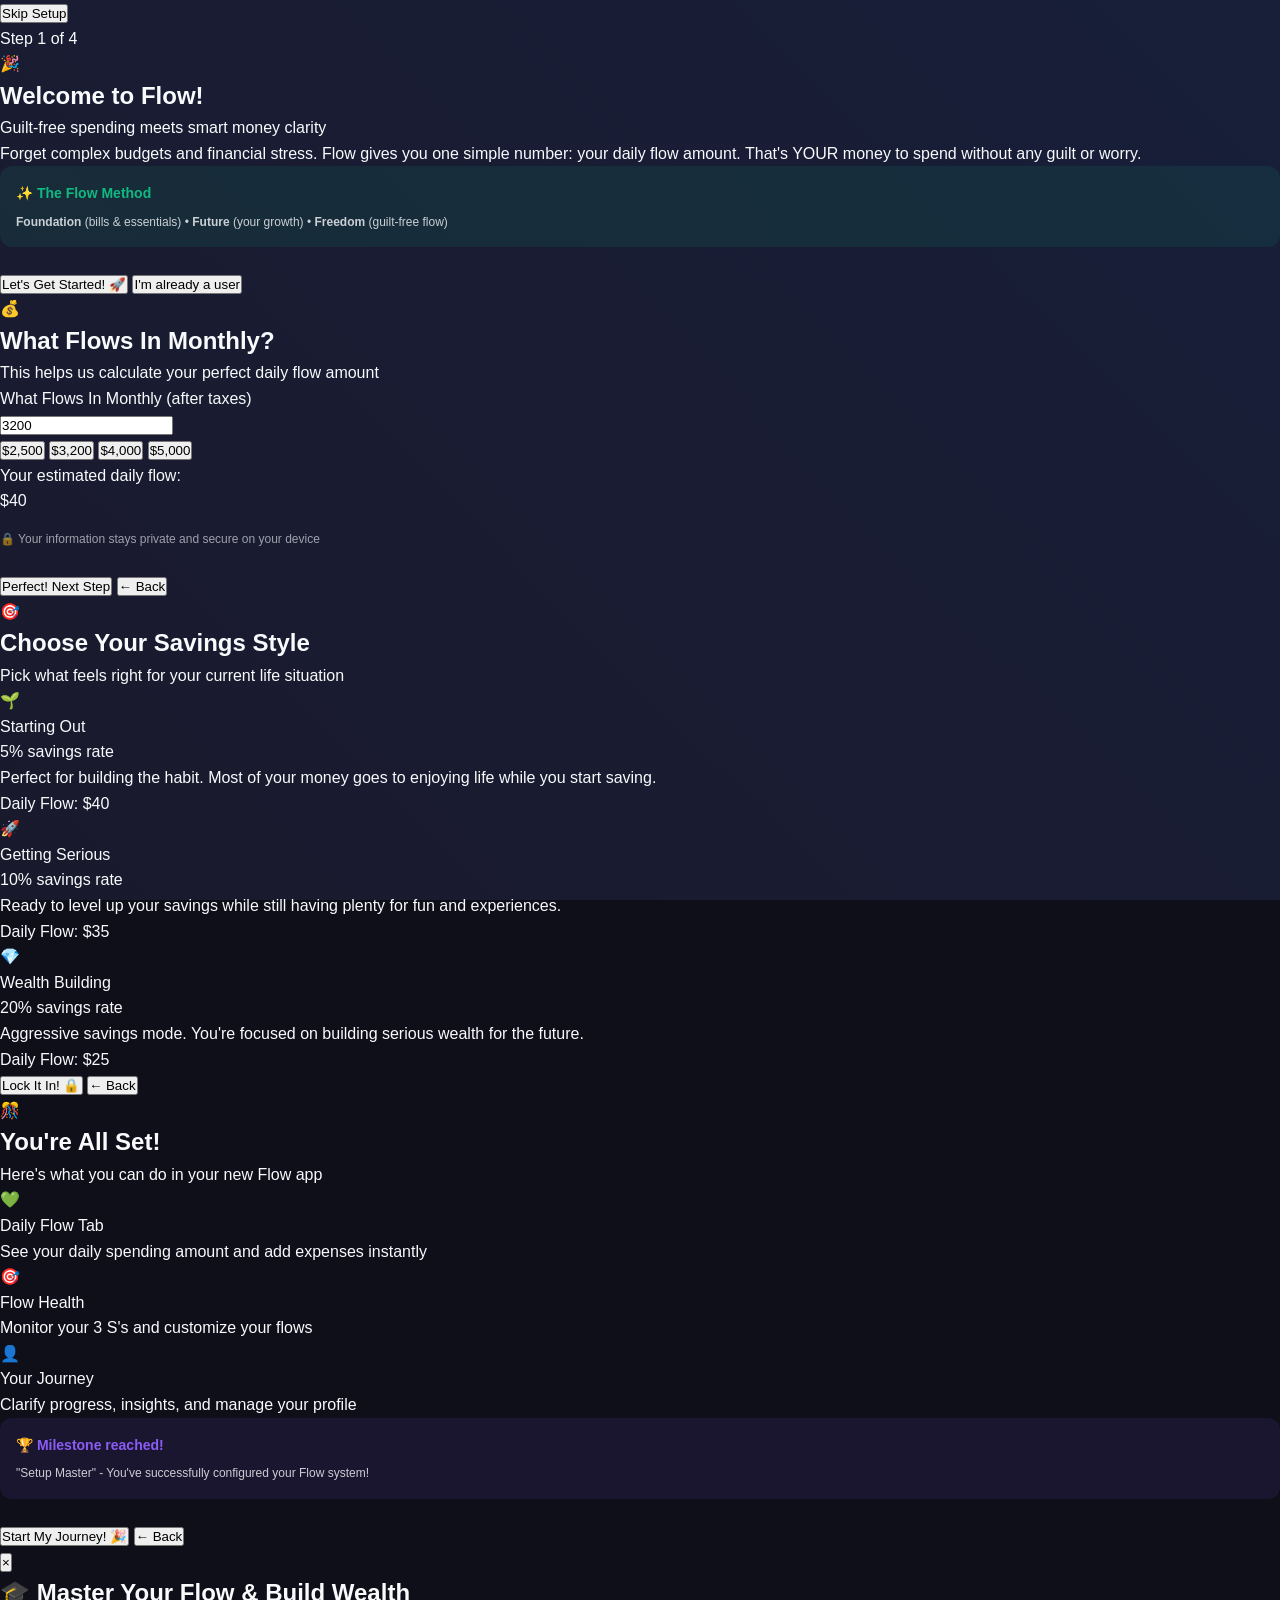
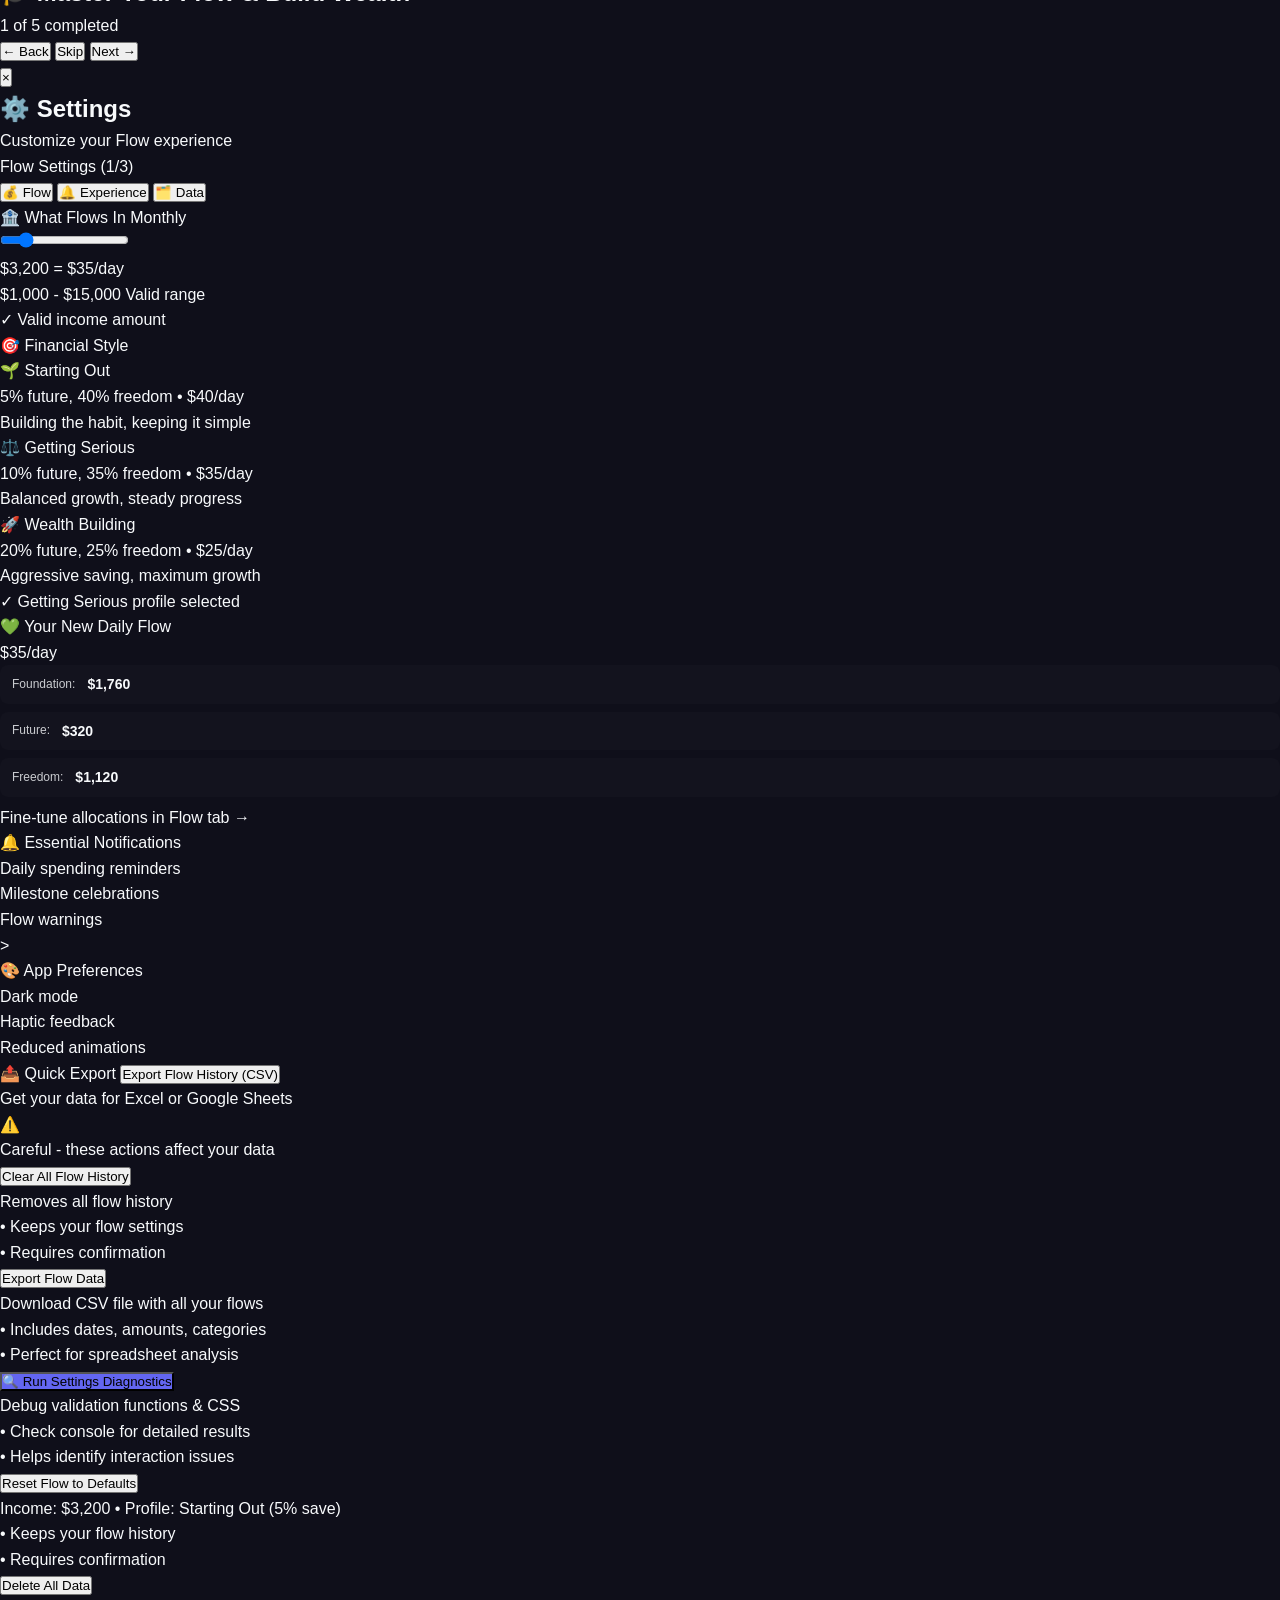
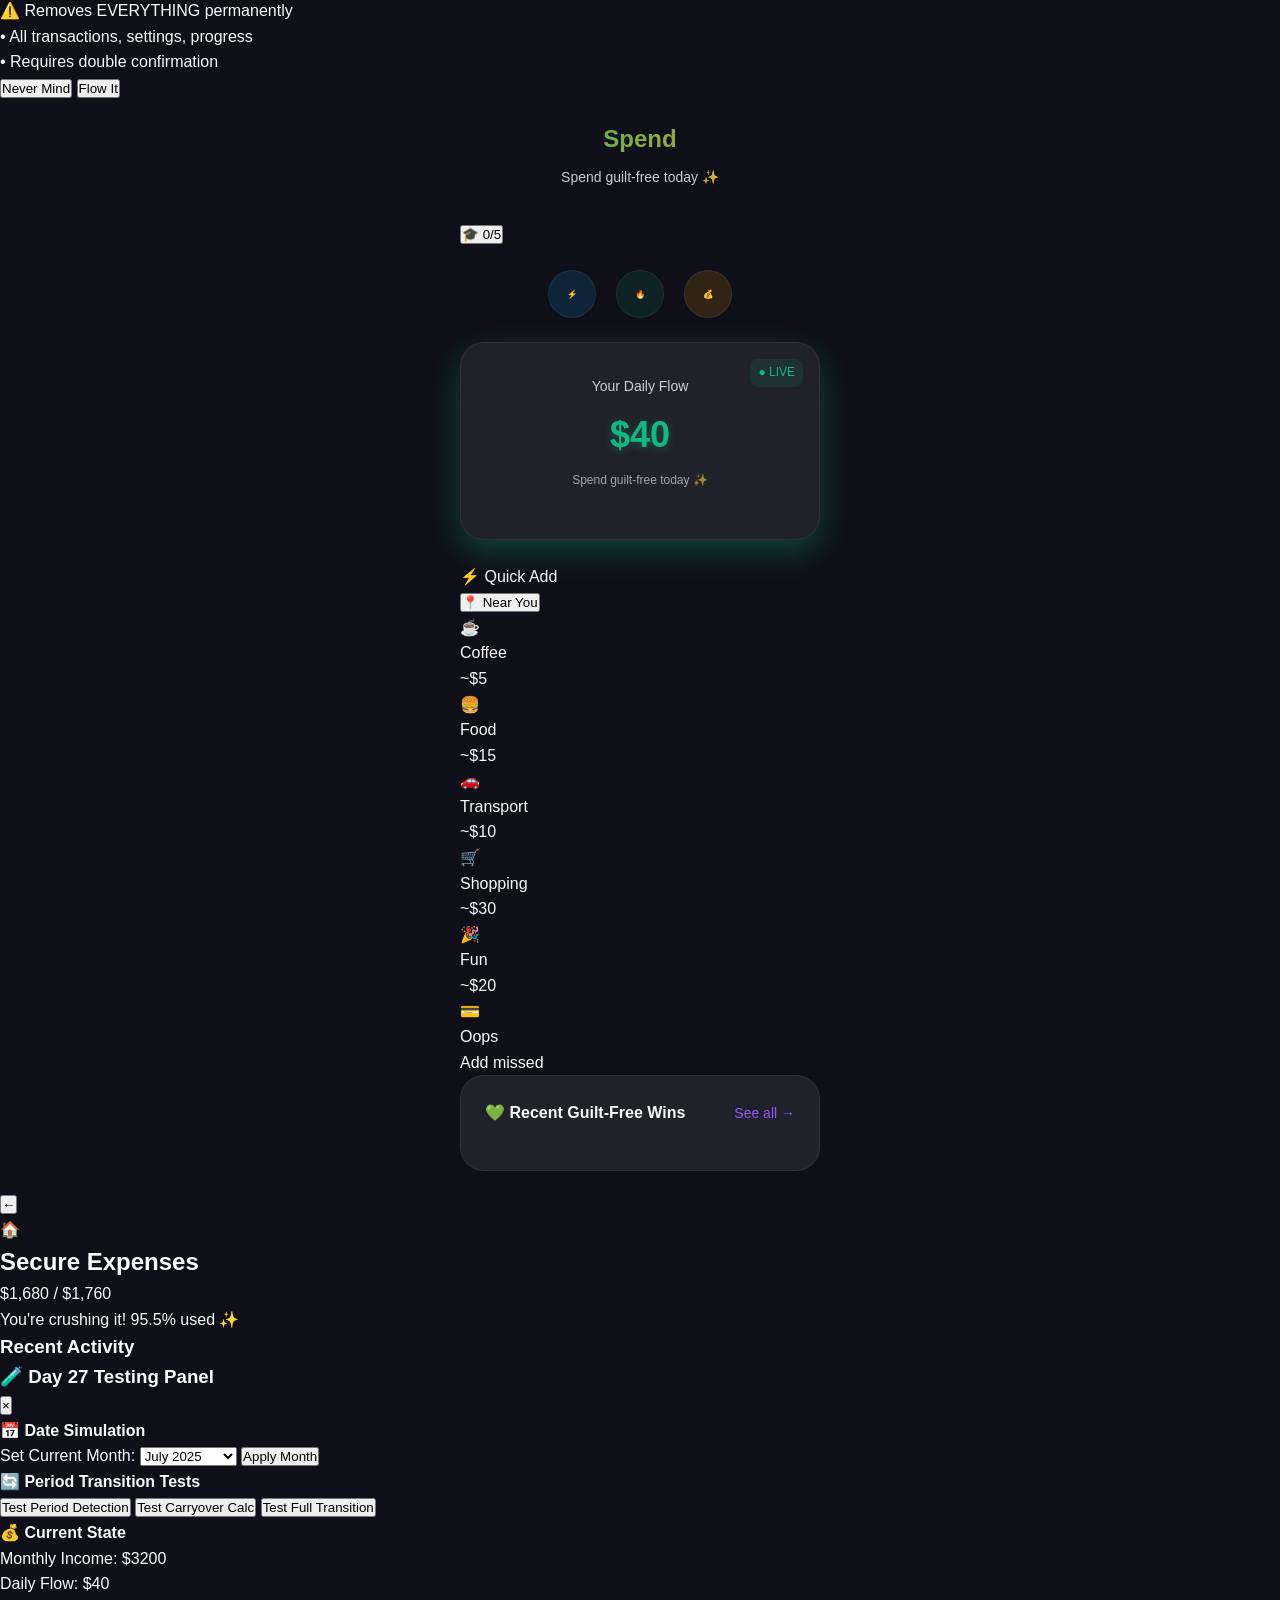
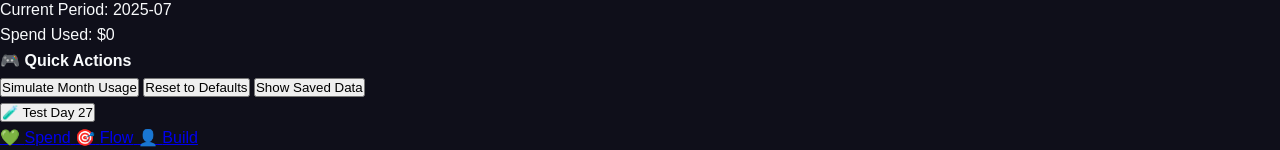
==== index.html @ 5f6ebe4e "v4.1.0: Fix allocation sliders & add version headers" ====
<!DOCTYPE html>
<html lang="en">

<head>
    <meta charset="UTF-8">
    <meta name="viewport" content="width=device-width, initial-scale=1.0, user-scalable=no">
    <title>💚 Flow v4.1 - Your Financial Freedom</title>

    <!--
    Flow Budgeting App - HTML
    VERSION: v4.1.0 - Production Ready
    DATE: July 21, 2025
    LAST UPDATED: Allocation Sliders Fixed & Manual Drag System
    STATUS: Production Ready - Touch-optimized Interface
    -->
    
    <!-- Your CSS file -->
    <link rel="stylesheet" href="flow_app_v4.1.css">

    <!-- Final Tooltip Styling -->
    <style>
        #tooltip {
            position: fixed !important;
            background: linear-gradient(135deg, #0ea5e9 0%, #06b6d4 100%) !important;
            color: white !important;
            padding: 20px 24px !important;
            border-radius: 16px !important;
            font-size: 14px !important;
            line-height: 1.5 !important;
            box-shadow: 0 20px 60px rgba(14, 165, 233, 0.3) !important;
            z-index: 999999 !important;
            opacity: 0 !important;
            transition: all 0.4s cubic-bezier(0.4, 0, 0.2, 1) !important;
            pointer-events: none !important;
            max-width: 300px !important;
            backdrop-filter: blur(20px) !important;
            border: 1px solid rgba(255, 255, 255, 0.2) !important;
        }

        #tooltip.show {
            opacity: 1 !important;
            pointer-events: auto !important;
        }

        #tooltip .tooltip-title {
            font-size: 14px !important;
            font-weight: 600 !important;
            color: #ffffff !important;
            margin-bottom: 8px !important;
        }

        #tooltip .tooltip-content {
            font-size: 13px !important;
            color: rgba(255, 255, 255, 0.9) !important;
            line-height: 1.4 !important;
        }

        #tooltip::after {
            content: '' !important;
            position: absolute !important;
            top: 100% !important;
            left: 50% !important;
            margin-left: -8px !important;
            border: 8px solid transparent !important;
            border-top-color: #0ea5e9 !important;
        }
        
        /* EMERGENCY SLIDER FIX - Ensure sliders are interactive */
        .custom-slider {
            pointer-events: auto !important;
            touch-action: none !important;
            user-select: none !important;
            -webkit-user-select: none !important;
            position: relative !important;
            z-index: 10 !important;
        }
    </style>
</head>

<body>
    <!-- Tooltip Container - Moved to very top for testing -->
    <div class="tooltip" id="tooltip">
        <div class="tooltip-title"></div>
        <div class="tooltip-content"></div>
    </div>

    <div class="bg-animation"></div>

    <!-- ===== DAY 11 ADDITION: ONBOARDING OVERLAY SYSTEM ===== -->
    <div class="onboarding-overlay" id="onboardingOverlay">
        <button class="skip-button" onclick="bypassOnboardingFlow()">Skip Setup</button>

        <div class="onboarding-container">
            <div class="progress-container-onboarding">
                <div class="progress-text-onboarding">Step <span id="currentStep">1</span> of 4</div>
                <div class="progress-bar-onboarding">
                    <div class="progress-fill-onboarding" id="progressFill" style="width: 25%"></div>
                </div>
            </div>

            <!-- STEP 1: WELCOME & PHILOSOPHY -->
            <div class="onboarding-step active" id="step1">
                <div class="step-icon">🎉</div>
                <h2 class="step-title">Welcome to Flow!</h2>
                <p class="step-subtitle">Guilt-free spending meets smart money clarity</p>
                <p class="step-description">
                    Forget complex budgets and financial stress. Flow gives you one simple number:
                    your daily flow amount. That's YOUR money to spend without any guilt or worry.
                </p>
                <div
                    style="background: rgba(16, 185, 129, 0.1); border-radius: 12px; padding: 16px; margin-bottom: 24px;">
                    <div style="font-size: 14px; font-weight: 600; color: var(--accent-green); margin-bottom: 8px;">
                        ✨ The Flow Method
                    </div>
                    <div style="font-size: 12px; color: var(--text-secondary); line-height: 1.5;">
                        <strong>Foundation</strong> (bills & essentials) • <strong>Future</strong> (your growth) •
                        <strong>Freedom</strong> (guilt-free flow)
                    </div>
                </div>
                <button class="btn-primary" onclick="nextStep()">Let's Get Started! 🚀</button>
                <button class="btn-secondary" onclick="bypassOnboardingFlow()">I'm already a user</button>
            </div>

            <!-- STEP 2: INCOME SETUP - DAY 12 ENHANCED WITH VALIDATION -->
            <div class="onboarding-step" id="step2">
                <div class="step-icon">💰</div>
                <h2 class="step-title">What Flows In Monthly?</h2>
                <p class="step-subtitle">This helps us calculate your perfect daily flow amount</p>

                <div class="income-input-container">
                    <div class="income-label">What Flows In Monthly (after taxes)</div>
                    <input type="number" class="income-input" id="incomeInput" placeholder="3200" value="3200"
                        oninput="validateAndUpdateIncome()" />

                    <div class="income-presets">
                        <button class="preset-btn" onclick="setIncomeWithValidation(2500)">$2,500</button>
                        <button class="preset-btn selected" onclick="setIncomeWithValidation(3200)">$3,200</button>
                        <button class="preset-btn" onclick="setIncomeWithValidation(4000)">$4,000</button>
                        <button class="preset-btn" onclick="setIncomeWithValidation(5000)">$5,000</button>
                    </div>

                    <!-- DAY 12 ADDITION: Validation Message Display -->
                    <div class="validation-message" id="validationMessage"></div>
                </div>

                <div class="daily-flow-preview" id="dailyFlowPreview">
                    <div class="preview-label">Your estimated daily flow:</div>
                    <div class="preview-amount" id="previewAmount">$40</div>
                </div>

                <div style="font-size: 12px; color: var(--text-muted); margin-top: 16px; margin-bottom: 24px;">
                    🔒 Your information stays private and secure on your device
                </div>

                <!-- DAY 12 ADDITION: Button with validation state -->
                <button class="btn-primary" id="incomeNextBtn" onclick="nextStep()">Perfect! Next Step</button>
                <button class="btn-secondary" onclick="prevStep()">← Back</button>
            </div>

            <!-- STEP 3: SAVINGS PROFILE SELECTION -->
            <div class="onboarding-step" id="step3">
                <div class="step-icon">🎯</div>
                <h2 class="step-title">Choose Your Savings Style</h2>
                <p class="step-subtitle">Pick what feels right for your current life situation</p>

                <div class="profile-options">
                    <div class="profile-option selected" data-profile="starting"
                        onclick="processProfileSelection('starting')">
                        <div class="profile-header">
                            <div class="profile-emoji">🌱</div>
                            <div>
                                <div class="profile-name">Starting Out</div>
                                <div class="profile-save-rate">5% savings rate</div>
                            </div>
                        </div>
                        <div class="profile-details">Perfect for building the habit. Most of your money goes to enjoying
                            life while you start saving.</div>
                        <div class="profile-preview">
                            <span>Daily Flow:</span>
                            <span class="profile-daily-flow" id="startingFlow">$40</span>
                        </div>
                    </div>

                    <div class="profile-option" data-profile="serious" onclick="processProfileSelection('serious')">
                        <div class="profile-header">
                            <div class="profile-emoji">🚀</div>
                            <div>
                                <div class="profile-name">Getting Serious</div>
                                <div class="profile-save-rate">10% savings rate</div>
                            </div>
                        </div>
                        <div class="profile-details">Ready to level up your savings while still having plenty for fun
                            and experiences.</div>
                        <div class="profile-preview">
                            <span>Daily Flow:</span>
                            <span class="profile-daily-flow" id="seriousFlow">$35</span>
                        </div>
                    </div>

                    <div class="profile-option" data-profile="wealth" onclick="processProfileSelection('wealth')">
                        <div class="profile-header">
                            <div class="profile-emoji">💎</div>
                            <div>
                                <div class="profile-name">Wealth Building</div>
                                <div class="profile-save-rate">20% savings rate</div>
                            </div>
                        </div>
                        <div class="profile-details">Aggressive savings mode. You're focused on building serious wealth
                            for the future.</div>
                        <div class="profile-preview">
                            <span>Daily Flow:</span>
                            <span class="profile-daily-flow" id="wealthFlow">$25</span>
                        </div>
                    </div>
                </div>

                <button class="btn-primary" onclick="nextStep()">Lock It In! 🔒</button>
                <button class="btn-secondary" onclick="prevStep()">← Back</button>
            </div>

            <!-- STEP 4: APP TOUR & FIRST ACTION -->
            <div class="onboarding-step" id="step4">
                <div class="step-icon">🎊</div>
                <h2 class="step-title">You're All Set!</h2>
                <p class="step-subtitle">Here's what you can do in your new Flow app</p>

                <div class="tour-features">
                    <div class="tour-feature">
                        <div class="tour-feature-icon">💚</div>
                        <div class="tour-feature-content">
                            <div class="tour-feature-title">Daily Flow Tab</div>
                            <div class="tour-feature-desc">See your daily spending amount and add expenses instantly
                            </div>
                        </div>
                    </div>

                    <div class="tour-feature">
                        <div class="tour-feature-icon">🎯</div>
                        <div class="tour-feature-content">
                            <div class="tour-feature-title">Flow Health</div>
                            <div class="tour-feature-desc">Monitor your 3 S's and customize your flows</div>
                        </div>
                    </div>

                    <div class="tour-feature">
                        <div class="tour-feature-icon">👤</div>
                        <div class="tour-feature-content">
                            <div class="tour-feature-title">Your Journey</div>
                            <div class="tour-feature-desc">Clarify progress, insights, and manage your profile</div>
                        </div>
                    </div>
                </div>

                <div
                    style="background: rgba(139, 92, 246, 0.1); border-radius: 12px; padding: 16px; margin-bottom: 24px;">
                    <div style="font-size: 14px; font-weight: 600; color: var(--accent-purple); margin-bottom: 8px;">
                        🏆 Milestone reached!
                    </div>
                    <div style="font-size: 12px; color: var(--text-secondary);">
                        "Setup Master" - You've successfully configured your Flow system!
                    </div>
                </div>

                <button class="btn-primary" onclick="finalizeOnboardingFlow()">Start My Journey! 🎉</button>
                <button class="btn-secondary" onclick="prevStep()">← Back</button>
            </div>
        </div>
    </div>

    <!-- ===== WEEK 3 EDUCATION MODAL SYSTEM ===== -->
    <!-- Education Modal Overlay -->
    <div class="education-modal-overlay" id="educationModalOverlay">
        <div class="education-modal-container">
            <!-- Progress Header -->
            <div class="education-progress-header">
                <button class="education-close-btn" onclick="closeEducationModal()"
                    aria-label="Close Education">×</button>

                <div class="education-title">
                    <h2>🎓 Master Your Flow & Build Wealth</h2>
                </div>

                <!-- Progress Indicator -->
                <div class="education-progress-container">
                    <div class="education-progress-dots">
                        <span class="progress-dot active" data-card="0"></span>
                        <span class="progress-dot" data-card="1"></span>
                        <span class="progress-dot" data-card="2"></span>
                        <span class="progress-dot" data-card="3"></span>
                        <span class="progress-dot" data-card="4"></span>
                    </div>
                    <div class="education-progress-text">
                        <span id="currentCardNumber">1</span> of 5 completed
                    </div>
                    <div class="education-progress-bar">
                        <div class="education-progress-fill" id="educationProgressFill"></div>
                    </div>
                </div>
            </div>

            <!-- Card Stack Container -->
            <div class="education-card-stack" id="educationCardStack">
                <!-- Cards will be dynamically inserted here -->
            </div>

            <!-- Navigation Controls -->
            <div class="education-navigation">
                <button class="nav-btn nav-back" id="educationNavBack" onclick="previousEducationCard()">
                    <span>← Back</span>
                </button>
                <button class="nav-btn nav-skip" id="educationNavSkip" onclick="skipEducationCard()">
                    <span>Skip</span>
                </button>
                <button class="nav-btn nav-next" id="educationNavNext" onclick="nextEducationCard()">
                    <span>Next →</span>
                </button>
            </div>
        </div>
    </div>
    <!-- ===== END WEEK 3 EDUCATION MODAL ===== -->

    <!-- ===== WEEK 5 SETTINGS MODAL SYSTEM (ADAPTED FROM WEEK 3) ===== -->
    <!-- Settings Modal Overlay -->
    <div class="settings-modal-overlay" id="settingsModalOverlay">
        <div class="settings-modal-container">
            <!-- Header with Section Navigation (Adapted from Week 3 progress header) -->
            <div class="settings-progress-header">
                <button class="settings-close-btn" onclick="closeSettingsModal()" aria-label="Close Settings">×</button>

                <div class="settings-title">
                    <h2>⚙️ Settings</h2>
                    <p class="settings-subtitle">Customize your Flow experience</p>
                </div>

                <!-- Progress Indicators (Adapted from Education Modal) -->
                <div class="settings-progress-container">
                    <div class="settings-progress-dots">
                        <div class="progress-dot settings-progress-dot active" data-section="0"
                            onclick="showSettingsSection(0)"></div>
                        <div class="progress-dot settings-progress-dot" data-section="1"
                            onclick="showSettingsSection(1)"></div>
                        <div class="progress-dot settings-progress-dot" data-section="2"
                            onclick="showSettingsSection(2)"></div>
                    </div>
                    <div class="settings-progress-text">
                        <span id="settingsProgressText">Flow Settings (1/3)</span>
                    </div>
                    <div class="settings-progress-bar">
                        <div class="settings-progress-fill" id="settingsProgressFill"></div>
                    </div>
                </div>

                <!-- Section Navigation (Adapted from progress dots) -->
                <div class="settings-section-nav">
                    <button class="section-nav-btn active" data-section="0" onclick="showSettingsSection(0)">
                        💰 Flow
                    </button>
                    <button class="section-nav-btn" data-section="1" onclick="showSettingsSection(1)">
                        🔔 Experience
                    </button>
                    <button class="section-nav-btn" data-section="2" onclick="showSettingsSection(2)">
                        🗂️ Data
                    </button>
                </div>
            </div>

            <!-- Content Container (Adapted from card stack) -->
            <div class="settings-content-container" id="settingsContentContainer">
                <!-- Section 1: My Flow -->
                <div class="settings-section-content active" id="settingsSection0">
                    <!-- Income Slider with Validation -->
                    <div class="settings-form-group">
                        <label class="settings-form-label">🏦 What Flows In Monthly</label>
                        <div class="income-slider-container">
                            <input type="range" id="incomeSlider" class="settings-slider" min="1000" max="15000"
                                step="100" value="3200">
                            <div class="slider-value">
                                <span id="incomeSliderValue">$3,200</span>
                                <span class="daily-flow-preview" id="dailyFlowPreview">= $35/day</span>
                            </div>
                            <div class="slider-validation-feedback">
                                <span class="slider-bounds">$1,000 - $15,000</span>
                                <span class="slider-status valid" id="incomeSliderStatus">Valid range</span>
                            </div>
                        </div>
                        <div class="validation-message" id="incomeValidationMessage">
                            <span class="validation-icon">✓</span>
                            <span class="validation-text">Valid income amount</span>
                        </div>
                    </div>

                    <!-- Profile Selection with Validation -->
                    <div class="settings-form-group">
                        <label class="settings-form-label">🎯 Financial Style</label>
                        <div class="profile-selection">
                            <div class="profile-option" id="profile_starting_out"
                                onclick="selectProfileWithValidation('starting_out')">
                                <div class="profile-header">
                                    <span class="profile-emoji">🌱</span>
                                    <span class="profile-name">Starting Out</span>
                                </div>
                                <div class="profile-details">5% future, 40% freedom • $40/day</div>
                                <div class="profile-description">Building the habit, keeping it simple</div>
                            </div>

                            <div class="profile-option selected valid" id="profile_getting_serious"
                                onclick="selectProfileWithValidation('getting_serious')">
                                <div class="profile-header">
                                    <span class="profile-emoji">⚖️</span>
                                    <span class="profile-name">Getting Serious</span>
                                </div>
                                <div class="profile-details">10% future, 35% freedom • $35/day</div>
                                <div class="profile-description">Balanced growth, steady progress</div>
                            </div>

                            <div class="profile-option" id="profile_wealth_building"
                                onclick="selectProfileWithValidation('wealth_building')">
                                <div class="profile-header">
                                    <span class="profile-emoji">🚀</span>
                                    <span class="profile-name">Wealth Building</span>
                                </div>
                                <div class="profile-details">20% future, 25% freedom • $25/day</div>
                                <div class="profile-description">Aggressive saving, maximum growth</div>
                            </div>
                        </div>
                        <div class="validation-message success show" id="profileValidationMessage">
                            <span class="validation-icon">✓</span>
                            <span class="validation-text">Getting Serious profile selected</span>
                        </div>
                    </div>

                    <!-- Enhanced Real-time Preview Card -->
                    <div class="settings-preview-card">
                        <div class="preview-title">💚 Your New Daily Flow</div>
                        <div class="preview-amount" id="previewDailyFlow">$35/day</div>
                        <div class="preview-breakdown">
                            <div class="breakdown-item">
                                <span class="breakdown-label">Foundation:</span>
                                <span class="breakdown-amount" id="previewFoundation">$1,760</span>
                            </div>
                            <div class="breakdown-item">
                                <span class="breakdown-label">Future:</span>
                                <span class="breakdown-amount" id="previewFuture">$320</span>
                            </div>
                            <div class="breakdown-item">
                                <span class="breakdown-label">Freedom:</span>
                                <span class="breakdown-amount" id="previewFreedom">$1,120</span>
                            </div>
                        </div>
                        <div class="preview-note">Fine-tune allocations in Flow tab →</div>
                    </div>
                </div>

                <!-- Section 2: App Experience -->
                <div class="settings-section-content" id="settingsSection1">
                    <!-- Essential Notifications -->
                    <div class="settings-form-group">
                        <label class="settings-form-label">🔔 Essential Notifications</label>
                        <div class="toggle-group">
                            <div class="toggle-item">
                                <span class="toggle-label">Daily spending reminders</span>
                                <div class="settings-toggle active" id="toggleDailyReminders"
                                    onclick="toggleSetting('dailyReminders')">
                                    <div class="settings-toggle-slider"></div>
                                </div>
                            </div>
                            <div class="toggle-item">
                                <span class="toggle-label">Milestone celebrations</span>
                                <div class="settings-toggle active" id="toggleAchievements"
                                    onclick="toggleSetting('achievements')">
                                    <div class="settings-toggle-slider"></div>
                                </div>
                            </div>
                            <div class="toggle-item">
                                <span class="toggle-label">Flow warnings</span>
                                <div class="settings-toggle active" id="toggleFlowWarnings"
                                    onclick="toggleSetting('flowWarnings')">>
                                    <div class="settings-toggle-slider"></div>
                                </div>
                            </div>
                        </div>
                    </div>

                    <!-- App Preferences -->
                    <div class="settings-form-group">
                        <label class="settings-form-label">🎨 App Preferences</label>
                        <div class="toggle-group">
                            <div class="toggle-item">
                                <span class="toggle-label">Dark mode</span>
                                <div class="settings-toggle active" id="toggleDarkMode"
                                    onclick="toggleSetting('darkMode')">
                                    <div class="settings-toggle-slider"></div>
                                </div>
                            </div>
                            <div class="toggle-item">
                                <span class="toggle-label">Haptic feedback</span>
                                <div class="settings-toggle active" id="toggleHapticFeedback"
                                    onclick="toggleSetting('hapticFeedback')">
                                    <div class="settings-toggle-slider"></div>
                                </div>
                            </div>
                            <div class="toggle-item">
                                <span class="toggle-label">Reduced animations</span>
                                <div class="settings-toggle" id="toggleReducedAnimations"
                                    onclick="toggleSetting('reducedAnimations')">
                                    <div class="settings-toggle-slider"></div>
                                </div>
                            </div>
                        </div>
                    </div>

                    <!-- Quick Export -->
                    <div class="settings-form-group">
                        <label class="settings-form-label">📤 Quick Export</label>
                        <button class="settings-action-btn primary" onclick="exportTransactionsCSV()">
                            Export Flow History (CSV)
                        </button>
                        <div class="export-description">Get your data for Excel or Google Sheets</div>
                    </div>
                </div>

                <!-- Section 3: Data Management -->
                <div class="settings-section-content" id="settingsSection2">
                    <div class="data-management-warning">
                        <div class="warning-icon">⚠️</div>
                        <div class="warning-text">Careful - these actions affect your data</div>
                    </div>

                    <!-- Clear Flow History with Enhanced Confirmation -->
                    <div class="data-action-item">
                        <button class="settings-action-btn secondary" onclick="clearAllTransactionsWithConfirmation()">
                            Clear All Flow History
                        </button>
                        <div class="action-description">
                            <div class="action-summary">Removes all flow history</div>
                            <div class="action-details">• Keeps your flow settings<br>• Requires confirmation</div>
                        </div>
                    </div>

                    <!-- Export Data with Progress -->
                    <div class="data-action-item">
                        <button class="settings-action-btn primary" onclick="exportTransactionsCSVWithProgress()">
                            Export Flow Data
                        </button>
                        <div class="action-description export-description">
                            <div class="action-summary">Download CSV file with all your flows</div>
                            <div class="action-details">• Includes dates, amounts, categories<br>• Perfect for
                                spreadsheet analysis</div>
                        </div>
                    </div>

                    <!-- DEBUG: Diagnostic Button -->
                    <div class="data-action-item">
                        <button class="settings-action-btn primary" onclick="settingsDiagnostics().runAllTests()"
                            style="background: #6366f1;">
                            🔍 Run Settings Diagnostics
                        </button>
                        <div class="action-description">
                            <div class="action-summary">Debug validation functions & CSS</div>
                            <div class="action-details">• Check console for detailed results<br>• Helps identify
                                interaction issues</div>
                        </div>
                    </div>

                    <!-- Reset Budget with Enhanced Confirmation -->
                    <div class="data-action-item">
                        <button class="settings-action-btn secondary" onclick="resetBudgetDefaultsWithConfirmation()">
                            Reset Flow to Defaults
                        </button>
                        <div class="action-description">
                            <div class="action-summary">Income: $3,200 • Profile: Starting Out (5% save)</div>
                            <div class="action-details">• Keeps your flow history<br>• Requires confirmation
                            </div>
                        </div>
                    </div>

                    <!-- Delete All Data with Double Confirmation -->
                    <div class="data-action-item danger">
                        <button class="settings-action-btn danger" onclick="deleteAllDataWithConfirmation()">
                            Delete All Data
                        </button>
                        <div class="action-description">
                            <div class="action-summary">⚠️ Removes EVERYTHING permanently</div>
                            <div class="action-details">• All transactions, settings, progress<br>• Requires double
                                confirmation</div>
                        </div>
                    </div>
                </div>
            </div>

            <!-- Apply/Cancel Actions -->
            <div class="settings-actions">
                <button class="btn-secondary" onclick="cancelSettingsChanges()">Never Mind</button>
                <button class="btn-primary" onclick="applySettingsChanges()">Flow It</button>
            </div>
        </div>
    </div>
    <!-- ===== END WEEK 5 SETTINGS MODAL ===== -->

    <!-- ===== MAIN APP CONTAINER (PRESERVED 100% FROM PHASE 2) ===== -->
    <div class="app-container">
        <!-- TAB 1: SPEND -->
        <div class="tab-content active" id="daily-flow">
            <div class="tab-header-container" style="position: relative;">
                <h1 class="tab-main-title">Spend</h1>
                <p class="tab-subtitle">Spend guilt-free today ✨</p>

                <!-- Education Icon (Week 3 Implementation) -->
                <button class="education-icon-btn" onclick="openFlowEducation()" aria-label="Open Financial Education">
                    <span class="education-icon">🎓</span>
                    <span class="education-badge" id="educationProgressBadge">0/5</span>
                </button>
            </div>
            <!-- Achievement Icons -->
            <div class="achievement-icons">
                <div class="achievement-icon mindful" data-tooltip="mindful-week">
                    <span>⚡</span>
                </div>
                <div class="achievement-icon flow-month" data-tooltip="flow-month">
                    <span>🔥</span>
                </div>
                <div class="achievement-icon efficiency" data-tooltip="efficiency">
                    <span>💰</span>
                </div>
            </div>

            <div class="hero-section">
                <div class="daily-flow-display" onclick="celebrateFlow()" data-tooltip="daily-flow-amount">
                    <div class="daily-flow-label">Your Daily Flow</div>
                    <div class="daily-flow-amount" id="dailyFlowAmount">$40</div>
                    <div class="daily-flow-description">Spend guilt-free today ✨</div>
                    <div
                        style="position: absolute; top: 16px; right: 16px; font-size: 12px; color: var(--accent-green); background: rgba(16, 185, 129, 0.1); padding: 4px 8px; border-radius: 8px; font-weight: 500;">
                        <span id="syncIndicator">● LIVE</span>
                    </div>
                </div>
            </div>

            <!-- Enhanced Quick Add System -->
            <div class="quick-add-section">
                <div class="quick-add-header">
                    <div class="quick-add-title" data-tooltip="quick-add-system">⚡ Quick Add</div>
                    <button class="location-toggle" onclick="toggleLocationSuggestions()"
                        data-tooltip="location-features">📍 Near You</button>
                </div>

                <!-- Location Suggestions (Initially Hidden) -->
                <div class="location-suggestions" id="locationSuggestions" style="display: none;">
                    <div class="location-header">
                        <span>📍</span>
                        <span class="location-title">Recent & Nearby</span>
                    </div>
                    <div class="location-buttons">
                        <button class="location-btn" onclick="quickLocationSpend(6, 'Starbucks')">
                            ☕ Starbucks ~$6
                        </button>
                        <button class="location-btn" onclick="quickLocationSpend(45, 'Target')">
                            🛒 Target ~$45
                        </button>
                        <button class="location-btn" onclick="quickLocationSpend(32, 'Safeway')">
                            🥕 Safeway ~$32
                        </button>
                        <button class="location-btn" onclick="quickLocationSpend(18, 'AMC Theaters')">
                            🎬 AMC ~$18
                        </button>
                    </div>
                </div>

                <!-- Enhanced 6-Button Grid -->
                <div class="quick-add-grid">
                    <div class="quick-add-btn coffee" onclick="quickCategorySpend(5, 'Coffee')">
                        <div class="quick-add-icon">☕</div>
                        <div class="quick-add-label">Coffee</div>
                        <div class="quick-add-price">~$5</div>
                    </div>

                    <div class="quick-add-btn food" onclick="quickCategorySpend(15, 'Food')">
                        <div class="quick-add-icon">🍔</div>
                        <div class="quick-add-label">Food</div>
                        <div class="quick-add-price">~$15</div>
                    </div>

                    <div class="quick-add-btn transport" onclick="quickCategorySpend(10, 'Transport')">
                        <div class="quick-add-icon">🚗</div>
                        <div class="quick-add-label">Transport</div>
                        <div class="quick-add-price">~$10</div>
                    </div>

                    <div class="quick-add-btn shopping" onclick="quickCategorySpend(30, 'Shopping')">
                        <div class="quick-add-icon">🛒</div>
                        <div class="quick-add-label">Shopping</div>
                        <div class="quick-add-price">~$30</div>
                    </div>

                    <div class="quick-add-btn fun" onclick="quickCategorySpend(20, 'Fun')">
                        <div class="quick-add-icon">🎉</div>
                        <div class="quick-add-label">Fun</div>
                        <div class="quick-add-price">~$20</div>
                    </div>

                    <div class="quick-add-btn oops" onclick="showOopsModal()" data-tooltip="oops-button">
                        <div class="quick-add-icon">💳</div>
                        <div class="quick-add-label">Oops</div>
                        <div class="quick-add-price">Add missed</div>
                    </div>
                </div>
            </div>

            <div class="recent-purchases">
                <div class="section-header">
                    <h2 class="section-title">💚 Recent Guilt-Free Wins</h2>
                    <span class="view-all" onclick="viewAllPurchases()">See all →</span>
                </div>
                <div id="recentPurchasesList">
                    <!-- Dynamic transaction items -->
                </div>
            </div>

        </div>

        <!-- TAB 2: FLOW -->
        <div class="tab-content" id="budget-health">
            <div class="tab-header-container" style="position: relative;">
                <h1 class="tab-main-title">Flow</h1>
                <p class="tab-subtitle">Your money, clarified 🎯</p>

                <!-- Settings Icon (Week 5 Implementation) -->
                <button class="settings-icon-btn" onclick="openSettingsModal()" aria-label="Open Settings">
                    <span class="settings-icon">⚙️</span>
                </button>
            </div>

            <!-- Mastery Badges -->
            <div class="mastery-badges">
                <div class="mastery-badge budget-keeper" data-tooltip="budget-keeper">
                    <span>🎯</span>
                </div>
                <div class="mastery-badge flow-master" data-tooltip="flow-master">
                    <span>🌊</span>
                </div>
                <div class="mastery-badge wealth-builder" data-tooltip="wealth-builder">
                    <span>💎</span>
                </div>
            </div>

            <!-- Enhanced Income Display -->
            <div class="income-overview">
                <div class="income-label">Your Money Coming In</div>
                <div class="income-display-container">
                    <div class="income-amount" id="incomeAmount" data-tooltip="income-amount">
                        $3,200
                    </div>
                </div>
                <div class="income-period">Everything flows from here ✨</div>

                <!-- Income Edit Modal (Hidden by default) -->
                <div class="income-edit-overlay" id="incomeEditOverlay" style="display: none;">
                    <div class="income-edit-modal">
                        <div class="edit-header">
                            <h3>Adjust Your Income</h3>
                            <button class="close-edit" onclick="cancelIncomeEdit()">×</button>
                        </div>
                        <div class="edit-content">
                            <div class="current-income">
                                <span class="edit-label">Current: </span>
                                <span class="current-amount" id="currentIncomeDisplay">$3,200</span>
                            </div>
                            <div class="input-group">
                                <span class="currency-symbol">$</span>
                                <input type="number" id="newIncomeInput" class="income-input" placeholder="3200"
                                    min="500" max="50000">
                            </div>
                            <div class="impact-preview" id="incomeImpactPreview">
                                <div class="preview-item">
                                    <span class="preview-label">Daily Freedom:</span>
                                    <span class="preview-change" id="dailyFlowPreview">$40 → $40</span>
                                </div>
                                <div class="preview-item">
                                    <span class="preview-label">Foundation:</span>
                                    <span class="preview-change" id="foundationPreview">$1,760 → $1,760</span>
                                </div>
                            </div>
                        </div>
                        <div class="edit-actions">
                            <button class="btn-cancel" onclick="cancelIncomeEdit()">Cancel</button>
                            <button class="btn-apply" onclick="applyIncomeChange()">Update Income</button>
                        </div>
                    </div>
                </div>

                <button class="income-adjust-btn" onclick="startIncomeEdit()" data-tooltip="income-adjust">
                    <span class="adjust-icon">✏️</span>
                    <span class="adjust-text">Tap to adjust</span>
                </button>
            </div>



            <div class="categories-grid" data-tooltip="flow-method">
                <div class="category-card foundation" onclick="showCategoryDetails('foundation')"
                    data-tooltip="foundation-flow">
                    <div class="category-header">
                        <div class="category-title-group">
                            <div class="category-emoji">🛡️</div>
                            <div class="category-title">
                                Foundation
                                <span class="allocation-change stable" id="foundationChange">
                                    <span class="change-icon">➡️</span>
                                    <span class="change-text">Stable</span>
                                </span>
                            </div>
                        </div>
                        <div class="category-percentage" id="foundationPercentage">55%</div>
                        <!-- Achievement Indicator -->
                        <span class="category-achievement-indicator" id="foundationAchievementIndicator"
                            style="margin-left: 8px; font-size: 16px; color: var(--accent-green);">🏆</span>
                    </div>
                    <div class="progress-container">
                        <div class="progress-fill" id="foundationProgressFill"></div>
                    </div>
                    <div class="progress-text">
                        <span id="foundationUsedAmount">$1,680 secured</span>
                        <span id="foundationAllocatedAmount">$1,760 foundation</span>
                    </div>
                </div>

                <div class="category-card future" onclick="showCategoryDetails('future')" data-tooltip="future-flow">
                    <div class="category-header">
                        <div class="category-title-group">
                            <div class="category-emoji">🌱</div>
                            <div class="category-title">
                                Future
                                <span class="allocation-change stable" id="futureChange">
                                    <span class="change-icon">➡️</span>
                                    <span class="change-text">Stable</span>
                                </span>
                            </div>
                        </div>
                        <div class="category-percentage" id="futurePercentage">5%</div>
                        <!-- Achievement Indicator -->
                        <span class="category-achievement-indicator" id="futureAchievementIndicator"
                            style="margin-left: 8px; font-size: 16px; color: var(--accent-green);">🏆</span>
                    </div>
                    <div class="progress-container">
                        <div class="progress-fill" id="futureProgressFill"></div>
                    </div>
                    <div class="progress-text">
                        <span id="futureUsedAmount">$160 growing automatically</span>
                        <span id="futureAllocatedAmount">$160 allocated</span>
                    </div>
                </div>

                <div class="category-card freedom" onclick="showCategoryDetails('freedom')" data-tooltip="freedom-flow">
                    <div class="category-header">
                        <div class="category-title-group">
                            <div class="category-emoji">💚</div>
                            <div class="category-title">
                                Freedom
                                <span class="allocation-change stable" id="freedomChange">
                                    <span class="change-icon">➡️</span>
                                    <span class="change-text">Stable</span>
                                </span>
                            </div>
                        </div>
                        <div class="category-percentage" id="freedomPercentage">40%</div>
                        <!-- Achievement Indicator -->
                        <span class="category-achievement-indicator" id="freedomAchievementIndicator"
                            style="margin-left: 8px; font-size: 16px; color: var(--accent-green);">🏆</span>
                    </div>
                    <div class="progress-container">
                        <div class="progress-fill" id="freedomProgressFill"></div>
                    </div>
                    <div class="progress-text">
                        <span id="freedomUsedAmount">$75 flows freely today</span>
                        <span id="freedomAllocatedAmount">$1,280 allocated</span>
                    </div>
                </div>
            </div>

            <!-- Flow Profile Selector - Horizontal Layout -->
            <div class="flow-profiles" data-tooltip="flow-profiles">
                <div class="profiles-header">
                    <h4>Quick Flow Profiles</h4>
                    <p>Choose a preset or customize below</p>
                </div>
                <div class="profile-options">
                    <button class="profile-option foundation-flow active" onclick="selectProfile('foundation')"
                        data-profile="foundation">
                        <span class="profile-icon">🛡️</span>
                        <span class="profile-name">Foundation Flow</span>
                        <span class="profile-split">55% • 5% • 40%</span>
                    </button>
                    <button class="profile-option growth-flow" onclick="selectProfile('growth')" data-profile="growth">
                        <span class="profile-icon">🌱</span>
                        <span class="profile-name">Growth Flow</span>
                        <span class="profile-split">50% • 15% • 35%</span>
                    </button>
                    <button class="profile-option freedom-flow" onclick="selectProfile('freedom')"
                        data-profile="freedom">
                        <span class="profile-icon">💚</span>
                        <span class="profile-name">Freedom Flow</span>
                        <span class="profile-split">45% • 5% • 50%</span>
                    </button>
                </div>
            </div>

            <!-- Enhanced Flow Customization Section -->
            <div class="allocation-customizer" id="allocationCustomizer" data-tooltip="adjust-flow">
                <div class="customization-header">
                    <h3 class="customization-title">Fine-Tune Your Flow</h3>
                    <p class="customization-subtitle">Adjust allocations to match your goals</p>
                </div>
                <div class="slider-group">
                    <div class="slider-label">
                        <span class="slider-name">�️ Foundation</span>
                        <span class="slider-value" id="foundationValue">55% • $1,760</span>
                    </div>
                    <div style="position: relative;">
                        <input type="range" class="custom-slider foundation" id="foundationSlider" min="30" max="80"
                            value="55" oninput="handleSliderInput('foundation', this)"
                            onmousedown="startSliderDrag('foundation', this)"
                            onmouseup="endSliderDrag('foundation', this)"
                            ontouchstart="startSliderDrag('foundation', this)"
                            ontouchend="endSliderDrag('foundation', this)">
                        <div class="slider-tooltip" id="foundationTooltip">55% • $1,760</div>
                    </div>
                    <div class="slider-description">Your safety net and non-negotiables</div>
                </div>

                <div class="slider-group">
                    <div class="slider-label">
                        <span class="slider-name">🌱 Future</span>
                        <span class="slider-value" id="futureValue">5% • $160</span>
                    </div>
                    <div style="position: relative;">
                        <input type="range" class="custom-slider future" id="futureSlider" min="0" max="30" value="5"
                            oninput="handleSliderInput('future', this)" onmousedown="startSliderDrag('future', this)"
                            onmouseup="endSliderDrag('future', this)" ontouchstart="startSliderDrag('future', this)"
                            ontouchend="endSliderDrag('future', this)">
                        <div class="slider-tooltip" id="futureTooltip">5% • $160</div>
                    </div>
                    <div class="slider-description">Growing automatically while you live</div>
                </div>

                <div class="slider-group">
                    <div class="slider-label">
                        <span class="slider-name">💚 Freedom</span>
                        <span class="slider-value" id="freedomValue">40% • $1,280</span>
                    </div>
                    <div style="position: relative;">
                        <input type="range" class="custom-slider freedom" id="freedomSlider" min="10" max="60"
                            value="40" oninput="handleSliderInput('freedom', this)"
                            onmousedown="startSliderDrag('freedom', this)" onmouseup="endSliderDrag('freedom', this)"
                            ontouchstart="startSliderDrag('freedom', this)" ontouchend="endSliderDrag('freedom', this)">
                        <div class="slider-tooltip" id="freedomTooltip">40% • $1,280</div>
                    </div>
                    <div class="slider-description">Today's guilt-free spending money</div>
                </div>

                <button class="reset-button" onclick="resetToProfileDefault()">
                    ↺ Reset to Profile Default
                </button>

                <!-- Real-time Preview -->
                <div class="allocation-preview" id="allocationPreview">
                    <div class="preview-header">
                        <span class="preview-label">Impact Preview</span>
                        <span class="preview-daily-flow">Daily Freedom: $<span id="previewDailyFlow">40</span></span>
                    </div>
                    <div class="preview-message" id="previewMessage">
                        Drag sliders to see how changes affect your daily flow
                    </div>
                </div>

                <div class="flow-buttons">
                    <button class="btn-flow-primary" onclick="applyAllocationChanges()">Update My Flow</button>
                    <button class="btn-flow-secondary" onclick="resetToDefaultFlow()">Back to Foundation Flow</button>
                </div>
            </div>

            <!-- STREAM 6: Goal Planning Section -->
            <div class="goal-planning" id="goalPlanningSection">
                <div class="goal-header">
                    <div class="goal-title">Goal Planning</div>
                    <button class="add-goal-btn" data-tooltip="goal-planning-feature">+ Add Goal</button>
                </div>

                <!-- Active Goal Example -->
                <div class="active-goal" data-tooltip="active-goal-example">
                    <div class="goal-info">
                        <div class="goal-details">
                            <h3>Europe Trip</h3>
                            <div class="goal-timeline">Target: 8 months (March 2026)</div>
                        </div>
                        <div class="goal-amount">
                            <div class="goal-target">$2,400</div>
                            <div class="goal-progress-text">$840 saved (35%)</div>
                        </div>
                    </div>

                    <div class="goal-progress-bar">
                        <div class="goal-progress-fill"></div>
                    </div>

                    <!-- Impact Preview -->
                    <div class="goal-impact" data-tooltip="impact-preview">
                        <div class="impact-title">💡 Smart Suggestion</div>
                        <div class="impact-suggestion">
                            Boost Future to 15% → daily freedom drops $45 → $35, but you'll reach your goal 2 months
                            earlier
                        </div>
                        <div class="impact-options">
                            <button class="impact-option sounds-good" onclick="handleGoalChoice('accept')">Sounds
                                good</button>
                            <button class="impact-option adjust" onclick="handleGoalChoice('adjust')">Let me
                                adjust</button>
                            <button class="impact-option keep" onclick="handleGoalChoice('keep')">Keep current</button>
                        </div>
                    </div>
                </div>

                <!-- Coming Soon Indicator -->
                <div class="coming-soon-indicator">
                    <span class="coming-soon-icon">🔮</span>
                    <span class="coming-soon-text">Full goal planning coming in v5.0 • This preview shows what's
                        possible</span>
                </div>
            </div>

            <!-- DAY 17 ADDITION: Category Detail View -->
            <div class="category-detail-view" id="categoryDetailView" style="display: none;">
                <div class="detail-header">
                    <button class="back-btn-glass" onclick="hideCategoryDetails()">← Back to Categories</button>
                    <div class="detail-category-header">
                        <span class="detail-emoji" id="detailEmoji">🏠</span>
                        <h2 class="detail-title" id="detailTitle">Secure Expenses</h2>
                    </div>
                </div>

                <div class="detail-summary-glass-card">
                    <div class="summary-amount-display" id="detailAmount">$1,680 / $1,760</div>
                    <div class="summary-percentage-text" id="detailPercentage">You're crushing it! 95.5% used</div>
                </div>

                <div class="transactions-section">
                    <h3 class="transactions-title">Recent Activity</h3>
                    <div class="transactions-list" id="transactionsList">
                        <!-- Transaction items will be populated by JavaScript -->
                    </div>
                </div>
            </div>
        </div>

        <!-- TAB 3: BUILD -->
        <div class="tab-content" id="your-journey">
            <!-- Tab Header -->
            <div class="growth-tab-header">
                <h1 class="growth-tab-title">Growth</h1>
                <p class="growth-tab-subtitle" data-tooltip="growth-philosophy">Building wealth vs tracking spending</p>
            </div>

            <!-- Growth Story Hero -->
            <div class="growth-story-hero">
                <div class="growth-hero-content">
                    <h2 class="growth-title" data-tooltip="milestone-progress">Building Wealth Warrior</h2>
                    <p class="growth-subtitle">Real progress across three areas of your money life</p>

                    <div class="milestone-progress-hero">
                        <div class="milestone-info" id="heroMilestoneInfo">
                            $<span id="totalBuiltAmount">347</span> built • $<span id="nextMilestoneAmount">153</span>
                            from
                            your next meaningful milestone
                        </div>
                        <div class="milestone-bar">
                            <div class="milestone-fill" id="milestoneProgressFill" style="width: 70%"></div>
                        </div>
                        <div class="milestone-encouragement" id="milestoneEncouragement">
                            You're <span id="milestoneProgressPercent">70</span>% to something that changes everything
                            🔥
                        </div>
                    </div>
                </div>
            </div>

            <!-- Money Timeline -->
            <div class="money-timeline" data-tooltip="money-timeline">
                <h3 class="timeline-title">Your Money Timeline</h3>
                <p class="timeline-subtitle">Each milestone represents real financial security</p>

                <div class="timeline-track">
                    <div class="milestone-marker completed" data-tooltip="milestone-100">
                        <div class="marker-circle">✓</div>
                        <div class="marker-label">$100<br>Foundation</div>
                    </div>
                    <div class="milestone-marker completed" data-tooltip="milestone-250">
                        <div class="marker-circle">✓</div>
                        <div class="marker-label">$250<br>Cushion</div>
                    </div>
                    <div class="milestone-marker current" data-tooltip="milestone-500">
                        <div class="marker-circle">$500</div>
                        <div class="marker-label">$500<br>Security</div>
                    </div>
                    <div class="milestone-marker future" data-tooltip="milestone-1000">
                        <div class="marker-circle">$1K</div>
                        <div class="marker-label">$1,000<br>Freedom</div>
                    </div>
                </div>
            </div>

            <!-- Growth Areas -->
            <div class="growth-areas">
                <!-- Smart Choices Area -->
                <div class="growth-area smart-choices" data-tooltip="smart-choices">
                    <div class="area-header">
                        <div class="area-info">
                            <div class="area-icon">🧠</div>
                            <div class="area-details">
                                <h3>Smart Choices</h3>
                                <div class="area-summary">Building mindful spending habits</div>
                            </div>
                        </div>
                        <div class="growth-progress-ring">
                            <svg class="progress-circle" viewBox="0 0 42 42">
                                <circle cx="21" cy="21" r="18" class="progress-bg"></circle>
                                <circle cx="21" cy="21" r="18" class="progress-fill smart-choices-progress"
                                    style="stroke-dasharray: 113; stroke-dashoffset: 34;"></circle>
                            </svg>
                            <div class="progress-text">75%</div>
                        </div>
                        <div class="growth-indicator" id="smartChoicesIndicator">Building habits</div>
                    </div>

                    <div class="building-moments">
                        <div class="building-moment">
                            <div class="moment-info">
                                <div class="moment-status">🌱</div>
                                <div class="moment-details">
                                    <div class="moment-name">Mindful Week</div>
                                    <div class="moment-context">5/7 days • 2 more mindful days</div>
                                </div>
                            </div>
                            <div class="moment-impact">Building discipline</div>
                        </div>

                        <div class="building-moment">
                            <div class="moment-info">
                                <div class="moment-status">✅</div>
                                <div class="moment-details">
                                    <div class="moment-name">Thoughtful Spending</div>
                                    <div class="moment-context">Built July 15th</div>
                                </div>
                            </div>
                            <div class="moment-impact">Habit formed</div>
                        </div>
                    </div>
                </div>

                <!-- Flow Mastery Area -->
                <div class="growth-area flow-mastery" data-tooltip="flow-mastery">
                    <div class="area-header">
                        <div class="area-info">
                            <div class="area-icon">🎯</div>
                            <div class="area-details">
                                <h3>Flow Mastery</h3>
                                <div class="area-summary">18 consecutive days in flow</div>
                            </div>
                        </div>
                        <div class="growth-progress-ring">
                            <svg class="progress-circle" viewBox="0 0 42 42">
                                <circle cx="21" cy="21" r="18" class="progress-bg"></circle>
                                <circle cx="21" cy="21" r="18" class="progress-fill flow-mastery-progress"
                                    style="stroke-dasharray: 113; stroke-dashoffset: 45;"></circle>
                            </svg>
                            <div class="progress-text">60%</div>
                        </div>
                        <div class="growth-indicator" id="flowMasteryIndicator">18-day streak</div>
                    </div>

                    <div class="building-moments">
                        <div class="building-moment">
                            <div class="moment-info">
                                <div class="moment-status">🔥</div>
                                <div class="moment-details">
                                    <div class="moment-name">Flow Month</div>
                                    <div class="moment-context">18 days of staying in flow</div>
                                </div>
                            </div>
                            <div class="moment-impact">Momentum building</div>
                        </div>

                        <div class="building-moment">
                            <div class="moment-info">
                                <div class="moment-status">✅</div>
                                <div class="moment-details">
                                    <div class="moment-name">Daily Rhythm</div>
                                    <div class="moment-context">Built July 8th</div>
                                </div>
                            </div>
                            <div class="moment-impact">Foundation set</div>
                        </div>
                    </div>
                </div>

                <!-- Real Money Built Area -->
                <div class="growth-area real-money" data-tooltip="real-money">
                    <div class="area-header">
                        <div class="area-info">
                            <div class="area-icon">💰</div>
                            <div class="area-details">
                                <h3>Real Money Built</h3>
                                <div class="area-summary" id="realMoneyBuiltSummary">$347 built while living your life
                                </div>
                            </div>
                        </div>
                        <div class="growth-progress-ring">
                            <svg class="progress-circle" viewBox="0 0 42 42">
                                <circle cx="21" cy="21" r="18" class="progress-bg"></circle>
                                <circle cx="21" cy="21" r="18" class="progress-fill real-money-progress"
                                    style="stroke-dasharray: 113; stroke-dashoffset: 22;"></circle>
                            </svg>
                            <div class="progress-text">80%</div>
                        </div>
                        <div class="growth-indicator" id="realMoneyIndicator">$347 built</div>
                    </div>

                    <div class="building-moments">
                        <div class="building-moment">
                            <div class="moment-info">
                                <div class="moment-status">🎯</div>
                                <div class="moment-details">
                                    <div class="moment-name">Security Milestone</div>
                                    <div class="moment-context">$153 from $500 security</div>
                                </div>
                            </div>
                            <div class="moment-impact">Changes everything</div>
                        </div>

                        <div class="building-moment">
                            <div class="moment-info">
                                <div class="moment-status">✅</div>
                                <div class="moment-details">
                                    <div class="moment-name">Foundation Built</div>
                                    <div class="moment-context">Built June 12th</div>
                                </div>
                            </div>
                            <div class="moment-impact">First step done</div>
                        </div>
                    </div>
                </div>
            </div>

            <!-- Next Milestone Focus -->
            <div class="next-milestone" data-tooltip="next-milestone">
                <div class="milestone-header">
                    <h3>Next Milestone: Security</h3>
                    <div class="milestone-amount">$500</div>
                </div>
                <div class="milestone-description">
                    This milestone changes how you feel about money. Real security starts here.
                </div>
                <div class="milestone-options">
                    <div class="milestone-option" data-tooltip="quick-wins">
                        <div class="option-icon">🏃‍♂️</div>
                        <div class="option-details">
                            <div class="option-name">Quick Wins</div>
                            <div class="option-description">Two mindful days + $153 more</div>
                        </div>
                    </div>
                    <div class="milestone-option" data-tooltip="consistency">
                        <div class="option-icon">🎯</div>
                        <div class="option-details">
                            <div class="option-name">Consistency</div>
                            <div class="option-description">Flow Month builds strongest foundation</div>
                        </div>
                    </div>
                    <div class="milestone-option" data-tooltip="steady-growth">
                        <div class="option-icon">⚖️</div>
                        <div class="option-details">
                            <div class="option-name">Steady Growth</div>
                            <div class="option-description">Balanced progress across all areas</div>
                        </div>
                    </div>
                </div>
            </div>



            <!-- Multiple Paths Forward -->
            <div class="paths-forward" data-tooltip="next-milestone-paths">
                <h3 class="paths-title">Multiple Paths to Your Next Milestone</h3>
                <p class="paths-subtitle">Choose the strategy that fits your style and timeline</p>

                <div class="strategy-cards">
                    <div class="strategy-card quick-wins" data-tooltip="quick-wins">
                        <div class="strategy-header">
                            <div class="strategy-icon">⚡</div>
                            <div class="strategy-info">
                                <h4>Quick Wins</h4>
                                <p class="strategy-timeline">2-3 weeks</p>
                            </div>
                        </div>
                        <div class="strategy-content">
                            <p class="strategy-description">Two mindful days + saving $153 more</p>
                            <div class="strategy-actions">
                                <span class="action-item">• Skip 3 coffee shop visits</span>
                                <span class="action-item">• One mindful weekend</span>
                            </div>
                        </div>
                        <button class="strategy-btn" onclick="selectStrategy('quick-wins')">Choose Quick Wins</button>
                    </div>

                    <div class="strategy-card consistency" data-tooltip="consistency">
                        <div class="strategy-header">
                            <div class="strategy-icon">🎯</div>
                            <div class="strategy-info">
                                <h4>Consistency</h4>
                                <p class="strategy-timeline">1-2 months</p>
                            </div>
                        </div>
                        <div class="strategy-content">
                            <p class="strategy-description">Flow Month completion builds strongest habits</p>
                            <div class="strategy-actions">
                                <span class="action-item">• 7 more mindful days</span>
                                <span class="action-item">• Steady flow progress</span>
                            </div>
                        </div>
                        <button class="strategy-btn" onclick="selectStrategy('consistency')">Choose Consistency</button>
                    </div>

                    <div class="strategy-card steady-growth" data-tooltip="steady-growth">
                        <div class="strategy-header">
                            <div class="strategy-icon">📈</div>
                            <div class="strategy-info">
                                <h4>Steady Growth</h4>
                                <p class="strategy-timeline">2-3 months</p>
                            </div>
                        </div>
                        <div class="strategy-content">
                            <p class="strategy-description">Balanced progress across all growth areas</p>
                            <div class="strategy-actions">
                                <span class="action-item">• Equal focus on all areas</span>
                                <span class="action-item">• Sustainable pace</span>
                            </div>
                        </div>
                        <button class="strategy-btn" onclick="selectStrategy('steady-growth')">Choose Steady
                            Growth</button>
                    </div>
                </div>
            </div>

            <!-- Enhanced Future Vision -->
            <div class="future-vision">
                <div class="vision-header">
                    <h3 class="vision-title">Your Financial Future</h3>
                    <p class="vision-subtitle">Based on your current building momentum</p>
                </div>

                <div class="vision-cards">
                    <div class="vision-card six-months" data-tooltip="six-month-vision">
                        <div class="vision-timeframe">6 Months</div>
                        <div class="vision-amount">$<span id="sixMonthProjection">1,247</span></div>
                        <div class="vision-description">Real emergency cushion</div>
                    </div>

                    <div class="vision-card one-year" data-tooltip="one-year-vision">
                        <div class="vision-timeframe">1 Year</div>
                        <div class="vision-amount">$<span id="oneYearProjection">2,890</span></div>
                        <div class="vision-description">Life options opening up</div>
                    </div>
                </div>
            </div>
        </div>
    </div>

    <!-- DAY 17 ADDITION: Category Detail Overlay -->
    <div class="category-detail-overlay hidden" id="categoryDetailOverlay">
        <div class="detail-container">
            <div class="detail-header">
                <button class="detail-back-btn" onclick="hideCategoryDetails()">←</button>
                <div class="detail-category-info">
                    <span class="detail-emoji" id="detailEmoji">🏠</span>
                    <h2 class="detail-title" id="detailTitle">Secure Expenses</h2>
                </div>
            </div>

            <div class="detail-summary-card">
                <div class="summary-amount" id="detailAmount">$1,680 / $1,760</div>
                <div class="summary-message" id="detailMessage">You're crushing it! 95.5% used ✨</div>
            </div>

            <div class="transactions-section">
                <h3 class="transactions-header">Recent Activity</h3>
                <div class="transactions-list" id="transactionsList"></div>
            </div>
        </div>
    </div>

    <!-- ===== DAY 27 TESTING PANEL ===== -->
    <div class="testing-panel hidden" id="testingPanel">
        <div class="testing-header">
            <h3>🧪 Day 27 Testing Panel</h3>
            <button class="close-testing" onclick="hideTestingPanel()">×</button>
        </div>

        <div class="testing-section">
            <h4>📅 Date Simulation</h4>
            <div class="date-controls">
                <label>Set Current Month:</label>
                <select id="monthSelect">
                    <option value="2025-06">June 2025</option>
                    <option value="2025-07" selected>July 2025</option>
                    <option value="2025-08">August 2025</option>
                </select>
                <button class="test-btn" onclick="simulateMonth()">Apply Month</button>
            </div>
        </div>

        <div class="testing-section">
            <h4>🔄 Period Transition Tests</h4>
            <button class="test-btn" onclick="testPeriodDetection()">Test Period Detection</button>
            <button class="test-btn" onclick="testCarryoverCalculation()">Test Carryover Calc</button>
            <button class="test-btn" onclick="testFullTransition()">Test Full Transition</button>
            <div class="test-results" id="testResults"></div>
        </div>

        <div class="testing-section">
            <h4>💰 Current State</h4>
            <div class="state-display" id="stateDisplay">
                <div>Monthly Income: $<span id="displayIncome">3200</span></div>
                <div>Daily Flow: $<span id="displayDailyFlow">40</span></div>
                <div>Current Period: <span id="displayPeriod">2025-07</span></div>
                <div>Spend Used: $<span id="displaySpendUsed">0</span></div>
            </div>
        </div>

        <div class="testing-section">
            <h4>🎮 Quick Actions</h4>
            <button class="test-btn" onclick="simulateUsage()">Simulate Month Usage</button>
            <button class="test-btn" onclick="resetToDefaults()">Reset to Defaults</button>
            <button class="test-btn" onclick="showSavedData()">Show Saved Data</button>
        </div>
    </div>

    <!-- Testing Panel Toggle Button -->
    <button class="testing-toggle" id="testingToggle" onclick="toggleTestingPanel()">
        🧪 Test Day 27
    </button>
    </div>

    <!-- 3-TAB BOTTOM NAVIGATION -->
    <nav class="bottom-nav">
        <a href="#" class="nav-item active" onclick="switchTab('daily-flow')">
            <span class="nav-icon">💚</span>
            <span class="nav-label">Spend</span>
        </a>
        <a href="#" class="nav-item" onclick="switchTab('budget-health')">
            <span class="nav-icon">🎯</span>
            <span class="nav-label">Flow</span>
        </a>
        <a href="#" class="nav-item" onclick="switchTab('your-journey')">
            <span class="nav-icon">👤</span>
            <span class="nav-label">Build</span>
        </a>
    </nav>

    <!-- ===== DAY 33 ADDITION: Calculation Transparency Modal ===== -->
    <div class="modal-overlay" id="calculationModalOverlay" onclick="closeCalculationModal()">
        <div class="modal calculation-modal" onclick="event.stopPropagation()">
            <div class="modal-header">
                <h3>📊 How We Calculate Your Daily Flow</h3>
                <button class="modal-close" onclick="closeCalculationModal()">×</button>
            </div>

            <div class="calculation-content">
                <div class="calculation-intro">
                    <div class="intro-text">Here's how we calculate your guilt-free daily spending amount:</div>
                    <div class="intro-tip">💡 Click on any step to learn more!</div>
                </div>

                <div class="calculation-flow">
                    <!-- Step 1: Income -->
                    <div class="calculation-step interactive-step" onclick="toggleStepEducation('step1')">
                        <div class="step-number">1</div>
                        <div class="step-content">
                            <div class="step-title">Start with Your Monthly Income
                                <span class="education-indicator">📚</span>
                            </div>
                            <div class="step-amount" id="calcIncomeAmount">$3,200</div>
                            <div class="step-description">The money you earn each month</div>
                        </div>
                        <div class="step-visual">
                            <div class="money-bag">💰</div>
                        </div>
                    </div>

                    <!-- Educational Content for Step 1 -->
                    <div class="step-education" id="step1-education">
                        <div class="education-content">
                            <h4>💰 Understanding Your Income Base</h4>
                            <p><strong>Why start here?</strong> Your income is the foundation of all financial planning.
                                It determines what's possible with your budget.</p>
                            <div class="education-tips">
                                <div class="tip-item">
                                    <span class="tip-icon">💡</span>
                                    <span>Include all sources: salary, freelance, side hustles</span>
                                </div>
                                <div class="tip-item">
                                    <span class="tip-icon">📊</span>
                                    <span>Use your net income (after taxes) for accuracy</span>
                                </div>
                                <div class="tip-item">
                                    <span class="tip-icon">🔄</span>
                                    <span>Update monthly if your income varies</span>
                                </div>
                            </div>
                            <div class="personalized-insight">
                                <button class="insight-btn" onclick="showPersonalizedTip('income')">
                                    Get personalized income tip 🎯
                                </button>
                            </div>
                        </div>
                    </div>

                    <div class="calculation-arrow">
                        <div class="arrow-line"></div>
                        <div class="arrow-text">subtract</div>
                        <div class="arrow-head">⬇️</div>
                    </div>

                    <!-- Step 2: Allocations -->
                    <div class="calculation-step interactive-step" onclick="toggleStepEducation('step2')">
                        <div class="step-number">2</div>
                        <div class="step-content">
                            <div class="step-title">Subtract Your Smart Allocations
                                <span class="education-indicator">📚</span>
                            </div>
                            <div class="step-breakdown">
                                <div class="breakdown-item secure-item">
                                    <div class="breakdown-icon">🏠</div>
                                    <div class="breakdown-details">
                                        <span class="breakdown-label">Secure (<span
                                                id="calcSecurePercent">55</span>%)</span>
                                        <span class="breakdown-amount" id="calcSecureAmount">$1,760</span>
                                    </div>
                                </div>
                                <div class="breakdown-item save-item">
                                    <div class="breakdown-icon">💰</div>
                                    <div class="breakdown-details">
                                        <span class="breakdown-label">Save (<span id="calcSavePercent">5</span>%)</span>
                                        <span class="breakdown-amount" id="calcSaveAmount">$160</span>
                                    </div>
                                </div>
                            </div>
                            <div class="remaining-amount">
                                <span class="remaining-label">Remaining for spending:</span>
                                <span class="remaining-value" id="calcSpendAmount">$1,280</span>
                            </div>
                        </div>
                    </div>

                    <!-- Educational Content for Step 2 -->
                    <div class="step-education" id="step2-education">
                        <div class="education-content">
                            <h4>🏠 The Power of Smart Allocations</h4>
                            <p><strong>Why allocate first?</strong> By setting aside money for essentials and savings
                                before spending, you ensure financial security and build wealth automatically.</p>

                            <div class="allocation-breakdown">
                                <div class="allocation-item">
                                    <div class="allocation-header">
                                        <span class="allocation-icon">🏠</span>
                                        <strong>Secure (55%)</strong>
                                    </div>
                                    <p>Rent, utilities, groceries, insurance, minimum debt payments</p>
                                    <div class="allocation-tip">💡 These keep you safe and stable</div>
                                </div>

                                <div class="allocation-item">
                                    <div class="allocation-header">
                                        <span class="allocation-icon">💰</span>
                                        <strong>Save (5%)</strong>
                                    </div>
                                    <p>Emergency fund, future goals, wealth building</p>
                                    <div class="allocation-tip">💡 Your future self will thank you</div>
                                </div>
                            </div>

                            <div class="personalized-insight">
                                <button class="insight-btn" onclick="showCustomAllocation()">
                                    Customize your allocations 🎛️
                                </button>
                            </div>
                        </div>
                    </div>

                    <div class="calculation-arrow">
                        <div class="arrow-line"></div>
                        <div class="arrow-text">divide by</div>
                        <div class="arrow-head">⬇️</div>
                    </div>

                    <!-- Step 3: Daily Division -->
                    <div class="calculation-step interactive-step" onclick="toggleStepEducation('step3')">
                        <div class="step-number">3</div>
                        <div class="step-content">
                            <div class="step-title">Divide by Days Remaining
                                <span class="education-indicator">📚</span>
                            </div>
                            <div class="step-formula">
                                <span class="formula-amount" id="calcSpendAmountFormula">$1,280</span>
                                <span class="formula-operator">÷</span>
                                <span class="formula-days" id="calcDaysRemaining">32</span>
                                <span class="formula-text">days left this month</span>
                            </div>
                            <div class="step-description">Spread evenly across remaining days</div>
                        </div>
                        <div class="step-visual">
                            <div class="calendar">📅</div>
                        </div>
                    </div>

                    <!-- Educational Content for Step 3 -->
                    <div class="step-education" id="step3-education">
                        <div class="education-content">
                            <h4>📅 Smart Daily Budgeting</h4>
                            <p><strong>Why daily amounts?</strong> Breaking your budget into daily chunks makes it
                                easier to track and stay on course, while giving you flexibility day-to-day.</p>

                            <div class="daily-benefits">

                                <!-- Wealth Milestone Hero Section -->
                                <div class="wealth-progression-hero glass-card">
                                    <div class="current-wealth-display">
                                        <div class="wealth-amount" id="currentWealthAmount">$0</div>
                                        <div class="wealth-label">Total Wealth Built</div>
                                    </div>
                                    <div class="next-milestone">
                                        <div class="milestone-progress" id="nextMilestoneProgressText">0% to Next
                                            Milestone</div>
                                        <div class="milestone-progress-bar">
                                            <div class="progress-fill" id="nextMilestoneProgressBar" style="width: 0%">
                                            </div>
                                        </div>
                                    </div>
                                    <div class="wealth-milestone-badges" id="wealthMilestoneBadges">
                                        <!-- 8-tier milestone badges will be rendered here -->
                                    </div>
                                </div>

                                <!-- Engagement Badges Gallery -->
                                <div class="engagement-badges glass-card">
                                    <div class="badge-category" data-category="spending-efficiency">
                                        <h3>Smart Choices</h3>
                                        <div class="badge-grid" id="spendingEfficiencyBadges">
                                            <!-- Frugal Week, Minimal Spender, Zero Spend Hero -->
                                        </div>
                                    </div>
                                    <div class="badge-category" data-category="budget-mastery">
                                        <h3>Flow Mastery</h3>
                                        <div class="badge-grid" id="budgetMasteryBadges">
                                            <!-- Budget Keeper, Flow Master, Perfect Month -->
                                        </div>
                                    </div>
                                    <div class="badge-category" data-category="wealth-acceleration">
                                        <h3>Real Money Built</h3>
                                        <div class="badge-grid" id="wealthAccelerationBadges">
                                            <!-- Wealth Builder, Savings Surge, Compound Champion -->
                                        </div>
                                    </div>
                                </div>
                                <div class="arrow-head">⬇️</div>
                            </div>

                            <!-- Final Result -->
                            <div class="calculation-result">
                                <div class="result-celebration">🎉</div>
                                <div class="result-title">Your Daily Flow</div>
                                <div class="result-amount" id="calcDailyFlow">$40</div>
                                <div class="result-description">Guilt-free spending money for today!</div>
                                <div class="result-note">This amount updates automatically as you spend 💚</div>

                                <!-- Result Actions -->
                                <div class="result-actions">
                                    <button class="action-btn primary" onclick="showPersonalizedTip('celebration')">
                                        🎯 Get spending tips
                                    </button>
                                    <button class="action-btn secondary" onclick="showCustomAllocation()">
                                        ⚙️ Adjust allocations
                                    </button>
                                </div>
                            </div>
                        </div>

                        <!-- Personalized Tip Modal -->
                        <div class="tip-modal" id="personalizedTipModal">
                            <div class="tip-modal-content">
                                <div class="tip-modal-header">
                                    <h4 id="tipModalTitle">Personalized Tip</h4>
                                    <button class="tip-close" onclick="hidePersonalizedTip()">×</button>
                                </div>
                                <div class="tip-modal-body" id="tipModalBody">
                                    <!-- Dynamic content -->
                                </div>
                                <div class="tip-modal-footer">
                                    <button class="tip-btn" onclick="hidePersonalizedTip()">Got it! 👍</button>
                                </div>
                            </div>
                        </div>
                    </div>
                </div>
            </div>

            <script src="file:///Users/anjanasudhakar/Desktop/Flow_App_v4.1/flow_app_v4.1.js"></script>
            
            <!-- SLIDER FIX: Re-bind event handlers with JavaScript -->
            <script>
                // Wait for DOM to load, then fix slider event handlers
                setTimeout(() => {
                    const foundationSlider = document.getElementById('foundationSlider');
                    const futureSlider = document.getElementById('futureSlider');
                    const freedomSlider = document.getElementById('freedomSlider');
                    
                    // Force sliders to be fully interactive
                    [foundationSlider, futureSlider, freedomSlider].forEach(slider => {
                        if (slider) {
                            slider.style.pointerEvents = 'auto';
                            slider.style.zIndex = '1000';
                            slider.style.position = 'relative';
                            slider.style.touchAction = 'none'; // Prevent scrolling during touch
                            
                            // Make Freedom slider appear read-only
                            if (slider.id === 'freedomSlider') {
                                slider.style.opacity = '0.7';
                                slider.style.cursor = 'not-allowed';
                                slider.title = 'Freedom percentage is automatically calculated from Foundation and Future';
                            }
                            
                            // Add manual drag handling
                            let isDragging = false;
                            let startX = 0;
                            let startValue = 0;
                            
                            slider.addEventListener('touchstart', function(e) {
                                // Prevent dragging Freedom slider directly
                                if (this.id === 'freedomSlider') {
                                    console.log('🚫 Freedom slider is read-only - use Foundation or Future sliders to adjust');
                                    e.preventDefault();
                                    return;
                                }
                                
                                isDragging = true;
                                startX = e.touches[0].clientX;
                                startValue = parseInt(this.value);
                                e.preventDefault();
                            });
                            
                            slider.addEventListener('touchmove', function(e) {
                                if (!isDragging) return;
                                
                                // Prevent dragging Freedom slider directly
                                if (this.id === 'freedomSlider') {
                                    console.log('🚫 Freedom slider cannot be dragged directly');
                                    e.preventDefault();
                                    return;
                                }
                                
                                const rect = this.getBoundingClientRect();
                                const currentX = e.touches[0].clientX;
                                const deltaX = currentX - startX;
                                const sliderWidth = rect.width;
                                const range = this.max - this.min;
                                
                                // Calculate new value based on drag distance
                                const deltaValue = (deltaX / sliderWidth) * range;
                                let newValue = startValue + deltaValue;
                                
                                // Clamp to min/max
                                newValue = Math.max(this.min, Math.min(this.max, Math.round(newValue)));
                                
                                // Apply slider business rules and auto-adjust others
                                const foundationSlider = document.getElementById('foundationSlider');
                                const futureSlider = document.getElementById('futureSlider');
                                const freedomSlider = document.getElementById('freedomSlider');
                                
                                let foundation = parseInt(foundationSlider.value);
                                let future = parseInt(futureSlider.value);
                                let freedom = parseInt(freedomSlider.value);
                                
                                // Update the slider being dragged
                                if (this.id === 'foundationSlider') {
                                    foundation = newValue;
                                    // Auto-adjust freedom, keep future unchanged
                                    freedom = 100 - foundation - future;
                                    // Ensure freedom stays within bounds (10-60)
                                    if (freedom < 10) {
                                        freedom = 10;
                                        foundation = 100 - future - freedom;
                                    } else if (freedom > 60) {
                                        freedom = 60;
                                        foundation = 100 - future - freedom;
                                    }
                                } else if (this.id === 'futureSlider') {
                                    future = newValue;
                                    // Auto-adjust freedom, keep foundation unchanged
                                    freedom = 100 - foundation - future;
                                    // Ensure freedom stays within bounds (10-60)
                                    if (freedom < 10) {
                                        freedom = 10;
                                        future = 100 - foundation - freedom;
                                    } else if (freedom > 60) {
                                        freedom = 60;
                                        future = 100 - foundation - freedom;
                                    }
                                }
                                
                                // Update all slider values
                                foundationSlider.value = foundation;
                                foundationSlider.setAttribute('value', foundation);
                                futureSlider.value = future;
                                futureSlider.setAttribute('value', future);
                                freedomSlider.value = freedom;
                                freedomSlider.setAttribute('value', freedom);
                                
                                // CRITICAL: Update allocationState to match slider values
                                if (typeof allocationState !== 'undefined') {
                                    allocationState.foundation = foundation;
                                    allocationState.future = future;
                                    allocationState.freedom = freedom;
                                }
                                
                                // UPDATE IMPACT PREVIEW ONLY (not category cards - they update on "Update My Flow")
                                if (typeof updatePreview === 'function') {
                                    updatePreview();
                                } else {
                                    // Fallback: Manual Impact Preview update
                                    const previewDailyFlow = document.getElementById('previewDailyFlow');
                                    if (previewDailyFlow) {
                                        const income = window.appState?.monthlyIncome || 3200;
                                        const freedomAmount = Math.round(income * freedom / 100);
                                        const dailyFreedom = Math.round(freedomAmount / 30); // Approximate daily flow
                                        previewDailyFlow.textContent = dailyFreedom;
                                    }
                                }
                                
                                // Trigger input event on the slider being dragged
                                const inputEvent = new Event('input', { bubbles: true });
                                this.dispatchEvent(inputEvent);
                                
                                e.preventDefault();
                            });
                            
                            slider.addEventListener('touchend', function(e) {
                                if (isDragging) {
                                    isDragging = false;
                                    
                                    // Trigger change event
                                    const changeEvent = new Event('change', { bubbles: true });
                                    this.dispatchEvent(changeEvent);
                                }
                                e.preventDefault();
                            });
                        }
                    });
                    
                    // Foundation slider
                    if (foundationSlider && typeof handleSliderInput !== 'undefined') {
                        foundationSlider.oninput = null;
                        foundationSlider.onchange = null;
                        
                        foundationSlider.addEventListener('input', function(e) {
                            // Force value sync before processing
                            this.setAttribute('value', this.value);
                            handleSliderInput('foundation', this);
                        });
                        foundationSlider.addEventListener('change', function(e) {
                            this.setAttribute('value', this.value);
                            handleSliderInput('foundation', this);
                        });
                        foundationSlider.addEventListener('mouseup', function(e) {
                            this.setAttribute('value', this.value);
                            handleSliderInput('foundation', this);
                        });
                        foundationSlider.addEventListener('touchend', function(e) {
                            this.setAttribute('value', this.value);
                            console.log('Foundation slider TOUCHEND event fired!', this.value);
                            handleSliderInput('foundation', this);
                        });
                    }
                    
                    // Future slider
                    if (futureSlider && typeof handleSliderInput !== 'undefined') {
                        futureSlider.oninput = null;
                        futureSlider.onchange = null;
                        
                        futureSlider.addEventListener('input', function(e) {
                            this.setAttribute('value', this.value);
                            console.log('Future INPUT event - value changed to:', this.value);
                            handleSliderInput('future', this);
                        });
                        futureSlider.addEventListener('change', function(e) {
                            this.setAttribute('value', this.value);
                            console.log('Future CHANGE event - value changed to:', this.value);
                            handleSliderInput('future', this);
                        });
                        futureSlider.addEventListener('mouseup', function(e) {
                            this.setAttribute('value', this.value);
                            console.log('Future MOUSEUP event - value changed to:', this.value);
                            handleSliderInput('future', this);
                        });
                        futureSlider.addEventListener('touchend', function(e) {
                            this.setAttribute('value', this.value);
                            console.log('Future slider TOUCHEND event fired!', this.value);
                            handleSliderInput('future', this);
                        });
                        
                        // Track slider movement events
                        futureSlider.addEventListener('touchmove', function(e) {
                            // Touch move tracking for UI responsiveness
                        });
                        futureSlider.addEventListener('mousemove', function(e) {
                            if (e.buttons === 1) { // Left mouse button pressed
                                // Mouse move tracking for UI responsiveness
                            }
                        });
                    }
                    
                    // Freedom slider
                    if (freedomSlider && typeof handleSliderInput !== 'undefined') {
                        freedomSlider.oninput = null;
                        freedomSlider.onchange = null;
                        
                        freedomSlider.addEventListener('input', function(e) {
                            this.setAttribute('value', this.value);
                            handleSliderInput('freedom', this);
                        });
                        freedomSlider.addEventListener('change', function(e) {
                            this.setAttribute('value', this.value);
                            handleSliderInput('freedom', this);
                        });
                        freedomSlider.addEventListener('mouseup', function(e) {
                            this.setAttribute('value', this.value);
                            handleSliderInput('freedom', this);
                        });
                        freedomSlider.addEventListener('touchend', function(e) {
                            this.setAttribute('value', this.value);
                            console.log('Freedom slider TOUCHEND event fired!', this.value);
                            handleSliderInput('freedom', this);
                        });
                    }
                }, 1000);
            </script>
</body>

</html>
---- flow_app_v4.1.css ----
/*
Flow Budgeting App - Styles
VERSION: v4.1.0 - Production Ready
DATE: July 21, 2025  
LAST UPDATED: Allocation Sliders Fixed & Touch-optimized UI
STATUS: Production Ready - Glassmorphism Design System
*/
/* ===== ACHIEVEMENT MODAL SYSTEM - ENHANCED UX GUIDELINES ===== */

/* Base Achievement Modal Styles - Gen Z Standards */
.achievement-modal {
    position: fixed;
    top: 0;
    left: 0;
    right: 0;
    bottom: 0;
    display: flex;
    align-items: center;
    justify-content: center;
    z-index: 10000;
    backdrop-filter: blur(20px);
    background: rgba(15, 15, 26, 0.8);
    animation: modalFadeIn var(--duration-standard) var(--easing-smooth);
}

.achievement-modal .modal-content {
    position: relative;
    max-height: 80vh;
    overflow-y: auto;
    padding: 0;
    width: 95%;
    max-width: 400px;
    margin: auto;
    background: var(--glass-bg);
    border: 1px solid var(--glass-border);
    border-radius: 20px;
    backdrop-filter: blur(16px);
    box-shadow:
        0 20px 40px rgba(0, 0, 0, 0.4),
        0 8px 32px rgba(99, 102, 241, 0.2),
        inset 0 1px 0 rgba(255, 255, 255, 0.1);
    animation: modalSlideUp var(--duration-slow) var(--easing-smooth);
}

.achievement-modal .modal-close {
    position: absolute;
    top: 12px;
    right: 12px;
    background: rgba(255, 255, 255, 0.1);
    border: none;
    color: var(--text-primary);
    font-size: 20px;
    width: 32px;
    height: 32px;
    border-radius: 8px;
    cursor: pointer;
    display: flex;
    align-items: center;
    justify-content: center;
    transition: all var(--duration-fast) var(--easing-smooth);
    z-index: 10;
}

.achievement-modal .modal-close:hover {
    background: rgba(255, 255, 255, 0.2);
    transform: scale(1.1);
}

/* ===== ACHIEVEMENT MODAL TYPOGRAPHY - UNIFIED STANDARDS ===== */
.achievement-modal h2,
.achievement-modal h3,
.achievement-modal h4 {
    color: var(--glassmorphism-text-primary);
    margin: 0 0 12px 0;
    font-weight: 600;
    line-height: 1.2;
}

.achievement-modal h2 {
    font-size: 24px;
}

.achievement-modal h3 {
    font-size: 20px;
}

.achievement-modal h4 {
    font-size: 18px;
}

.achievement-modal p {
    color: var(--glassmorphism-text-secondary);
    margin: 0 0 16px 0;
    line-height: 1.4;
    font-size: 14px;
}

.achievement-modal .milestone-number,
.achievement-modal .level-number,
.achievement-modal .streak-count {
    font-size: 48px;
    font-weight: bold;
    color: var(--glassmorphism-accent);
    text-align: center;
    margin: 16px 0;
    display: block;
}

.achievement-modal .progress-text {
    font-size: 14px;
    color: var(--glassmorphism-text-tertiary);
    text-align: center;
    margin-top: 8px;
}

/* ===== ACHIEVEMENT MODAL ANIMATIONS - UNIFIED STANDARDS ===== */
.achievement-modal .modal-content {
    animation: fadeInScale 0.6s var(--easing-smooth) both;
}

.achievement-modal .modal-content * {
    transition: all var(--duration-fast) var(--easing-smooth);
}

.achievement-modal .badge:hover,
.achievement-modal .milestone-icon:hover,
.achievement-modal .level-icon:hover {
    transform: scale(1.05);
}

@keyframes modalFadeInScale {
    0% {
        opacity: 0;
        transform: translateY(-20px) scale(0.9);
    }

    100% {
        opacity: 1;
        transform: translateY(0) scale(1);
    }
}

/* ===== MILESTONE ACHIEVEMENT MODAL ===== */
.achievement-modal.milestone .modal-content {
    text-align: center;
    padding: 20px;
}

.achievement-modal.milestone .achievement-header {
    margin-bottom: 20px;
}

.achievement-modal.milestone .achievement-icon {
    font-size: 48px;
    margin-bottom: 12px;
    animation: iconBounce 2s ease-in-out infinite;
    filter: drop-shadow(0 4px 12px rgba(16, 185, 129, 0.4));
}

.achievement-modal.milestone .achievement-title {
    font-size: var(--font-2xl);
    font-weight: 700;
    margin-bottom: 8px;
    background: linear-gradient(135deg, var(--accent-green), var(--accent-blue));
    -webkit-background-clip: text;
    -webkit-text-fill-color: transparent;
    background-clip: text;
}

.achievement-modal.milestone .achievement-subtitle {
    font-size: var(--font-sm);
    color: var(--text-secondary);
    margin-bottom: 20px;
}

.achievement-modal.milestone .progress-section {
    background: rgba(255, 255, 255, 0.05);
    border-radius: 12px;
    padding: 16px;
    margin-bottom: 20px;
}

.achievement-modal.milestone .progress-bar {
    width: 100%;
    height: 8px;
    background: rgba(255, 255, 255, 0.1);
    border-radius: 4px;
    overflow: hidden;
    margin: 12px 0;
}

.achievement-modal.milestone .progress-fill {
    height: 100%;
    background: linear-gradient(90deg, var(--accent-green), var(--accent-blue));
    border-radius: 4px;
    transition: width var(--duration-slow) var(--easing-smooth);
    animation: progressGlow 2s ease-in-out infinite;
}

.achievement-modal.milestone .progress-text {
    font-size: var(--font-sm);
    color: var(--text-primary);
    font-weight: 600;
}

.achievement-modal.milestone .xp-reward {
    background: rgba(255, 215, 0, 0.1);
    border: 1px solid rgba(255, 215, 0, 0.3);
    border-radius: 8px;
    padding: 12px;
    margin-top: 16px;
}

.achievement-modal.milestone .xp-amount {
    font-size: var(--font-lg);
    font-weight: 700;
    color: #ffd700;
    margin-bottom: 4px;
}

.achievement-modal.milestone .xp-label {
    font-size: var(--font-xs);
    color: var(--text-secondary);
    text-transform: uppercase;
    letter-spacing: 0.5px;
}

/* ===== LEVEL-UP ACHIEVEMENT MODAL ===== */
.achievement-modal.level-up .modal-content {
    text-align: center;
    padding: 20px;
    background: linear-gradient(135deg,
            rgba(139, 92, 246, 0.1) 0%,
            rgba(59, 130, 246, 0.1) 100%);
}

.achievement-modal.level-up .level-badge {
    width: 80px;
    height: 80px;
    border-radius: 50%;
    background: linear-gradient(135deg, var(--accent-purple), var(--accent-blue));
    display: flex;
    align-items: center;
    justify-content: center;
    margin: 0 auto 16px;
    font-size: var(--font-2xl);
    font-weight: 700;
    color: white;
    animation: levelBadgePulse 2s ease-in-out infinite;
    box-shadow: 0 8px 32px rgba(139, 92, 246, 0.4);
}

.achievement-modal.level-up .level-title {
    font-size: var(--font-2xl);
    font-weight: 700;
    margin-bottom: 8px;
    background: linear-gradient(135deg, var(--accent-purple), var(--accent-blue));
    -webkit-background-clip: text;
    -webkit-text-fill-color: transparent;
    background-clip: text;
}

.achievement-modal.level-up .level-description {
    font-size: var(--font-sm);
    color: var(--text-secondary);
    margin-bottom: 20px;
}

.achievement-modal.level-up .level-stats {
    display: grid;
    grid-template-columns: 1fr 1fr;
    gap: 12px;
    margin-bottom: 20px;
}

.achievement-modal.level-up .stat-card {
    background: rgba(255, 255, 255, 0.05);
    border-radius: 8px;
    padding: 12px;
    text-align: center;
}

.achievement-modal.level-up .stat-value {
    font-size: var(--font-lg);
    font-weight: 700;
    color: var(--text-primary);
    margin-bottom: 4px;
}

.achievement-modal.level-up .stat-label {
    font-size: var(--font-xs);
    color: var(--text-secondary);
    text-transform: uppercase;
    letter-spacing: 0.5px;
}

/* ===== STREAK ACHIEVEMENT MODAL ===== */
.achievement-modal.streak .modal-content {
    text-align: center;
    padding: 20px;
    background: linear-gradient(135deg,
            rgba(245, 158, 11, 0.1) 0%,
            rgba(249, 115, 22, 0.1) 100%);
}

.achievement-modal.streak .streak-icon {
    font-size: 56px;
    margin-bottom: 16px;
    animation: streakFlame 1.5s ease-in-out infinite;
    filter: drop-shadow(0 4px 16px rgba(245, 158, 11, 0.5));
}

.achievement-modal.streak .streak-counter {
    font-size: var(--font-3xl);
    font-weight: 700;
    margin-bottom: 8px;
    background: linear-gradient(135deg, var(--accent-amber), var(--accent-orange));
    -webkit-background-clip: text;
    -webkit-text-fill-color: transparent;
    background-clip: text;
}

.achievement-modal.streak .streak-title {
    font-size: var(--font-xl);
    font-weight: 600;
    color: var(--text-primary);
    margin-bottom: 8px;
}

.achievement-modal.streak .streak-description {
    font-size: var(--font-sm);
    color: var(--text-secondary);
    margin-bottom: 20px;
}

.achievement-modal.streak .streak-progress {
    background: rgba(255, 255, 255, 0.05);
    border-radius: 12px;
    padding: 16px;
}

.achievement-modal.streak .streak-bar {
    width: 100%;
    height: 6px;
    background: rgba(255, 255, 255, 0.1);
    border-radius: 3px;
    overflow: hidden;
    margin: 8px 0;
}

.achievement-modal.streak .streak-fill {
    height: 100%;
    background: linear-gradient(90deg, var(--accent-amber), var(--accent-orange));
    border-radius: 3px;
    transition: width var(--duration-slow) var(--easing-smooth);
}

/* ===== BADGE ACHIEVEMENT MODAL ===== */
.achievement-modal.badge .modal-content {
    text-align: center;
    padding: 20px;
}

.achievement-modal.badge .badge-showcase {
    width: 100px;
    height: 100px;
    border-radius: 20px;
    background: linear-gradient(135deg, var(--accent-pink), var(--accent-purple));
    display: flex;
    align-items: center;
    justify-content: center;
    margin: 0 auto 20px;
    font-size: 40px;
    animation: badgeShine 2s ease-in-out infinite;
    box-shadow: 0 12px 40px rgba(236, 72, 153, 0.3);
}

.achievement-modal.badge .badge-title {
    font-size: var(--font-2xl);
    font-weight: 700;
    margin-bottom: 8px;
    background: linear-gradient(135deg, var(--accent-pink), var(--accent-purple));
    -webkit-background-clip: text;
    -webkit-text-fill-color: transparent;
    background-clip: text;
}

.achievement-modal.badge .badge-description {
    font-size: var(--font-sm);
    color: var(--text-secondary);
    margin-bottom: 20px;
    line-height: 1.5;
}

.achievement-modal.badge .badge-category {
    background: rgba(255, 255, 255, 0.05);
    border-radius: 8px;
    padding: 12px;
    margin-bottom: 16px;
}

.achievement-modal.badge .category-name {
    font-size: var(--font-sm);
    font-weight: 600;
    color: var(--text-primary);
    margin-bottom: 4px;
}

.achievement-modal.badge .category-progress {
    font-size: var(--font-xs);
    color: var(--text-secondary);
}

/* ===== EDUCATIONAL ACHIEVEMENT MODAL ===== */
.achievement-modal.educational .modal-content {
    padding: 20px;
    text-align: center;
    background: linear-gradient(135deg,
            rgba(6, 182, 212, 0.1) 0%,
            rgba(16, 185, 129, 0.1) 100%);
}

.achievement-modal.educational .education-icon {
    font-size: 48px;
    margin-bottom: 16px;
    animation: educationGlow 2s ease-in-out infinite;
    filter: drop-shadow(0 4px 16px rgba(6, 182, 212, 0.4));
}

.achievement-modal.educational .education-title {
    font-size: var(--font-2xl);
    font-weight: 700;
    margin-bottom: 8px;
    background: linear-gradient(135deg, var(--accent-blue), var(--accent-green));
    -webkit-background-clip: text;
    -webkit-text-fill-color: transparent;
    background-clip: text;
}

.achievement-modal.educational .education-description {
    font-size: var(--font-sm);
    color: var(--text-secondary);
    margin-bottom: 20px;
}

.achievement-modal.educational .module-progress {
    background: rgba(255, 255, 255, 0.05);
    border-radius: 12px;
    padding: 16px;
    margin-bottom: 16px;
}

.achievement-modal.educational .module-stats {
    display: flex;
    justify-content: space-between;
    align-items: center;
    margin-bottom: 12px;
}

.achievement-modal.educational .completed-count {
    font-size: var(--font-lg);
    font-weight: 700;
    color: var(--accent-blue);
}

.achievement-modal.educational .total-count {
    font-size: var(--font-sm);
    color: var(--text-secondary);
}

.achievement-modal.educational .module-bar {
    width: 100%;
    height: 6px;
    background: rgba(255, 255, 255, 0.1);
    border-radius: 3px;
    overflow: hidden;
}

.achievement-modal.educational .module-fill {
    height: 100%;
    background: linear-gradient(90deg, var(--accent-blue), var(--accent-green));
    border-radius: 3px;
    transition: width var(--duration-slow) var(--easing-smooth);
}

/* ===== SOCIAL SHARING SECTION (ALL MODALS) ===== */
.social-sharing {
    margin-top: 20px;
    padding-top: 16px;
    border-top: 1px solid rgba(255, 255, 255, 0.1);
}

.sharing-title {
    font-size: var(--font-sm);
    color: var(--text-secondary);
    margin-bottom: 12px;
    text-align: center;
}

.sharing-buttons {
    display: flex;
    gap: 8px;
    justify-content: center;
}

.share-btn {
    background: rgba(255, 255, 255, 0.05);
    border: 1px solid rgba(255, 255, 255, 0.1);
    border-radius: 8px;
    padding: 8px 12px;
    color: var(--text-primary);
    text-decoration: none;
    font-size: var(--font-xs);
    transition: all var(--duration-fast) var(--easing-smooth);
    cursor: pointer;
}

.share-btn:hover {
    background: rgba(255, 255, 255, 0.1);
    border-color: rgba(255, 255, 255, 0.2);
    transform: translateY(-1px);
}

/* ===== MOBILE ENHANCEMENTS FOR ALL ACHIEVEMENT MODALS ===== */
.achievement-modal.mobile-optimized .swipe-indicator {
    position: absolute;
    top: 8px;
    left: 50%;
    transform: translateX(-50%);
    width: 40px;
    height: 4px;
    background: rgba(255, 255, 255, 0.3);
    border-radius: 2px;
    z-index: 20;
}

@media (max-width: 768px) {
    .achievement-modal .modal-content {
        max-height: 85vh;
        padding: 0;
        margin: 8px;
        border-radius: 16px;
    }

    .achievement-modal .modal-close {
        top: 8px;
        right: 8px;
        width: 28px;
        height: 28px;
        font-size: 16px;
    }

    /* All individual modal content padding on mobile */
    .achievement-modal.milestone .modal-content,
    .achievement-modal.level-up .modal-content,
    .achievement-modal.streak .modal-content,
    .achievement-modal.badge .modal-content,
    .achievement-modal.educational .modal-content {
        padding: 16px;
    }

    /* Dual-layer mobile adjustments */
    .wealth-hero-section {
        padding: 16px 16px;
        border-radius: 16px 16px 0 0;
    }

    .engagement-section {
        padding: 16px 16px;
        border-radius: 0 0 16px 16px;
    }

    /* Milestone Modal Mobile */
    .achievement-modal.milestone .achievement-icon {
        font-size: 40px;
        margin-bottom: 8px;
    }

    .achievement-modal.milestone .achievement-title {
        font-size: var(--font-xl);
    }

    .achievement-modal.milestone .progress-section {
        padding: 12px;
    }

    /* Level-up Modal Mobile */
    .achievement-modal.level-up .level-badge {
        width: 60px;
        height: 60px;
        font-size: var(--font-xl);
        margin-bottom: 12px;
    }

    .achievement-modal.level-up .level-title {
        font-size: var(--font-xl);
    }

    .achievement-modal.level-up .level-stats {
        grid-template-columns: 1fr;
        gap: 8px;
    }

    /* Streak Modal Mobile */
    .achievement-modal.streak .streak-icon {
        font-size: 44px;
        margin-bottom: 12px;
    }

    .achievement-modal.streak .streak-counter {
        font-size: var(--font-2xl);
    }

    .achievement-modal.streak .streak-title {
        font-size: var(--font-lg);
    }

    /* Badge Modal Mobile */
    .achievement-modal.badge .badge-showcase {
        width: 80px;
        height: 80px;
        font-size: 32px;
        margin-bottom: 16px;
    }

    .achievement-modal.badge .badge-title {
        font-size: var(--font-xl);
    }

    /* Educational Modal Mobile */
    .achievement-modal.educational .education-icon {
        font-size: 40px;
        margin-bottom: 12px;
    }

    .achievement-modal.educational .education-title {
        font-size: var(--font-xl);
    }

    .achievement-modal.educational .module-progress {
        padding: 12px;
    }

    /* Social Sharing Mobile */
    .sharing-buttons {
        gap: 6px;
    }

    .share-btn {
        padding: 6px 10px;
        font-size: 10px;
    }
}

/* ===== ACHIEVEMENT MODAL ANIMATIONS ===== */
@keyframes levelBadgePulse {

    0%,
    100% {
        transform: scale(1);
        box-shadow: 0 8px 32px rgba(139, 92, 246, 0.4);
    }

    50% {
        transform: scale(1.05);
        box-shadow: 0 12px 40px rgba(139, 92, 246, 0.6);
    }
}

@keyframes streakFlame {

    0%,
    100% {
        transform: scale(1) rotate(-2deg);
        filter: drop-shadow(0 4px 16px rgba(245, 158, 11, 0.5));
    }

    50% {
        transform: scale(1.1) rotate(2deg);
        filter: drop-shadow(0 6px 20px rgba(245, 158, 11, 0.7));
    }
}

@keyframes badgeShine {

    0%,
    100% {
        transform: scale(1);
        box-shadow: 0 12px 40px rgba(236, 72, 153, 0.3);
    }

    50% {
        transform: scale(1.02);
        box-shadow: 0 16px 48px rgba(236, 72, 153, 0.5);
    }
}

@keyframes educationGlow {

    0%,
    100% {
        transform: scale(1);
        filter: drop-shadow(0 4px 16px rgba(6, 182, 212, 0.4));
    }

    50% {
        transform: scale(1.05);
        filter: drop-shadow(0 6px 20px rgba(6, 182, 212, 0.6));
    }
}

/* Achievement Toast Styles */
.achievement-toast {
    position: fixed;
    top: 20px;
    right: 20px;
    background: linear-gradient(135deg, #6366f1, #8b5cf6);
    color: white;
    padding: 16px 24px;
    border-radius: 12px;
    box-shadow: 0 8px 32px rgba(99, 102, 241, 0.3);
    z-index: 10000;
    animation: slideInToast 0.5s ease-out, glowPulse 2s ease-in-out infinite;
    max-width: 400px;
    border: 2px solid rgba(255, 255, 255, 0.2);
}

.achievement-toast.celebration {
    background: linear-gradient(135deg, #f59e0b, #f97316);
    box-shadow: 0 8px 32px rgba(245, 158, 11, 0.4);
    border-color: rgba(255, 255, 255, 0.3);
}

.achievement-toast .toast-content {
    display: flex;
    align-items: center;
    gap: 12px;
}

.achievement-toast .toast-icon {
    font-size: 24px;
    animation: bounceIcon 1s ease-in-out infinite;
}

.achievement-toast .toast-text {
    flex: 1;
    font-weight: 600;
    font-size: 14px;
    line-height: 1.4;
}

.achievement-toast .toast-progress {
    font-size: 12px;
    opacity: 0.9;
    margin-top: 4px;
}

/* Progress Indicator Styles */
.achievement-progress-indicator {
    position: relative;
    background: rgba(99, 102, 241, 0.1);
    border-radius: 8px;
    padding: 12px;
    margin: 8px 0;
    border: 1px solid rgba(99, 102, 241, 0.2);
    transition: all 0.3s ease;
}

.achievement-progress-indicator.active {
    background: rgba(99, 102, 241, 0.2);
    border-color: rgba(99, 102, 241, 0.4);
    box-shadow: 0 4px 16px rgba(99, 102, 241, 0.2);
}

.achievement-progress-bar {
    width: 100%;
    height: 6px;
    background: rgba(255, 255, 255, 0.1);
    border-radius: 3px;
    overflow: hidden;
    margin-top: 8px;
}

.achievement-progress-fill {
    height: 100%;
    background: linear-gradient(90deg, #6366f1, #8b5cf6);
    border-radius: 3px;
    transition: width 0.5s ease;
    position: relative;
}

.achievement-progress-fill::after {
    content: '';
    position: absolute;
    top: 0;
    left: -100%;
    width: 100%;
    height: 100%;
    background: linear-gradient(90deg, transparent, rgba(255, 255, 255, 0.4), transparent);
    animation: shimmer 2s ease-in-out infinite;
}

/* Achievement Card Glow Effects */
.achievement-card.celebration {
    animation: celebrationGlow 2s ease-in-out infinite;
    transform: scale(1.02);
    box-shadow: 0 8px 32px rgba(99, 102, 241, 0.3);
}

.achievement-card.new-unlock {
    animation: newUnlockGlow 3s ease-in-out;
    border: 2px solid #6366f1;
}

/* Modal Enhancement */
.achievement-modal.celebrating {
    animation: modalCelebration 0.8s ease-out;
}

.achievement-modal.celebrating .modal-content {
    animation: contentFloat 2s ease-in-out infinite;
}

/* Confetti Effect */
.confetti-container {
    position: fixed;
    top: 0;
    left: 0;
    width: 100%;
    height: 100%;
    pointer-events: none;
    z-index: 9999;
}

.confetti-piece {
    position: absolute;
    width: 8px;
    height: 8px;
    background: #6366f1;
    animation: confettiFall 3s linear infinite;
}

/* Animations */
@keyframes slideInToast {
    from {
        transform: translateX(100%);
        opacity: 0;
    }

    to {
        transform: translateX(0);
        opacity: 1;
    }
}

@keyframes glowPulse {

    0%,
    100% {
        box-shadow: 0 8px 32px rgba(99, 102, 241, 0.3);
    }

    50% {
        box-shadow: 0 8px 40px rgba(99, 102, 241, 0.5);
    }
}

@keyframes bounceIcon {

    0%,
    100% {
        transform: scale(1);
    }

    50% {
        transform: scale(1.2);
    }
}

@keyframes shimmer {
    0% {
        left: -100%;
    }

    100% {
        left: 100%;
    }
}

@keyframes celebrationGlow {

    0%,
    100% {
        box-shadow: 0 8px 32px rgba(99, 102, 241, 0.3);
        transform: scale(1.02);
    }

    50% {
        box-shadow: 0 12px 48px rgba(99, 102, 241, 0.5);
        transform: scale(1.05);
    }
}

@keyframes newUnlockGlow {
    0% {
        border-color: #6366f1;
        box-shadow: 0 0 20px rgba(99, 102, 241, 0.5);
    }

    50% {
        border-color: #8b5cf6;
        box-shadow: 0 0 30px rgba(139, 92, 246, 0.7);
    }

    100% {
        border-color: #6366f1;
        box-shadow: 0 0 20px rgba(99, 102, 241, 0.5);
    }
}

@keyframes modalCelebration {
    0% {
        transform: scale(0.8);
        opacity: 0;
    }

    50% {
        transform: scale(1.05);
    }

    100% {
        transform: scale(1);
        opacity: 1;
    }
}

@keyframes contentFloat {

    0%,
    100% {
        transform: translateY(0);
    }

    50% {
        transform: translateY(-5px);
    }
}

@keyframes confettiFall {
    0% {
        transform: translateY(-100vh) rotate(0deg);
        opacity: 1;
    }

    100% {
        transform: translateY(100vh) rotate(360deg);
        opacity: 0;
    }
}

/* Progress Card Styles */
.progress-card {
    background: rgba(255, 255, 255, 0.05);
    border: 1px solid rgba(255, 255, 255, 0.1);
    border-radius: 12px;
    padding: 16px;
    margin: 8px 0;
    transition: all 0.3s ease;
}

.progress-card:hover {
    background: rgba(255, 255, 255, 0.08);
    border-color: rgba(255, 255, 255, 0.2);
}

.progress-card.milestone {
    border-color: #6366f1;
    background: rgba(99, 102, 241, 0.1);
}

.progress-header {
    display: flex;
    justify-content: space-between;
    align-items: center;
    margin-bottom: 8px;
}

.progress-title {
    font-weight: 600;
    font-size: 14px;
}

.progress-value {
    font-size: 12px;
    color: #6366f1;
    font-weight: 600;
}

/* Responsive Design */
@media (max-width: 480px) {
    .achievement-toast {
        left: 20px;
        right: 20px;
        max-width: none;
    }

    .confetti-piece {
        width: 6px;
        height: 6px;
    }
}

/* ===== DAY 44: DUAL-LAYER ACHIEVEMENT DISPLAY STYLES ===== */


/* ===== DAY 44 STEP 5: ENHANCED MODAL CONTENT STYLES ===== */
/* Enhanced achievement modal styles for real data integration */

/* ===== GLASSMORPHISM TEXT VARIABLES ===== */
:root {
    --glassmorphism-text-primary: var(--text-primary);
    --glassmorphism-text-secondary: var(--text-secondary);
    --glassmorphism-text-tertiary: var(--text-muted);
    --glassmorphism-accent: var(--accent-purple);
}

/* ===== REDESIGNED WEALTH SUMMARY - SOPHISTICATED GLASSMORPHISM ===== */
.wealth-summary {
    background: var(--glass-bg);
    border: 1px solid var(--glass-border);
    border-radius: 16px;
    padding: 16px;
    margin: 12px 0;
    backdrop-filter: blur(16px);
    box-shadow:
        0 8px 32px rgba(0, 0, 0, 0.12),
        inset 0 1px 0 rgba(255, 255, 255, 0.1);
    transition: all var(--transition-normal);
}

.wealth-summary:hover {
    background: var(--glass-hover);
    border-color: rgba(255, 255, 255, 0.1);
    transform: translateY(-2px);
    box-shadow:
        0 12px 40px rgba(0, 0, 0, 0.15),
        inset 0 1px 0 rgba(255, 255, 255, 0.15);
}

.wealth-breakdown {
    display: flex;
    flex-direction: column;
    gap: 8px;
}

.wealth-item {
    display: flex;
    justify-content: space-between;
    align-items: center;
    padding: 8px 12px;
    border-radius: 8px;
    background: rgba(255, 255, 255, 0.03);
    border: 1px solid rgba(255, 255, 255, 0.05);
    transition: all var(--transition-fast);
    font-size: var(--font-sm);
    color: var(--text-secondary);
}

.wealth-item:hover {
    background: rgba(255, 255, 255, 0.06);
    border-color: rgba(255, 255, 255, 0.1);
    transform: translateX(4px);
}

.wealth-item:last-child {
    border-bottom: none;
}

.wealth-item.total {
    font-weight: 700;
    font-size: var(--font-base);
    color: var(--accent-green);
    background: rgba(16, 185, 129, 0.1);
    border: 1px solid rgba(16, 185, 129, 0.2);
    margin-top: 8px;
}

.wealth-item.total:hover {
    background: rgba(16, 185, 129, 0.15);
    border-color: rgba(16, 185, 129, 0.3);
    box-shadow: 0 4px 16px rgba(16, 185, 129, 0.2);
}

/* ===== REDESIGNED WEALTH DASHBOARD - COMPACT GLASSMORPHISM ===== */
.wealth-dashboard {
    display: grid;
    grid-template-columns: repeat(3, 1fr);
    gap: 12px;
    margin: 16px 0;
    padding: 0;
    background: none;
    border-radius: 0;
}

.wealth-metric {
    background: var(--glass-bg);
    border: 1px solid var(--glass-border);
    border-radius: 12px;
    padding: 14px 10px;
    text-align: center;
    backdrop-filter: blur(16px);
    transition: all var(--transition-normal);
    cursor: pointer;
    position: relative;
    overflow: hidden;
}

.wealth-metric::before {
    content: '';
    position: absolute;
    top: 0;
    left: 0;
    right: 0;
    bottom: 0;
    background: linear-gradient(135deg,
            rgba(99, 102, 241, 0.05) 0%,
            rgba(139, 92, 246, 0.05) 100%);
    opacity: 0;
    transition: opacity var(--transition-normal);
    pointer-events: none;
}

.wealth-metric:hover {
    background: var(--glass-hover);
    border-color: rgba(99, 102, 241, 0.3);
    transform: translateY(-4px) scale(1.02);
    box-shadow:
        0 8px 32px rgba(99, 102, 241, 0.2),
        inset 0 1px 0 rgba(255, 255, 255, 0.15);
}

.wealth-metric:hover::before {
    opacity: 1;
}

.metric-value {
    font-size: var(--font-lg);
    font-weight: 700;
    margin-bottom: 4px;
    color: var(--text-primary);
    position: relative;
    z-index: 2;
}

.metric-label {
    font-size: var(--font-xs);
    color: var(--text-secondary);
    text-transform: uppercase;
    letter-spacing: 0.5px;
    font-weight: 500;
    position: relative;
    z-index: 2;
}

.metric-label {
    font-size: 0.9em;
    opacity: 0.9;
}

/* ===== REDESIGNED PROGRESS & LEVEL COMPONENTS ===== */
.level-progress {
    margin-top: 12px;
}

.momentum-bar {
    width: 100%;
    height: 6px;
    background: rgba(255, 255, 255, 0.1);
    border-radius: 3px;
    overflow: hidden;
    margin: 8px 0;
    border: 1px solid rgba(255, 255, 255, 0.05);
}

.momentum-fill {
    height: 100%;
    background: linear-gradient(90deg, var(--accent-purple), var(--accent-blue));
    border-radius: 3px;
    transition: width var(--transition-slow);
    box-shadow: 0 0 8px rgba(139, 92, 246, 0.4);
}

.momentum-text {
    font-size: var(--font-xs);
    color: var(--text-secondary);
    text-align: center;
    font-weight: 500;
}

.streak-encouragement {
    margin-top: 12px;
    padding: 12px;
    background: var(--glass-bg);
    border: 1px solid var(--glass-border);
    border-radius: 12px;
    backdrop-filter: blur(16px);
    text-align: center;
    font-weight: 600;
    font-size: var(--font-sm);
    color: var(--text-primary);
    position: relative;
    overflow: hidden;
}

.streak-encouragement::before {
    content: '';
    position: absolute;
    top: 0;
    left: 0;
    right: 0;
    bottom: 0;
    background: linear-gradient(135deg,
            rgba(245, 158, 11, 0.1) 0%,
            rgba(249, 115, 22, 0.1) 100%);
    pointer-events: none;
}

/* ===== REDESIGNED BADGE STATS - SOPHISTICATED LAYOUT ===== */
.badge-stats {
    margin-top: 12px;
    padding: 14px;
    background: var(--glass-bg);
    border: 1px solid var(--glass-border);
    border-radius: 12px;
    backdrop-filter: blur(16px);
}

.stat-item {
    display: flex;
    justify-content: space-between;
    align-items: center;
    margin-bottom: 8px;
    padding: 6px 0;
    font-size: var(--font-sm);
    color: var(--text-secondary);
}

.stat-item:last-child {
    margin-bottom: 0;
}

/* ===== REDESIGNED PROGRESS BARS - GLASSMORPHISM STYLE ===== */
.badge-progress-bar {
    width: 100%;
    height: 6px;
    background: rgba(255, 255, 255, 0.1);
    border: 1px solid rgba(255, 255, 255, 0.05);
    border-radius: 3px;
    overflow: hidden;
}

.badge-progress-fill {
    height: 100%;
    background: linear-gradient(90deg, var(--accent-purple), var(--accent-blue));
    border-radius: 3px;
    transition: width var(--transition-slow);
    box-shadow: 0 0 8px rgba(139, 92, 246, 0.4);
}

/* ===== REDESIGNED EDUCATION REWARDS ===== */
.education-rewards {
    margin-top: 12px;
    padding: 12px;
    background: var(--glass-bg);
    border: 1px solid var(--glass-border);
    border-radius: 12px;
    backdrop-filter: blur(16px);
    position: relative;
    overflow: hidden;
}

.education-rewards::before {
    content: '';
    position: absolute;
    top: 0;
    left: 0;
    right: 0;
    bottom: 0;
    background: linear-gradient(135deg,
            rgba(6, 182, 212, 0.1) 0%,
            rgba(16, 185, 129, 0.1) 100%);
    pointer-events: none;
}

.reward-item {
    display: flex;
    justify-content: space-between;
    align-items: center;
    font-weight: 600;
    font-size: var(--font-sm);
    color: var(--text-primary);
    position: relative;
    z-index: 2;
}

/* ===== REDESIGNED BADGE CATEGORY - SOPHISTICATED CARDS ===== */
.badge-category {
    margin-bottom: 16px;
    padding: 16px;
    background: var(--glass-bg);
    border: 1px solid var(--glass-border);
    border-radius: 12px;
    backdrop-filter: blur(16px);
    box-shadow: var(--shadow-subtle);
    transition: all var(--transition-normal);
}

.badge-category:hover {
    background: var(--glass-hover);
    border-color: rgba(255, 255, 255, 0.1);
    transform: translateY(-2px);
    box-shadow: var(--shadow-medium);
}

/* ===== REDESIGNED CATEGORY HEADER - COMPACT GLASSMORPHISM ===== */
.category-header {
    display: flex;
    align-items: center;
    gap: 12px;
    margin-bottom: 12px;
    padding-bottom: 12px;
    border-bottom: 1px solid rgba(255, 255, 255, 0.1);
}

.category-icon {
    font-size: var(--font-2xl);
    width: 36px;
    height: 36px;
    display: flex;
    align-items: center;
    justify-content: center;
    background: rgba(255, 255, 255, 0.1);
    border-radius: 10px;
    color: var(--text-primary);
}

.category-progress {
    margin-left: auto;
    text-align: right;
    min-width: 70px;
}

.category-progress span {
    font-size: var(--font-xs);
    color: var(--text-secondary);
    margin-bottom: 4px;
    display: block;
    font-weight: 500;
}

.category-progress-bar {
    width: 100%;
    height: 4px;
    background: rgba(255, 255, 255, 0.1);
    border: 1px solid rgba(255, 255, 255, 0.05);
    border-radius: 2px;
    overflow: hidden;
}

.category-progress-fill {
    height: 100%;
    background: linear-gradient(90deg, var(--accent-green), var(--accent-blue));
    border-radius: 2px;
    transition: width var(--transition-slow);
    box-shadow: 0 0 6px rgba(16, 185, 129, 0.4);
}

/* ===== REDESIGNED BADGE LIST & ENGAGEMENT BADGES ===== */
.badge-list {
    display: flex;
    flex-direction: column;
    gap: 8px;
}

.engagement-badge {
    display: flex;
    align-items: center;
    gap: 12px;
    padding: 12px;
    border-radius: 10px;
    background: rgba(255, 255, 255, 0.03);
    border: 1px solid rgba(255, 255, 255, 0.05);
    transition: all var(--transition-normal);
    cursor: pointer;
    position: relative;
    overflow: hidden;
}

.engagement-badge::before {
    content: '';
    position: absolute;
    top: 0;
    left: 0;
    right: 0;
    bottom: 0;
    background: linear-gradient(135deg,
            rgba(255, 255, 255, 0.02) 0%,
            rgba(255, 255, 255, 0.01) 100%);
    opacity: 0;
    transition: opacity var(--transition-normal);
    pointer-events: none;
}

.engagement-badge:hover {
    background: rgba(255, 255, 255, 0.06);
    border-color: rgba(255, 255, 255, 0.1);
    transform: translateX(4px);
}

.engagement-badge:hover::before {
    opacity: 1;
}

.engagement-badge.built {
    background: rgba(16, 185, 129, 0.1);
    border: 1px solid rgba(16, 185, 129, 0.2);
}

.engagement-badge.built::before {
    background: linear-gradient(135deg,
            rgba(16, 185, 129, 0.05) 0%,
            rgba(6, 182, 212, 0.05) 100%);
}

.engagement-badge.built:hover {
    background: rgba(16, 185, 129, 0.15);
    border-color: rgba(16, 185, 129, 0.3);
    box-shadow: 0 4px 16px rgba(16, 185, 129, 0.2);
}

.engagement-badge.locked {
    background: rgba(255, 255, 255, 0.02);
    border: 1px solid rgba(255, 255, 255, 0.03);
    opacity: 0.6;
}

.badge-status {
    font-size: var(--font-lg);
    min-width: 24px;
    height: 24px;
    display: flex;
    align-items: center;
    justify-content: center;
    border-radius: 6px;
    background: rgba(255, 255, 255, 0.1);
    color: var(--text-secondary);
    position: relative;
    z-index: 2;
}

.engagement-badge.built .badge-status {
    background: var(--accent-green);
    color: white;
    font-weight: 600;
}

.badge-info {
    flex: 1;
    position: relative;
    z-index: 2;
}

.badge-info h5 {
    margin: 0 0 3px 0;
    font-size: var(--font-sm);
    font-weight: 600;
    color: var(--text-primary);
}

.badge-info p {
    margin: 0 0 4px 0;
    font-size: var(--font-xs);
    color: var(--text-secondary);
    line-height: 1.3;
}

.badge-momentum {
    font-size: 9px;
    font-weight: 600;
    color: var(--accent-blue);
    background: rgba(99, 102, 241, 0.1);
    padding: 2px 6px;
    border-radius: 4px;
    display: inline-block;
    text-transform: uppercase;
    letter-spacing: 0.5px;
}

/* ===== MOBILE OPTIMIZATIONS FOR ENHANCED CONTENT ===== */
@media (max-width: 768px) {
    .wealth-dashboard {
        grid-template-columns: repeat(3, 1fr);
        gap: 8px;
        margin: 12px 0;
    }

    .wealth-metric {
        padding: 10px 6px;
    }

    .metric-value {
        font-size: var(--font-base);
        margin-bottom: 2px;
    }

    .metric-label {
        font-size: 9px;
    }

    .wealth-summary {
        padding: 12px;
        margin: 8px 0;
    }

    .wealth-item {
        padding: 6px 8px;
        font-size: var(--font-xs);
    }

    .category-header {
        gap: 8px;
        margin-bottom: 8px;
        padding-bottom: 8px;
    }

    .category-icon {
        width: 28px;
        height: 28px;
        font-size: var(--font-lg);
    }

    .category-progress {
        min-width: 60px;
    }

    .badge-category {
        padding: 12px;
        margin-bottom: 12px;
    }

    .engagement-badge {
        gap: 8px;
        padding: 8px;
    }

    .badge-status {
        min-width: 20px;
        height: 20px;
        font-size: var(--font-sm);
    }

    .badge-info h5 {
        font-size: var(--font-xs);
    }

    .badge-info p {
        font-size: 10px;
    }
}

/* ===== ANIMATION ENHANCEMENTS FOR REAL DATA ===== */
.wealth-metric:hover {
    transform: scale(1.05);
    transition: transform var(--transition-fast);
}

.engagement-badge.built:hover {
    transform: translateY(-2px);
    box-shadow: 0 4px 12px rgba(16, 185, 129, 0.3);
}

.progress-fill,
.momentum-fill,
.badge-progress-fill,
.category-progress-fill {
    animation: progressFill 1s ease-out;
}

@keyframes progressFill {
    from {
        width: 0;
    }

    to {
        width: var(--target-width, 100%);
    }
}



/* ===== DAY 44: ENHANCED DUAL-LAYER ACHIEVEMENT MODAL - GEN Z UX STANDARDS ===== */

/* Base modal with glassmorphism system */
.achievement-modal.dual-layer {
    position: fixed;
    top: 0;
    left: 0;
    right: 0;
    bottom: 0;
    display: flex;
    align-items: center;
    justify-content: center;
    max-width: 450px !important;
    width: 95% !important;
    margin: 0 auto;
    z-index: 10000;
    backdrop-filter: blur(20px);
    background: rgba(15, 15, 26, 0.8);
    animation: modalFadeIn var(--duration-standard) var(--easing-smooth);
}

.achievement-modal.dual-layer .modal-content {
    position: relative;
    max-height: 80vh;
    overflow-y: auto;
    padding: 0;
    width: 95%;
    max-width: 400px;
    margin: auto;
    background: var(--glass-bg);
    border: 1px solid var(--glass-border);
    border-radius: 20px;
    backdrop-filter: blur(16px);
    box-shadow:
        0 20px 40px rgba(0, 0, 0, 0.4),
        0 8px 32px rgba(99, 102, 241, 0.2),
        inset 0 1px 0 rgba(255, 255, 255, 0.1);
    animation: modalSlideUp var(--duration-slow) var(--easing-smooth);
}

/* Enhanced dual-layer container with proper spacing */
.dual-layer-container {
    display: flex;
    flex-direction: column;
    gap: 0;
    min-height: 400px;
}

/* ===== WEALTH HERO SECTION - SUBTLE PURPLE GLASSMORPHISM ===== */
.wealth-hero-section {
    background: linear-gradient(135deg,
            rgba(99, 102, 241, 0.7) 0%,
            rgba(139, 92, 246, 0.6) 50%,
            rgba(59, 130, 246, 0.7) 100%);
    border-radius: 20px 20px 0 0;
    padding: 20px 20px;
    text-align: center;
    color: white;
    position: relative;
    overflow: hidden;
}

.wealth-hero-section::before {
    content: '';
    position: absolute;
    top: 0;
    left: 0;
    right: 0;
    bottom: 0;
    background: linear-gradient(135deg,
            rgba(255, 255, 255, 0.05) 0%,
            transparent 50%);
    pointer-events: none;
}

.wealth-header {
    position: relative;
    z-index: 2;
}

.wealth-header .wealth-icon {
    font-size: 32px;
    margin-bottom: 8px;
    animation: iconBounce 2s ease-in-out infinite;
    filter: drop-shadow(0 4px 12px rgba(0, 0, 0, 0.3));
}

.wealth-header h2 {
    font-size: var(--font-2xl);
    font-weight: 700;
    margin-bottom: 6px;
    background: linear-gradient(135deg, #ffffff 0%, #f8fafc 100%);
    -webkit-background-clip: text;
    -webkit-text-fill-color: transparent;
    background-clip: text;
    text-shadow: 0 2px 4px rgba(0, 0, 0, 0.2);
}

.wealth-header p {
    font-size: var(--font-sm);
    opacity: 0.9;
    margin-bottom: 16px;
}

/* Enhanced wealth dashboard with micro-animations */
.wealth-dashboard {
    display: grid;
    grid-template-columns: repeat(3, 1fr);
    gap: 12px;
    margin-bottom: 16px;
}

.wealth-metric {
    background: rgba(255, 255, 255, 0.15);
    border: 1px solid rgba(255, 255, 255, 0.2);
    border-radius: 12px;
    padding: 12px 8px;
    backdrop-filter: blur(8px);
    transition: all var(--duration-standard) var(--easing-smooth);
    animation: metricSlideIn var(--duration-slow) var(--easing-smooth);
}

.wealth-metric:nth-child(1) {
    animation-delay: 0.1s;
}

.wealth-metric:nth-child(2) {
    animation-delay: 0.2s;
}

.wealth-metric:nth-child(3) {
    animation-delay: 0.3s;
}

.wealth-metric:hover {
    background: rgba(255, 255, 255, 0.25);
    transform: translateY(-2px);
    box-shadow: 0 8px 24px rgba(0, 0, 0, 0.2);
}

.metric-value {
    font-size: var(--font-lg);
    font-weight: 700;
    margin-bottom: 2px;
    color: #ffffff;
}

.metric-label {
    font-size: 10px;
    opacity: 0.8;
    text-transform: uppercase;
    letter-spacing: 0.5px;
}

/* ===== ENGAGEMENT SECTION - COMPACT BADGE GALLERY ===== */
.engagement-section {
    background: var(--glass-bg);
    padding: 20px 20px;
    border-radius: 0 0 20px 20px;
    position: relative;
}

.engagement-header {
    text-align: center;
    margin-bottom: 16px;
}

.engagement-icon {
    font-size: 28px;
    margin-bottom: 8px;
    animation: iconPulse 3s ease-in-out infinite;
}

.engagement-header h3 {
    font-size: var(--font-xl);
    font-weight: 700;
    margin-bottom: 4px;
    background: linear-gradient(135deg, var(--accent-purple), var(--accent-pink));
    -webkit-background-clip: text;
    -webkit-text-fill-color: transparent;
    background-clip: text;
}

.engagement-header p {
    color: var(--text-secondary);
    font-size: var(--font-xs);
}

/* Enhanced badge gallery with stagger animations */
.badge-gallery {
    display: flex;
    flex-direction: column;
    gap: 12px;
}

.badge-category {
    background: rgba(255, 255, 255, 0.05);
    border: 1px solid var(--glass-border);
    border-radius: 12px;
    padding: 14px;
    backdrop-filter: blur(8px);
    transition: all var(--duration-standard) var(--easing-smooth);
    animation: categorySlideIn var(--duration-slow) var(--easing-smooth);
}

.badge-category:nth-child(1) {
    animation-delay: 0.1s;
}

.badge-category:nth-child(2) {
    animation-delay: 0.2s;
}

.badge-category:nth-child(3) {
    animation-delay: 0.3s;
}

.badge-category:hover {
    background: rgba(255, 255, 255, 0.08);
    border-color: rgba(255, 255, 255, 0.1);
    transform: translateY(-2px);
    box-shadow: var(--shadow-medium);
}

.category-header {
    display: flex;
    align-items: center;
    gap: 10px;
    margin-bottom: 10px;
}

.category-icon {
    font-size: 20px;
    width: 32px;
    height: 32px;
    display: flex;
    align-items: center;
    justify-content: center;
    background: rgba(255, 255, 255, 0.1);
    border-radius: 8px;
    backdrop-filter: blur(8px);
}

.category-header h4 {
    font-size: var(--font-base);
    font-weight: 600;
    color: var(--text-primary);
    flex: 1;
}

.category-progress {
    display: flex;
    flex-direction: column;
    gap: 4px;
    min-width: 60px;
    text-align: right;
}

.category-progress span {
    font-size: var(--font-xs);
    color: var(--text-secondary);
    font-weight: 500;
}

.category-progress-bar {
    width: 100%;
    height: 6px;
    background: rgba(255, 255, 255, 0.1);
    border-radius: 3px;
    overflow: hidden;
}

.category-progress-fill {
    height: 100%;
    background: linear-gradient(90deg, var(--accent-green), var(--accent-blue));
    border-radius: 3px;
    transition: width var(--duration-slow) var(--easing-smooth);
    animation: progressGlow 2s ease-in-out infinite;
}

/* Enhanced badge list with micro-interactions */
.badge-list {
    display: grid;
    grid-template-columns: 1fr;
    gap: 8px;
}

.engagement-badge {
    display: flex;
    align-items: center;
    gap: 10px;
    padding: 10px;
    background: rgba(255, 255, 255, 0.03);
    border: 1px solid rgba(255, 255, 255, 0.05);
    border-radius: 8px;
    transition: all var(--duration-fast) var(--easing-smooth);
    cursor: pointer;
}

.engagement-badge:hover {
    background: rgba(255, 255, 255, 0.06);
    border-color: rgba(255, 255, 255, 0.1);
    transform: translateX(4px);
}

.engagement-badge.built {
    background: rgba(16, 185, 129, 0.1);
    border-color: rgba(16, 185, 129, 0.3);
}

.engagement-badge.built:hover {
    background: rgba(16, 185, 129, 0.15);
    box-shadow: 0 4px 16px rgba(16, 185, 129, 0.2);
}

.badge-status {
    width: 20px;
    height: 20px;
    display: flex;
    align-items: center;
    justify-content: center;
    font-size: 12px;
    border-radius: 4px;
    background: rgba(255, 255, 255, 0.1);
}

.engagement-badge.built .badge-status {
    background: var(--accent-green);
    color: white;
}

.badge-info {
    flex: 1;
}

.badge-info h5 {
    font-size: var(--font-sm);
    font-weight: 600;
    color: var(--text-primary);
    margin-bottom: 2px;
}

.badge-info p {
    font-size: var(--font-xs);
    color: var(--text-secondary);
    margin-bottom: 2px;
}

.badge-momentum {
    font-size: 9px;
    color: var(--accent-blue);
    font-weight: 600;
    text-transform: uppercase;
    letter-spacing: 0.5px;
}

/* ===== ANIMATIONS & MICRO-INTERACTIONS ===== */
@keyframes modalFadeIn {
    from {
        opacity: 0;
        backdrop-filter: blur(0px);
    }

    to {
        opacity: 1;
        backdrop-filter: blur(20px);
    }
}

@keyframes modalSlideUp {
    from {
        opacity: 0;
        transform: translateY(40px) scale(0.95);
    }

    to {
        opacity: 1;
        transform: translateY(0) scale(1);
    }
}

@keyframes iconBounce {

    0%,
    20%,
    50%,
    80%,
    100% {
        transform: translateY(0);
    }

    40% {
        transform: translateY(-8px);
    }

    60% {
        transform: translateY(-4px);
    }
}

@keyframes iconPulse {

    0%,
    100% {
        transform: scale(1);
        filter: drop-shadow(0 4px 12px rgba(139, 92, 246, 0.3));
    }

    50% {
        transform: scale(1.05);
        filter: drop-shadow(0 6px 16px rgba(139, 92, 246, 0.5));
    }
}

@keyframes metricSlideIn {
    from {
        opacity: 0;
        transform: translateY(20px);
    }

    to {
        opacity: 1;
        transform: translateY(0);
    }
}

@keyframes categorySlideIn {
    from {
        opacity: 0;
        transform: translateX(-20px);
    }

    to {
        opacity: 1;
        transform: translateX(0);
    }
}

@keyframes progressGlow {

    0%,
    100% {
        filter: brightness(1);
    }

    50% {
        filter: brightness(1.2) drop-shadow(0 0 8px rgba(16, 185, 129, 0.4));
    }
}

/* ===== MOBILE-FIRST ENHANCEMENTS ===== */
@media (max-width: 768px) {
    .achievement-modal.dual-layer {
        width: 98% !important;
        padding: 8px;
    }

    .achievement-modal.dual-layer .modal-content {
        max-height: 85vh;
        border-radius: 20px;
    }

    .wealth-hero-section {
        padding: 16px 16px;
        border-radius: 20px 20px 0 0;
    }

    .wealth-dashboard {
        grid-template-columns: 1fr;
        gap: 8px;
    }

    .wealth-metric {
        padding: 10px;
        display: flex;
        justify-content: space-between;
        align-items: center;
        text-align: left;
    }

    .metric-value {
        font-size: var(--font-lg);
    }

    .engagement-section {
        padding: 24px 20px;
        border-radius: 0 0 20px 20px;
    }

    .badge-category {
        padding: 16px;
    }

    .engagement-badge {
        padding: 16px 12px;
    }

    /* Enhanced mobile touch targets */
    .engagement-badge {
        min-height: 60px;
    }

    .badge-status {
        width: 32px;
        height: 32px;
        font-size: 18px;
    }
}

/* ===== WEALTH MILESTONE BADGES ENHANCEMENT ===== */
.wealth-milestone-badges {
    display: grid;
    grid-template-columns: repeat(auto-fit, minmax(140px, 1fr));
    gap: 12px;
    margin-top: 24px;
}

.wealth-milestone {
    background: rgba(255, 255, 255, 0.1);
    border: 1px solid rgba(255, 255, 255, 0.2);
    border-radius: 16px;
    padding: 16px;
    text-align: center;
    transition: all var(--duration-standard) var(--easing-smooth);
    position: relative;
    overflow: hidden;
}

.wealth-milestone.built {
    background: rgba(255, 255, 255, 0.2);
    border-color: rgba(255, 255, 255, 0.4);
    box-shadow: 0 4px 16px rgba(255, 255, 255, 0.1);
}

.wealth-milestone.built::before {
    content: '';
    position: absolute;
    top: 0;
    left: 0;
    right: 0;
    bottom: 0;
    background: linear-gradient(135deg,
            rgba(16, 185, 129, 0.1) 0%,
            rgba(99, 102, 241, 0.1) 100%);
    pointer-events: none;
}

.milestone-icon {
    font-size: 24px;
    margin-bottom: 8px;
    display: block;
}

.milestone-info {
    position: relative;
    z-index: 2;
}

.milestone-info h4 {
    font-size: var(--font-sm);
    font-weight: 600;
    margin-bottom: 4px;
    color: white;
}

.milestone-info p {
    font-size: var(--font-xs);
    opacity: 0.8;
    margin-bottom: 8px;
}

.milestone-amount {
    font-size: var(--font-sm);
    font-weight: 700;
    color: white;
    margin-bottom: 8px;
}

.milestone-progress {
    margin-top: 8px;
}

.progress-bar {
    width: 100%;
    height: 4px;
    background: rgba(255, 255, 255, 0.2);
    border-radius: 2px;
    overflow: hidden;
    margin-bottom: 4px;
}

.progress-fill {
    height: 100%;
    background: linear-gradient(90deg, #ffffff, rgba(255, 255, 255, 0.8));
    border-radius: 2px;
    transition: width var(--duration-slow) var(--easing-smooth);
}

.progress-text {
    font-size: var(--font-xs);
    color: white;
    font-weight: 500;
}

.built-badge {
    position: absolute;
    top: 8px;
    right: 8px;
    width: 20px;
    height: 20px;
    background: var(--accent-green);
    border-radius: 50%;
    display: flex;
    align-items: center;
    justify-content: center;
    color: white;
    font-size: 12px;
    font-weight: 700;
    z-index: 3;
}

/* ===== DAY 38 PHASE 1: ENHANCED CELEBRATION MICRO-INTERACTIONS ===== */

/* Enhanced haptic feedback visual indicators */
.haptic-light {
    animation: hapticLightPulse 0.2s ease-out;
}

.haptic-medium {
    animation: hapticMediumPulse 0.3s ease-out;
}

.haptic-heavy {
    animation: hapticHeavyPulse 0.4s ease-out;
}

@keyframes hapticLightPulse {
    0% {
        filter: brightness(1);
    }

    50% {
        filter: brightness(1.05);
    }

    100% {
        filter: brightness(1);
    }
}

@keyframes hapticMediumPulse {
    0% {
        filter: brightness(1) saturate(1);
    }

    50% {
        filter: brightness(1.1) saturate(1.2);
    }

    100% {
        filter: brightness(1) saturate(1);
    }
}

@keyframes hapticHeavyPulse {
    0% {
        filter: brightness(1) saturate(1);
    }

    25% {
        filter: brightness(1.15) saturate(1.3);
    }

    50% {
        filter: brightness(1.2) saturate(1.4);
    }

    75% {
        filter: brightness(1.15) saturate(1.3);
    }

    100% {
        filter: brightness(1) saturate(1);
    }
}

/* Enhanced wealth action button animations */
.wealth-action-pulse {
    animation: wealthActionPulse 0.6s ease-out;
}

@keyframes wealthActionPulse {
    0% {
        box-shadow: 0 0 0 rgba(16, 185, 129, 0.4);
        border-color: inherit;
    }

    25% {
        box-shadow: 0 0 10px rgba(16, 185, 129, 0.6);
        border-color: #10b981;
    }

    50% {
        box-shadow: 0 0 15px rgba(16, 185, 129, 0.8);
        border-color: #059669;
    }

    75% {
        box-shadow: 0 0 10px rgba(16, 185, 129, 0.6);
        border-color: #10b981;
    }

    100% {
        box-shadow: 0 0 0 rgba(16, 185, 129, 0.4);
        border-color: inherit;
    }
}

/* Enhanced wealth burst particle animations */
.wealth-burst-particle {
    animation-timing-function: ease-out;
}

@keyframes wealthBurst0 {
    0% {
        transform: translate(-50%, -50%) scale(1) rotate(0deg);
        opacity: 1;
    }

    100% {
        transform: translate(-50%, -50%) translate(60px, -80px) scale(0) rotate(90deg);
        opacity: 0;
    }
}

@keyframes wealthBurst1 {
    0% {
        transform: translate(-50%, -50%) scale(1) rotate(0deg);
        opacity: 1;
    }

    100% {
        transform: translate(-50%, -50%) translate(80px, -40px) scale(0) rotate(120deg);
        opacity: 0;
    }
}

@keyframes wealthBurst2 {
    0% {
        transform: translate(-50%, -50%) scale(1) rotate(0deg);
        opacity: 1;
    }

    100% {
        transform: translate(-50%, -50%) translate(40px, 70px) scale(0) rotate(180deg);
        opacity: 0;
    }
}

@keyframes wealthBurst3 {
    0% {
        transform: translate(-50%, -50%) scale(1) rotate(0deg);
        opacity: 1;
    }

    100% {
        transform: translate(-50%, -50%) translate(-70px, 50px) scale(0) rotate(240deg);
        opacity: 0;
    }
}

@keyframes wealthBurst4 {
    0% {
        transform: translate(-50%, -50%) scale(1) rotate(0deg);
        opacity: 1;
    }

    100% {
        transform: translate(-50%, -50%) translate(-80px, -30px) scale(0) rotate(300deg);
        opacity: 0;
    }
}

@keyframes wealthBurst5 {
    0% {
        transform: translate(-50%, -50%) scale(1) rotate(0deg);
        opacity: 1;
    }

    100% {
        transform: translate(-50%, -50%) translate(-40px, -90px) scale(0) rotate(45deg);
        opacity: 0;
    }
}

@keyframes wealthBurst6 {
    0% {
        transform: translate(-50%, -50%) scale(1) rotate(0deg);
        opacity: 1;
    }

    100% {
        transform: translate(-50%, -50%) translate(90px, 20px) scale(0) rotate(135deg);
        opacity: 0;
    }
}

@keyframes wealthBurst7 {
    0% {
        transform: translate(-50%, -50%) scale(1) rotate(0deg);
        opacity: 1;
    }

    100% {
        transform: translate(-50%, -50%) translate(30px, 90px) scale(0) rotate(210deg);
        opacity: 0;
    }
}

@keyframes wealthBurst8 {
    0% {
        transform: translate(-50%, -50%) scale(1) rotate(0deg);
        opacity: 1;
    }

    100% {
        transform: translate(-50%, -50%) translate(-90px, 10px) scale(0) rotate(270deg);
        opacity: 0;
    }
}

@keyframes wealthBurst9 {
    0% {
        transform: translate(-50%, -50%) scale(1) rotate(0deg);
        opacity: 1;
    }

    100% {
        transform: translate(-50%, -50%) translate(-50px, -70px) scale(0) rotate(330deg);
        opacity: 0;
    }
}

@keyframes wealthBurst10 {
    0% {
        transform: translate(-50%, -50%) scale(1) rotate(0deg);
        opacity: 1;
    }

    100% {
        transform: translate(-50%, -50%) translate(70px, -60px) scale(0) rotate(60deg);
        opacity: 0;
    }
}

@keyframes wealthBurst11 {
    0% {
        transform: translate(-50%, -50%) scale(1) rotate(0deg);
        opacity: 1;
    }

    100% {
        transform: translate(-50%, -50%) translate(50px, 80px) scale(0) rotate(150deg);
        opacity: 0;
    }
}

/* Enhanced milestone celebration glow effects */
.milestone-glow {
    animation: milestoneGlow 2s ease-in-out;
}

@keyframes milestoneGlow {
    0% {
        box-shadow: 0 0 0 rgba(16, 185, 129, 0);
    }

    25% {
        box-shadow: 0 0 20px rgba(16, 185, 129, 0.4);
    }

    50% {
        box-shadow: 0 0 30px rgba(16, 185, 129, 0.6);
    }

    75% {
        box-shadow: 0 0 20px rgba(16, 185, 129, 0.4);
    }

    100% {
        box-shadow: 0 0 0 rgba(16, 185, 129, 0);
    }
}

/* Enhanced wealth progress indicators */
.wealth-progress-celebration {
    animation: wealthProgressCelebration 1.5s ease-out;
}

@keyframes wealthProgressCelebration {
    0% {
        transform: scale(1);
        filter: brightness(1) saturate(1);
        box-shadow: 0 0 0 rgba(16, 185, 129, 0);
    }

    20% {
        transform: scale(1.02);
        filter: brightness(1.1) saturate(1.2);
        box-shadow: 0 0 15px rgba(16, 185, 129, 0.3);
    }

    40% {
        transform: scale(1.04);
        filter: brightness(1.15) saturate(1.3);
        box-shadow: 0 0 20px rgba(16, 185, 129, 0.5);
    }

    60% {
        transform: scale(1.02);
        filter: brightness(1.1) saturate(1.2);
        box-shadow: 0 0 15px rgba(16, 185, 129, 0.3);
    }

    100% {
        transform: scale(1);
        filter: brightness(1) saturate(1);
        box-shadow: 0 0 0 rgba(16, 185, 129, 0);
    }
}

/* ===== TAB HEADER CONSISTENCY ===== */
.tab-main-title {
    font-size: 24px;
    font-weight: 700;
    margin-bottom: 8px;
    text-align: center;
    color: var(--text-primary);
    /* Fallback color */
    background: linear-gradient(135deg, var(--accent-green), var(--accent-blue));
    background-clip: text;
    -webkit-background-clip: text;
    -webkit-text-fill-color: transparent;
    -moz-background-clip: text;
    -moz-text-fill-color: transparent;
}

/* Tab-specific title colors */
#daily-flow .tab-main-title {
    background: linear-gradient(135deg, var(--accent-green), #f59e0b);
    background-clip: text;
    -webkit-background-clip: text;
}

#budget-health .tab-main-title {
    background: linear-gradient(135deg, var(--accent-blue), var(--accent-green));
    background-clip: text;
    -webkit-background-clip: text;
}

#your-journey .tab-main-title {
    background: linear-gradient(135deg, var(--accent-purple), var(--accent-pink));
    background-clip: text;
    -webkit-background-clip: text;
}

/* Fallback for browsers that don't support background-clip: text */
@supports not (background-clip: text) {
    .tab-main-title {
        background: none;
        color: var(--text-primary);
    }

    #daily-flow .tab-main-title {
        color: var(--accent-green);
    }

    #budget-health .tab-main-title {
        color: var(--accent-blue);
    }

    #your-journey .tab-main-title {
        color: var(--accent-purple);
    }
}

.tab-subtitle {
    font-size: 14px;
    color: var(--text-secondary);
    margin-bottom: 32px;
    text-align: center;
}

/* ===== ACHIEVEMENT ICONS SYSTEM ===== */
.achievement-icons,
.mastery-badges {
    display: flex;
    justify-content: center;
    gap: 20px;
    margin: 24px 0;
}

.achievement-icon,
.mastery-badge {
    width: 48px;
    height: 48px;
    border-radius: 50%;
    display: flex;
    align-items: center;
    justify-content: center;
    font-size: 14px;
    cursor: pointer;
    transition: all 0.4s cubic-bezier(0.4, 0, 0.2, 1);
    backdrop-filter: blur(12px);
    border: 1px solid var(--glass-border);
}

.achievement-icon span {
    transform: scale(0.6);
    display: block;
}

.mastery-badge span {
    transform: scale(1.0);
    display: block;
}

.achievement-icon:hover,
.mastery-badge:hover {
    transform: translateY(-3px) scale(1.1);
    background: var(--glass-hover);
    box-shadow: 0 8px 25px rgba(99, 102, 241, 0.2);
}

/* Spend Tab Achievement Icons */
.achievement-icon.mindful {
    background: rgba(14, 165, 233, 0.15);
}

.achievement-icon.flow-month {
    background: rgba(5, 150, 105, 0.15);
}

.achievement-icon.efficiency {
    background: rgba(245, 158, 11, 0.15);
}

/* Flow Tab Mastery Badges */
.mastery-badge.budget-keeper {
    background: rgba(5, 150, 105, 0.15);
}

.mastery-badge.flow-master {
    background: rgba(14, 165, 233, 0.15);
}

.mastery-badge.wealth-builder {
    background: rgba(124, 58, 237, 0.15);
}

/* ===== TOOLTIP SYSTEM ===== */
.tooltip {
    position: fixed;
    background: red !important;
    color: white !important;
    border-radius: 16px;
    padding: 20px 24px;
    font-size: 18px !important;
    font-weight: bold !important;
    line-height: 1.5;
    box-shadow: 0 20px 60px rgba(14, 165, 233, 0.3);
    z-index: 99999 !important;
    max-width: 300px;
    transform: translateY(20px);
    opacity: 0;
    transition: all 0.4s cubic-bezier(0.4, 0, 0.2, 1);
    pointer-events: none;
    backdrop-filter: blur(20px);
}

.tooltip.show {
    opacity: 1 !important;
    transform: translateY(0) !important;
    pointer-events: auto;
    border: 3px solid lime !important;
    box-shadow: 0 0 30px lime !important;
}

.tooltip-title {
    font-size: 14px;
    font-weight: 600;
    color: #ffffff;
    margin-bottom: 8px;
}

.tooltip-content {
    font-size: 13px;
    color: rgba(255, 255, 255, 0.9);
    line-height: 1.4;
}

/* Tooltip arrow */
.tooltip::after {
    content: '';
    position: absolute;
    top: 100%;
    left: 50%;
    margin-left: -8px;
    border: 8px solid transparent;
    border-top-color: #0ea5e9;
}

/* ===== CRITICAL CSS VARIABLES - PRESERVED FROM PHASE 1 ===== */
:root {
    /* Background System */
    --dark-bg: #0f0f1a;

    /* Glassmorphism System (CRITICAL - NEVER CHANGE) */
    --glass-bg: rgba(255, 255, 255, 0.08);
    --glass-border: rgba(255, 255, 255, 0.06);
    --glass-hover: rgba(255, 255, 255, 0.12);

    /* Enhanced Growth Story Variables */
    --future-purple: #7C3AED;
    --growth-green: #059669;
    --flow-blue: #0EA5E9;
    
    /* Enhanced Gradients */
    --gradient-future: linear-gradient(135deg, #7C3AED 0%, #a855f7 100%);
    --gradient-growth: linear-gradient(135deg, #059669 0%, #10b981 100%);
    --gradient-flow: linear-gradient(135deg, #0EA5E9 0%, #38bdf8 100%);

    /* Tooltip Gradient System */
    --gradient-freedom: linear-gradient(135deg, #0ea5e9 0%, #06b6d4 100%);
    --gradient-goal: linear-gradient(135deg, #f59e0b 0%, #d97706 100%);

    /* 3 S's Category Gradients */
    --secure-gradient: linear-gradient(135deg, #ef4444 0%, #dc2626 100%);
    --save-gradient: linear-gradient(135deg, #f59e0b 0%, #d97706 100%);
    --spend-gradient: linear-gradient(135deg, #10b981 0%, #059669 100%);
    --success-gradient: linear-gradient(135deg, #10b981 0%, #059669 100%);

    /* Category Colors */
    --accent-red: #ef4444;
    --accent-amber: #f59e0b;
    --accent-green: #10b981;
    --accent-blue: #06b6d4;
    --accent-pink: #ec4899;
    --accent-purple: #8b5cf6;
    --accent-orange: #f97316;

    /* Typography */
    --text-primary: #f8fafc;
    --text-secondary: rgba(248, 250, 252, 0.8);
    --text-muted: rgba(248, 250, 252, 0.6);

    /* Font Size System */
    --font-xs: 10px;
    --font-sm: 14px;
    --font-base: 16px;
    --font-lg: 18px;
    --font-xl: 20px;
    --font-2xl: 24px;
    --font-3xl: 30px;
    --font-display: 36px;

    /* Shadows & Effects */
    --shadow-subtle: 0 4px 16px rgba(99, 102, 241, 0.15);
    --shadow-medium: 0 8px 25px rgba(99, 102, 241, 0.2);
    --shadow-glow: 0 12px 32px rgba(16, 185, 129, 0.3);
    --shadow-ai: 0 12px 32px rgba(99, 102, 241, 0.4);

    /* Transitions */
    --transition-normal: 0.3s ease;
    --transition-fast: 0.15s ease;
    --transition-slow: 0.6s ease;

    /* Animation System */
    --animation-timing: cubic-bezier(0.4, 0, 0.2, 1);
    --duration-fast: 0.15s;
    --duration-standard: 0.3s;
    --duration-slow: 0.8s;

    /* Unified Animation System */
    --duration-micro: 0.15s;
    --duration-standard: 0.3s;
    --duration-slow: 0.8s;
    --easing-smooth: cubic-bezier(0.4, 0, 0.2, 1);
    --easing-standard: cubic-bezier(0.4, 0, 0.2, 1);
    --stagger-delay: 0.1s;
}

/* ===== GLOBAL STYLES ===== */
* {
    margin: 0;
    padding: 0;
    box-sizing: border-box;
}

body {
    font-family: -apple-system, BlinkMacSystemFont, 'Segoe UI', Roboto, 'Inter', sans-serif;
    background: var(--dark-bg);
    color: var(--text-primary);
    overflow-x: hidden;
    line-height: 1.6;
    -webkit-tap-highlight-color: transparent;
}

/* ===== ANIMATED BACKGROUND (PERFORMANCE OPTIMIZED) ===== */
.bg-animation {
    position: fixed;
    top: 0;
    left: 0;
    width: 100%;
    height: 100%;
    z-index: -1;
    background: linear-gradient(45deg, var(--dark-bg), #1a1a2e, #16213e, #1a1a2e);
    background-size: 400% 400%;
    animation: subtleGradientShift 25s ease infinite;
    will-change: background-position;
    transform: translateZ(0);
    /* GPU acceleration */
}

@keyframes subtleGradientShift {
    0% {
        background-position: 0% 50%;
    }

    50% {
        background-position: 100% 50%;
    }

    100% {
        background-position: 0% 50%;
    }
}

/* ===== MAIN APP CONTAINER ===== */
.app-container {
    max-width: 400px;
    margin: 0 auto;
    min-height: 100vh;
    position: relative;
    z-index: 10;
}

/* ===== 3-TAB CONTENT SYSTEM (ANIMATION OPTIMIZED) ===== */
.tab-content {
    padding: 20px;
    padding-bottom: 140px;
    padding-bottom: calc(20px + env(safe-area-inset-bottom));
    min-height: 100vh;
    display: none;
    will-change: transform, opacity;
    transform: translateZ(0);
    /* GPU acceleration */
}

.tab-content.active {
    display: block;
    animation: fadeInContent 0.4s ease-out;
}

@keyframes fadeInContent {
    from {
        opacity: 0;
        transform: translateY(10px);
    }

    to {
        opacity: 1;
        transform: translateY(0);
    }
}

/* ===== TAB 1: DAILY FLOW (PRESERVED EXACTLY) ===== */
.hero-section {
    text-align: center;
    margin-bottom: 24px;
    animation: slideInDown 0.8s ease-out;
}

@keyframes slideInDown {
    from {
        transform: translateY(-30px);
        opacity: 0;
    }

    to {
        transform: translateY(0);
        opacity: 1;
    }
}

.daily-flow-display {
    background: var(--glass-bg);
    backdrop-filter: blur(24px);
    border: 1px solid var(--glass-border);
    border-radius: 24px;
    padding: 32px 24px;
    margin-bottom: 24px;
    box-shadow: var(--shadow-glow);
    cursor: pointer;
    transition: all 0.3s var(--animation-timing);
    position: relative;
    overflow: hidden;
}

.daily-flow-display:hover {
    transform: translateY(-4px);
    box-shadow: var(--shadow-glow);
}

.daily-flow-display:active {
    transform: scale(0.98);
}

.daily-flow-label {
    font-size: var(--font-sm);
    color: var(--text-secondary);
    margin-bottom: 8px;
    font-weight: 500;
}

.daily-flow-amount {
    font-size: var(--font-display);
    font-weight: 700;
    color: var(--accent-green);
    margin-bottom: 8px;
    text-shadow: 0 2px 8px rgba(16, 185, 129, 0.3);
    transition: all 0.3s var(--animation-timing);
}

.daily-flow-description {
    font-size: 12px;
    color: var(--text-muted);
    margin-bottom: 16px;
}

.celebration-pulse {
    animation: celebrationPulse 0.6s ease-out;
}

@keyframes celebrationPulse {
    0% {
        transform: scale(1);
    }

    50% {
        transform: scale(1.05);
    }

    100% {
        transform: scale(1);
    }
}

/* GPU Acceleration Base */
.gpu-accelerated {
    transform: translateZ(0);
    will-change: transform;
}

.stagger-animation {
    animation-delay: calc(var(--stagger-index, 0) * var(--stagger-delay));
}

/* Reduced Motion Support */
@media (prefers-reduced-motion: reduce) {

    .slideInUp,
    .slideInDown,
    .celebrationPulse {
        animation-duration: 0.01ms !important;
        animation-iteration-count: 1 !important;
    }

    .custom-slider,
    .btn-primary,
    .action-btn {
        transition-duration: 0.01ms !important;
    }
}

/* Quick Actions Grid */
.quick-actions {
    display: grid;
    grid-template-columns: 1fr 1fr;
    gap: 16px;
    margin-bottom: 32px;
    animation: slideInUp 0.8s ease-out 0.2s both;
}

.action-btn {
    background: var(--glass-bg);
    backdrop-filter: blur(24px);
    border: 1px solid var(--glass-border);
    border-radius: 20px;
    padding: 24px 16px;
    text-align: center;
    cursor: pointer;
    transition: all 0.3s var(--animation-timing);
    text-decoration: none;
    color: var(--text-primary);
    position: relative;
}

.action-btn:hover {
    transform: translateY(-2px);
    box-shadow: var(--shadow-medium);
    border-color: rgba(255, 255, 255, 0.12);
}

.action-btn:active {
    transform: scale(0.98);
}

.action-icon {
    font-size: var(--font-3xl);
    margin-bottom: 12px;
    display: block;
}

.action-label {
    font-size: 16px;
    font-weight: 600;
    margin-bottom: 4px;
}

.action-desc {
    font-size: 12px;
    color: var(--text-secondary);
}

/* ===== TAB 1: RECENT PURCHASES (From Guilt Free) ===== */
/* Recent Guilt-Free Purchases */
.recent-purchases {
    background: var(--glass-bg);
    backdrop-filter: blur(24px);
    border-radius: 24px;
    padding: 24px;
    border: 1px solid var(--glass-border);
    animation: fadeInScale 0.8s ease-out 1s both;
}

@keyframes fadeInScale {
    from {
        transform: scale(0.95);
        opacity: 0;
    }

    to {
        transform: scale(1);
        opacity: 1;
    }
}

.section-header {
    display: flex;
    justify-content: space-between;
    align-items: center;
    margin-bottom: 20px;
}

.section-title {
    font-size: 16px;
    font-weight: 600;
    display: flex;
    align-items: center;
    gap: 8px;
}

.view-all {
    font-size: var(--font-sm);
    color: var(--accent-purple);
    cursor: pointer;
    font-weight: 500;
}

.purchase-item {
    display: flex;
    align-items: center;
    gap: 16px;
    padding: 16px;
    margin-bottom: 12px;
    background: rgba(16, 185, 129, 0.05);
    border: 1px solid rgba(16, 185, 129, 0.1);
    border-radius: 16px;
    cursor: pointer;
    transition: all 0.3s ease;
    position: relative;
}

.purchase-item::before {
    content: '✅';
    position: absolute;
    top: 8px;
    right: 12px;
    font-size: 12px;
    opacity: 0.7;
}

.purchase-item:hover {
    background: rgba(16, 185, 129, 0.1);
    transform: translateX(4px);
}

.purchase-icon {
    width: 40px;
    height: 40px;
    border-radius: 12px;
    display: flex;
    align-items: center;
    justify-content: center;
    font-size: 16px;
    background: var(--success-gradient);
}

.purchase-details {
    flex: 1;
}

.purchase-title {
    font-size: var(--font-sm);
    font-weight: 600;
    margin-bottom: 2px;
}

.purchase-context {
    font-size: 12px;
    color: var(--text-muted);
}

.purchase-amount {
    font-size: 15px;
    font-weight: 700;
    color: var(--accent-green);
}

/* Empty State Styling */
.empty-purchases {
    text-align: center;
    padding: 40px 20px;
    color: var(--text-secondary);
}

.empty-icon {
    font-size: var(--font-display);
    margin-bottom: 16px;
}

.empty-title {
    font-size: 18px;
    font-weight: 600;
    margin-bottom: 8px;
    color: var(--text-primary);
}

.empty-description {
    font-size: var(--font-sm);
    opacity: 0.8;
}

/* Transaction Detail Modal */
.transaction-detail-modal {
    max-width: 400px;
    width: 90%;
    background: transparent;
}

.transaction-detail-modal .modal-header {
    background: rgba(255, 255, 255, 0.05);
    backdrop-filter: blur(24px);
    border: 1px solid rgba(255, 255, 255, 0.08);
    border-radius: 20px 20px 0 0;
    padding: 20px 24px 16px;
    margin: 0;
    box-shadow: 0 20px 60px rgba(0, 0, 0, 0.3);
}

.transaction-summary-card {
    background: rgba(255, 255, 255, 0.05);
    backdrop-filter: blur(24px);
    border: 1px solid rgba(255, 255, 255, 0.08);
    border-radius: 20px;
    padding: 24px;
    margin: 16px;
    text-align: center;
    animation: slideInUp 0.8s ease-out 0.1s both;
    box-shadow: 0 20px 60px rgba(0, 0, 0, 0.3);
}

.transaction-details-card {
    background: rgba(255, 255, 255, 0.05);
    backdrop-filter: blur(24px);
    border: 1px solid rgba(255, 255, 255, 0.08);
    border-radius: 20px;
    padding: 24px;
    margin: 16px;
    animation: slideInUp 0.8s ease-out 0.2s both;
    box-shadow: 0 20px 60px rgba(0, 0, 0, 0.3);
}

.transaction-hero {
    text-align: center;
    padding: 24px;
    border-bottom: 1px solid var(--glass-border);
}

.transaction-icon-large {
    font-size: var(--font-display);
    margin-bottom: 12px;
}

.transaction-title-large {
    font-size: 20px;
    font-weight: 600;
    margin-bottom: 8px;
    color: var(--text-primary);
}

.transaction-amount-large {
    font-size: 24px;
    font-weight: 700;
    color: var(--accent-green);
}

.transaction-metadata {
    padding: 20px;
}

.metadata-item {
    display: flex;
    justify-content: space-between;
    margin-bottom: 12px;
    padding: 8px 0;
    border-bottom: 1px solid rgba(255, 255, 255, 0.06);
}

.metadata-label {
    color: var(--text-secondary);
    font-weight: 500;
}

.metadata-value {
    color: var(--text-primary);
    font-weight: 600;
}

.transaction-actions {
    padding: 20px;
    display: flex;
    gap: 12px;
}

.btn-danger {
    background: var(--accent-red);
    color: white;
    border: none;
    padding: 12px 20px;
    border-radius: 12px;
    font-weight: 600;
    cursor: pointer;
    transition: all var(--transition-normal);
}

.btn-danger:hover {
    background: var(--accent-red);
    transform: translateY(-1px);
}

/* All Purchases Modal */
.all-purchases-modal {
    max-width: 500px;
    width: 95%;
    max-height: 80vh;
    overflow-y: auto;
}

.purchases-summary {
    display: flex;
    gap: 20px;
    padding: 20px;
    border-bottom: 1px solid var(--glass-border);
}

.summary-stat {
    flex: 1;
    text-align: center;
}

.stat-value {
    font-size: 24px;
    font-weight: 700;
    color: var(--accent-green);
    margin-bottom: 4px;
}

.stat-label {
    font-size: 12px;
    color: var(--text-secondary);
    font-weight: 500;
}

.all-purchases-list {
    padding: 20px;
    max-height: 400px;
    overflow-y: auto;
}

/* How We Calculate Modal */
.calculation-info-btn {
    background: rgba(255, 255, 255, 0.05);
    border: 1px solid rgba(255, 255, 255, 0.1);
    border-radius: 12px;
    padding: 8px 16px;
    margin-top: 12px;
    color: var(--text-secondary);
    cursor: pointer;
    transition: all var(--transition-normal);
    display: inline-flex;
    align-items: center;
    gap: 6px;
    font-size: 12px;
    font-weight: 500;
}

.calculation-info-btn:hover {
    background: rgba(255, 255, 255, 0.08);
    border-color: rgba(255, 255, 255, 0.2);
    color: var(--text-primary);
    transform: translateY(-1px);
}

.calculation-info-icon {
    font-size: var(--font-sm);
}

.calculation-modal {
    max-width: 450px;
    width: 95%;
    max-height: 85vh;
    overflow-y: auto;
}

#calculationModalOverlay {
    display: none !important;
    position: fixed;
    top: 0;
    left: 0;
    width: 100%;
    height: 100%;
    background: rgba(0, 0, 0, 0.3);
    backdrop-filter: blur(24px);
    z-index: 2000;
    align-items: center;
    justify-content: center;
    padding: 20px;
}

#calculationModalOverlay.show {
    display: flex !important;
    opacity: 1 !important;
}

.calculation-content {
    padding: 20px;
}

.calculation-intro {
    text-align: center;
    margin-bottom: 24px;
    padding: 16px;
    background: rgba(16, 185, 129, 0.1);
    border-radius: 12px;
    border: 1px solid rgba(16, 185, 129, 0.2);
}

.intro-text {
    font-size: var(--font-sm);
    color: var(--text-primary);
    font-weight: 500;
}

.calculation-flow {
    position: relative;
}

.calculation-step {
    display: flex;
    gap: 16px;
    margin-bottom: 16px;
    padding: 20px 16px;
    background: rgba(255, 255, 255, 0.02);
    border-radius: 16px;
    border: 1px solid rgba(255, 255, 255, 0.05);
    position: relative;
    align-items: center;
}

.step-visual {
    font-size: 24px;
    margin-left: auto;
    opacity: 0.7;
}

.step-breakdown {
    margin-top: 12px;
}

.breakdown-item {
    display: flex;
    align-items: center;
    gap: 12px;
    margin-bottom: 8px;
    padding: 8px 12px;
    background: rgba(255, 255, 255, 0.02);
    border-radius: 8px;
}

.breakdown-icon {
    font-size: 16px;
    width: 24px;
    text-align: center;
}

.breakdown-details {
    display: flex;
    justify-content: space-between;
    flex: 1;
    align-items: center;
}

.breakdown-label {
    font-size: 12px;
    color: var(--text-secondary);
    font-weight: 500;
}

.breakdown-amount {
    font-size: var(--font-sm);
    color: var(--text-primary);
    font-weight: 600;
}

.foundation-item {
    border-left: 3px solid var(--accent-red);
}

.future-item {
    border-left: 3px solid var(--accent-amber);
}

.remaining-amount {
    margin-top: 12px;
    padding: 12px;
    background: rgba(16, 185, 129, 0.1);
    border-radius: 8px;
    display: flex;
    justify-content: space-between;
    align-items: center;
}

.remaining-label {
    font-size: 12px;
    color: var(--text-secondary);
    font-weight: 500;
}

.remaining-value {
    font-size: 16px;
    color: var(--accent-green);
    font-weight: 700;
}

.step-formula {
    display: flex;
    align-items: center;
    gap: 8px;
    margin-bottom: 8px;
    flex-wrap: wrap;
}

.formula-amount {
    font-size: 18px;
    font-weight: 700;
    color: var(--accent-green);
}

.formula-operator {
    font-size: 20px;
    color: var(--text-primary);
    font-weight: 600;
}

.formula-days {
    font-size: 18px;
    font-weight: 700;
    color: var(--accent-blue);
}

.formula-text {
    font-size: 12px;
    color: var(--text-secondary);
    margin-left: 4px;
}

.calculation-arrow {
    display: flex;
    flex-direction: column;
    align-items: center;
    margin: 8px 0;
    position: relative;
}

.arrow-line {
    width: 2px;
    height: 20px;
    background: linear-gradient(to bottom, var(--accent-green), var(--accent-blue));
    border-radius: 1px;
}

.arrow-text {
    font-size: 10px;
    color: var(--text-secondary);
    margin: 4px 0;
    font-weight: 500;
    text-transform: uppercase;
    letter-spacing: 0.5px;
}

.arrow-head {
    font-size: 16px;
    opacity: 0.8;
}

.final-arrow .arrow-line {
    background: linear-gradient(to bottom, var(--accent-blue), var(--accent-green));
    height: 24px;
}

.final-arrow .arrow-text {
    color: var(--accent-green);
    font-weight: 600;
}

.calculation-result {
    text-align: center;
    padding: 24px 20px;
    background: linear-gradient(135deg, var(--accent-green), #059669);
    border-radius: 16px;
    margin-top: 8px;
    position: relative;
    overflow: hidden;
}

.result-celebration {
    font-size: var(--font-3xl);
    margin-bottom: 8px;
    animation: celebration-bounce 2s ease-in-out infinite;
}

@keyframes celebration-bounce {

    0%,
    100% {
        transform: translateY(0px);
    }

    50% {
        transform: translateY(-4px);
    }
}

.result-note {
    font-size: 11px;
    color: var(--text-primary);
    margin-top: 8px;
    font-weight: 500;
}

/* ===== PHASE 3: EDUCATIONAL ENHANCEMENTS ===== */

/* Interactive Steps */
.interactive-step {
    cursor: pointer;
    transition: all 0.3s ease;
    position: relative;
}

.interactive-step:hover {
    transform: translateY(-2px);
    box-shadow: 0 8px 25px rgba(138, 43, 226, 0.3);
}

.education-indicator {
    font-size: 12px;
    opacity: 0.8;
    margin-left: 8px;
    transition: all 0.3s ease;
}

.interactive-step:hover .education-indicator {
    opacity: 1;
    animation: bounce 0.6s ease-in-out;
}

@keyframes bounce {

    0%,
    20%,
    60%,
    100% {
        transform: translateY(0);
    }

    40% {
        transform: translateY(-4px);
    }

    80% {
        transform: translateY(-2px);
    }
}

.intro-tip {
    font-size: 13px;
    color: var(--text-primary);
    margin-top: 8px;
    text-align: center;
    font-style: italic;
}

/* Educational Content Panels */
.step-education {
    max-height: 0;
    overflow: hidden;
    transition: all 0.3s cubic-bezier(0.4, 0, 0.2, 1);
    margin: 0 20px 16px;
    opacity: 0;
}

.step-education.expanded {
    max-height: 600px;
    opacity: 1;
    padding: 20px 0;
}

.education-content {
    background: linear-gradient(135deg, rgba(138, 43, 226, 0.15) 0%, rgba(75, 0, 130, 0.15) 100%);
    border-radius: 16px;
    padding: 20px;
    border: 1px solid rgba(138, 43, 226, 0.3);
    backdrop-filter: blur(24px);
}

.education-content h4 {
    margin: 0 0 12px 0;
    color: var(--accent-purple);
    font-size: 16px;
    display: flex;
    align-items: center;
    gap: 8px;
}

.education-content p {
    margin: 0 0 16px 0;
    color: var(--text-primary);
    line-height: 1.5;
    font-size: var(--font-sm);
}

/* Education Tips */
.education-tips {
    margin: 16px 0;
    color: var(--text-primary);
}

.tip-item {
    display: flex;
    align-items: center;
    margin: 8px 0;
    padding: 8px 12px;
    background: rgba(255, 255, 255, 0.1);
    border-radius: 8px;
    font-size: 13px;
    color: var(--text-secondary);
}

.tip-icon {
    margin-right: 10px;
    font-size: var(--font-sm);
}

/* Allocation Breakdown */
.allocation-breakdown {
    margin: 16px 0;
}

.allocation-item {
    margin: 12px 0;
    padding: 12px;
    background: rgba(255, 255, 255, 0.08);
    border-radius: 10px;
    border-left: 3px solid var(--accent-purple);
}

.allocation-header {
    display: flex;
    align-items: center;
    gap: 8px;
    margin-bottom: 6px;
    color: var(--accent-purple);
    font-size: var(--font-sm);
}

.allocation-icon {
    font-size: 16px;
}

.allocation-item p {
    margin: 4px 0 8px 0;
    font-size: 13px;
    color: rgba(255, 255, 255, 0.8);
}

.allocation-tip {
    font-size: 12px;
    color: rgba(255, 255, 255, 0.7);
    font-style: italic;
}

/* Daily Benefits */
.daily-benefits {
    margin: 16px 0;
}

.benefit-item {
    display: flex;
    align-items: flex-start;
    margin: 12px 0;
    padding: 12px;
    background: rgba(255, 255, 255, 0.08);
    border-radius: 10px;
}

.benefit-icon {
    font-size: 18px;
    margin-right: 12px;
    margin-top: 2px;
}

.benefit-text strong {
    display: block;
    color: var(--accent-purple);
    font-size: var(--font-sm);
    margin-bottom: 4px;
}

.benefit-text p {
    margin: 0;
    font-size: 13px;
    color: rgba(255, 255, 255, 0.8);
}

/* Personalized Insights */
.personalized-insight {
    margin-top: 16px;
    text-align: center;
}

.insight-btn {
    background: linear-gradient(135deg, #8A2BE2 0%, #4B0082 100%);
    color: white;
    border: none;
    padding: 10px 20px;
    border-radius: 20px;
    font-size: 13px;
    font-weight: 600;
    cursor: pointer;
    transition: all 0.3s ease;
    box-shadow: 0 4px 15px rgba(138, 43, 226, 0.3);
}

.insight-btn:hover {
    transform: translateY(-2px);
    box-shadow: 0 6px 20px rgba(138, 43, 226, 0.4);
}

/* Result Actions */
.result-actions {
    margin-top: 20px;
    display: flex;
    gap: 12px;
    justify-content: center;
    flex-wrap: wrap;
}

.action-btn {
    padding: 10px 18px;
    border-radius: 20px;
    font-size: 13px;
    font-weight: 600;
    cursor: pointer;
    transition: all 0.3s ease;
    border: none;
}

.action-btn.primary {
    background: linear-gradient(135deg, #8A2BE2 0%, #4B0082 100%);
    color: white;
    box-shadow: 0 4px 15px rgba(138, 43, 226, 0.3);
}

.action-btn.secondary {
    background: rgba(255, 255, 255, 0.1);
    color: var(--text-primary);
    border: 1px solid rgba(255, 255, 255, 0.2);
}

.action-btn:hover {
    transform: translateY(-2px);
}

.action-btn.primary:hover {
    box-shadow: 0 6px 20px rgba(138, 43, 226, 0.4);
}

.action-btn.secondary:hover {
    background: rgba(255, 255, 255, 0.15);
    border-color: rgba(255, 255, 255, 0.3);
}

/* Personalized Tip Modal */
.tip-modal {
    position: fixed;
    top: 0;
    left: 0;
    width: 100%;
    height: 100%;
    background: rgba(0, 0, 0, 0.3);
    display: flex;
    align-items: center;
    justify-content: center;
    z-index: 10000;
    opacity: 0;
    visibility: hidden;
    transition: all 0.3s ease;
    backdrop-filter: blur(24px);
}

.tip-modal.show {
    opacity: 1;
    visibility: visible;
}

.tip-modal-content {
    background: var(--glass-bg);
    backdrop-filter: blur(24px);
    border-radius: 20px;
    width: 90%;
    max-width: 480px;
    max-height: 80vh;
    overflow-y: auto;
    box-shadow: 0 20px 60px rgba(0, 0, 0, 0.5);
    border: 1px solid rgba(138, 43, 226, 0.3);
    transform: scale(0.9) translateY(20px);
    transition: all 0.3s ease;
}

.tip-modal.show .tip-modal-content {
    transform: scale(1) translateY(0);
}

.tip-modal-header {
    padding: 20px 20px 10px;
    border-bottom: 1px solid rgba(255, 255, 255, 0.1);
    display: flex;
    align-items: center;
    justify-content: space-between;
}

.tip-modal-header h4 {
    margin: 0;
    color: var(--text-primary);
    font-size: var(--font-lg);
    font-weight: 600;
}

.tip-close {
    background: none;
    border: none;
    color: var(--text-muted);
    font-size: var(--font-xl);
    cursor: pointer;
    padding: 0;
    width: 30px;
    height: 30px;
    display: flex;
    align-items: center;
    justify-content: center;
    border-radius: 50%;
    transition: all 0.3s ease;
}

.tip-close:hover {
    background: var(--glass-hover);
    color: var(--text-primary);
}

.tip-modal-body {
    padding: 20px;
    color: var(--text-primary);
    line-height: 1.6;
    font-size: var(--font-base);
}

.tip-modal-footer {
    padding: 10px 20px 20px;
    text-align: center;
}

.tip-btn {
    background: linear-gradient(135deg, #8A2BE2 0%, #4B0082 100%);
    color: white;
    border: none;
    padding: 12px 24px;
    border-radius: 20px;
    font-size: var(--font-sm);
    font-weight: 600;
    cursor: pointer;
    transition: all 0.3s ease;
    box-shadow: 0 4px 15px rgba(138, 43, 226, 0.3);
}

.tip-btn:hover {
    transform: translateY(-2px);
    box-shadow: 0 6px 20px rgba(138, 43, 226, 0.4);
}

/* Mobile Responsiveness */
@media (max-width: 768px) {
    .education-content {
        padding: 16px;
    }

    .result-actions {
        flex-direction: column;
    }

    .action-btn {
        width: 100%;
    }

    .tip-modal-content {
        width: 95%;
        margin: 20px;
    }

.step-number {
    width: 32px;
    height: 32px;
    background: var(--accent-green);
    border-radius: 50%;
    display: flex;
    align-items: center;
    justify-content: center;
    font-weight: 700;
    color: white;
    font-size: var(--font-sm);
    flex-shrink: 0;
}

.step-content {
    flex: 1;
}

.step-title {
    font-size: 16px;
    font-weight: 600;
    margin-bottom: 8px;
    color: var(--text-primary);
}

.step-amount {
    font-size: 20px;
    font-weight: 700;
    color: var(--accent-green);
    margin-bottom: 4px;
}

.step-description {
    font-size: 12px;
    color: var(--text-secondary);
}

.step-breakdown {
    display: flex;
    flex-direction: column;
    gap: 4px;
}

.breakdown-item {
    display: flex;
    justify-content: space-between;
    font-size: var(--font-sm);
    color: var(--text-primary);
}

.step-formula {
    font-size: 16px;
    font-weight: 600;
    color: var(--text-primary);
    margin-bottom: 4px;
}

.calculation-result {
    text-align: center;
    padding: 20px;
    background: var(--accent-green);
    border-radius: 16px;
    margin-top: 8px;
}

.result-title {
    font-size: var(--font-sm);
    font-weight: 600;
    color: var(--text-primary);
    margin-bottom: 8px;
}

.result-amount {
    font-size: var(--font-3xl);
    font-weight: 700;
    color: white;
    margin-bottom: 8px;
}

.result-description {
    font-size: 12px;
    color: var(--text-secondary);
}

.result-amount {
    font-size: var(--font-3xl);
    font-weight: 700;
    color: white;
    margin-bottom: 8px;
}

.result-description {
    font-size: 12px;
    color: rgba(255, 255, 255, 0.7);
}

/* Budget Flow Section */
.budget-flow {
    background: var(--glass-bg);
    backdrop-filter: blur(24px);
    border: 1px solid var(--glass-border);
    border-radius: 20px;
    padding: 24px;
    margin-bottom: 24px;
    animation: slideInUp 0.8s ease-out 0.4s both;
}

.budget-title {
    font-size: 16px;
    font-weight: 600;
    margin-bottom: 20px;
    display: flex;
    align-items: center;
    gap: 8px;
}

.category-item {
    display: flex;
    justify-content: space-between;
    align-items: center;
    margin-bottom: 16px;
    padding: 12px;
    background: rgba(255, 255, 255, 0.02);
    border-radius: 12px;
    border: 1px solid rgba(255, 255, 255, 0.04);
}

.category-info {
    flex: 1;
}

.category-name {
    font-size: var(--font-sm);
    font-weight: 600;
    margin-bottom: 4px;
}

.category-amount {
    font-size: 12px;
    color: var(--text-muted);
}

.category-status {
    font-size: 20px;
    margin-left: 12px;
}

/* ===== TAB 2: BUDGET HEALTH (ENHANCED WITH SYNC) ===== */
.budget-header {
    text-align: center;
    margin-bottom: 32px;
    animation: slideInDown 0.8s ease-out;
}

.budget-title {
    font-size: 24px;
    font-weight: 700;
    margin-bottom: 8px;
    background: linear-gradient(135deg, var(--accent-green), var(--accent-pink));
    -webkit-background-clip: text;
    -webkit-text-fill-color: transparent;
    background-clip: text;
    display: flex;
    align-items: center;
}

.budget-subtitle {
    font-size: var(--font-sm);
    color: var(--text-secondary);
    display: flex;
    align-items: center;
}

/* Header Section */
.header {
    display: flex;
    justify-content: space-between;
    align-items: center;
    margin-bottom: 28px;
    padding: 16px 24px;
    background: var(--glass-bg);
    backdrop-filter: blur(24px);
    border-radius: 20px;
    border: 1px solid var(--glass-border);
    animation: slideInDown 0.8s ease-out;
    position: relative;
    text-align: center;
}

.header-info {
    flex: 1;
}

/* Income Overview */
.income-overview {
    background: var(--glass-bg);
    backdrop-filter: blur(24px);
    border: 1px solid var(--glass-border);
    border-radius: 20px;
    padding: 24px;
    margin-bottom: 28px;
    text-align: center;
    animation: slideInUp 0.8s ease-out 0.1s both;
    position: relative;
    display: flex;
    flex-direction: column;
    align-items: center;
}

.income-label {
    font-size: 12px;
    color: var(--text-secondary);
    margin-bottom: 4px;
}

.income-amount {
    font-size: var(--font-3xl);
    font-weight: 700;
    color: var(--accent-green);
    margin-bottom: 8px;
}

.income-period {
    margin-bottom: 16px;
}

.income-edit-icon {
    font-size: 16px;
    opacity: 0;
    margin-left: 8px;
    transition: opacity 0.3s ease;
}

.income-amount:hover .income-edit-icon {
    opacity: 0.7;
}

.income-input {
    background: rgba(255, 255, 255, 0.1);
    border: 1px solid var(--accent-green);
    color: var(--text-primary);
    font-size: var(--font-3xl);
    font-weight: 700;
    text-align: center;
    border-radius: 8px;
    padding: 8px;
    width: 200px;
}

.categories-grid {
    display: grid;
    grid-template-columns: 1fr;
    gap: 16px;
    margin-bottom: 32px;
    animation: slideInUp 0.8s ease-out 0.2s both;
}

.category-card {
    background: var(--glass-bg);
    backdrop-filter: blur(24px);
    border: 1px solid var(--glass-border);
    border-radius: 20px;
    padding: 24px;
    cursor: pointer;
    transition: all var(--duration-standard) var(--easing-smooth);
    position: relative;
}

.category-card:hover {
    transform: translateY(-2px);
    box-shadow: var(--shadow-medium);
}

.category-header {
    display: flex;
    justify-content: space-between;
    align-items: center;
    margin-bottom: 16px;
}

.category-title-group {
    display: flex;
    align-items: center;
    gap: 8px;
}

.category-emoji {
    font-size: 20px;
}

.category-title {
    font-size: 16px;
    font-weight: 600;
}

.category-percentage {
    font-size: 12px;
    color: var(--text-muted);
    background: rgba(255, 255, 255, 0.05);
    padding: 4px 8px;
    border-radius: 8px;
}

.progress-container {
    height: 8px;
    background: rgba(255, 255, 255, 0.1);
    border-radius: 20px;
    overflow: hidden;
    margin-bottom: 8px;
}

.progress-fill {
    height: 100%;
    border-radius: 20px;
    transition: width 0.3s cubic-bezier(0.4, 0, 0.2, 1);
}

.foundation .progress-fill {
    background: var(--secure-gradient);
}

.future .progress-fill {
    background: var(--save-gradient);
}

.freedom .progress-fill {
    background: var(--spend-gradient);
}

.progress-text {
    display: flex;
    justify-content: space-between;
    font-size: 12px;
    color: var(--text-muted);
}

/* Quick Add Section */
.quick-add-section {
    margin-bottom: 28px;
    animation: slideInUp 0.8s ease-out 0.3s both;
}

.section-title {
    font-size: 16px;
    font-weight: 600;
    margin-bottom: 16px;
    display: flex;
    align-items: center;
    gap: 8px;
}

.quick-add-grid {
    display: grid;
    grid-template-columns: 1fr 1fr 1fr;
    gap: 12px;
    margin-bottom: 16px;
}

.quick-add-btn {
    background: var(--glass-bg);
    backdrop-filter: blur(24px);
    border: 1px solid var(--glass-border);
    border-radius: 16px;
    padding: 16px 12px;
    text-align: center;
    cursor: pointer;
    transition: all 0.3s var(--animation-timing);
    color: var(--text-primary);
    position: relative;
}

.quick-add-btn:hover {
    transform: translateY(-2px);
    box-shadow: var(--shadow-medium);
    border-color: rgba(255, 255, 255, 0.12);
}

.quick-add-btn:active {
    transform: scale(0.98);
}

.quick-add-icon {
    font-size: 24px;
    margin-bottom: 8px;
    display: block;
}

.quick-add-label {
    font-size: var(--font-sm);
    font-weight: 600;
    margin-bottom: 4px;
}

.quick-add-price {
    font-size: 11px;
    color: var(--text-secondary);
}

/* Enhanced Quick Add Category Styling */
.quick-add-btn.coffee:hover {
    border-color: #92400e;
    background: rgba(146, 64, 14, 0.1);
}

.quick-add-btn.food:hover {
    border-color: #059669;
    background: rgba(5, 150, 105, 0.1);
}

.quick-add-btn.transport:hover {
    border-color: #0EA5E9;
    background: rgba(14, 165, 233, 0.1);
}

.quick-add-btn.shopping:hover {
    border-color: #7C3AED;
    background: rgba(124, 58, 237, 0.1);
}

.quick-add-btn.fun:hover {
    border-color: #F59E0B;
    background: rgba(245, 158, 11, 0.1);
}

.quick-add-btn.oops {
    background: rgba(245, 158, 11, 0.1);
    border-color: rgba(245, 158, 11, 0.3);
}

.quick-add-btn.oops:hover {
    background: rgba(245, 158, 11, 0.2);
    border-color: #F59E0B;
}

/* DAY 18 ADDITION: Enhanced Flow Customization Section */
.allocation-customizer,
.flow-customization {
    background: var(--glass-bg);
    backdrop-filter: blur(24px);
    border: 1px solid var(--glass-border);
    border-radius: 20px;
    padding: 24px;
    margin-top: 24px;
    animation: slideInUp 0.8s ease-out 0.6s both;
}

.customization-header {
    text-align: center;
    margin-bottom: 24px;
}

.customization-title {
    font-size: 18px;
    font-weight: 700;
    color: var(--text-primary);
    margin-bottom: 4px;
}

.customization-subtitle {
    font-size: 13px;
    color: var(--text-muted);
}

.allocation-title {
    font-size: 16px;
    font-weight: 600;
    margin-bottom: 20px;
    display: flex;
    align-items: center;
    gap: 8px;
    color: var(--text-primary);
}

.allocation-sliders {
    margin-bottom: 20px;
}

.slider-item,
.slider-group {
    margin-bottom: 20px;
    padding: 16px;
    background: rgba(255, 255, 255, 0.02);
    border-radius: 12px;
    border: 1px solid rgba(255, 255, 255, 0.05);
}

.slider-header {
    display: flex;
    justify-content: space-between;
    align-items: center;
    margin-bottom: 12px;
}

.slider-label {
    font-size: 15px;
    font-weight: 600;
    color: var(--text-primary);
}

.slider-value {
    font-size: 14px;
    font-weight: 600;
    color: var(--accent-green);
}

.slider-description {
    font-size: 12px;
    color: var(--text-muted);
    font-style: italic;
    margin-top: 8px;
}

.flow-slider,
.custom-slider {
    width: 100%;
    height: 8px;
    background: rgba(255, 255, 255, 0.1);
    border-radius: 8px;
    outline: none;
    appearance: none;
    margin-bottom: 8px;
    cursor: pointer;
}

.flow-slider::-webkit-slider-thumb,
.custom-slider::-webkit-slider-thumb {
    appearance: none;
    width: 20px;
    height: 20px;
    background: var(--accent-green);
    border-radius: 50%;
    cursor: pointer;
    box-shadow: 0 4px 12px rgba(34, 197, 94, 0.3);
    transition: all 0.3s ease;
}

.flow-slider::-webkit-slider-thumb:hover,
.custom-slider::-webkit-slider-thumb:hover {
    transform: scale(1.1);
    box-shadow: 0 6px 20px rgba(34, 197, 94, 0.4);
}

.flow-slider.foundation::-webkit-slider-thumb,
.custom-slider.foundation::-webkit-slider-thumb {
    background: linear-gradient(135deg, #f59e0b, #d97706);
}

.flow-slider.future::-webkit-slider-thumb,
.custom-slider.future::-webkit-slider-thumb {
    background: linear-gradient(135deg, #10b981, #059669);
}

.flow-slider.freedom::-webkit-slider-thumb,
.custom-slider.freedom::-webkit-slider-thumb {
    background: linear-gradient(135deg, #22c55e, #16a34a);
}

/* ===== ALLOCATION PREVIEW ===== */
.allocation-preview {
    background: rgba(34, 197, 94, 0.08);
    border: 1px solid rgba(34, 197, 94, 0.2);
    border-radius: 12px;
    padding: 16px;
    margin-bottom: 20px;
}

.preview-header {
    display: flex;
    justify-content: space-between;
    align-items: center;
    margin-bottom: 8px;
}

.preview-label {
    font-size: 13px;
    font-weight: 600;
    color: var(--text-primary);
}

.preview-daily-flow {
    font-size: 14px;
    font-weight: 700;
    color: var(--accent-green);
}

.preview-message {
    font-size: 12px;
    color: var(--text-muted);
    font-style: italic;
}

/* ===== FLOW BUTTONS ===== */
.flow-buttons {
    display: flex;
    gap: 12px;
}

.btn-flow-primary {
    flex: 1;
    background: var(--gradient-primary);
    color: white;
    border: none;
    border-radius: 16px;
    padding: 16px 20px;
    font-size: 16px;
    font-weight: 700;
    cursor: pointer;
    transition: all 0.3s ease;
}

.btn-flow-primary:hover {
    transform: translateY(-2px);
    box-shadow: 0 12px 40px rgba(5, 150, 105, 0.3);
}

.btn-flow-secondary {
    flex: 1;
    background: var(--glass-bg);
    color: var(--text-primary);
    border: 1px solid var(--glass-border);
    border-radius: 16px;
    padding: 16px 20px;
    font-size: 16px;
    font-weight: 700;
    cursor: pointer;
    transition: all 0.3s ease;
}

.btn-flow-secondary:hover {
    background: var(--glass-hover);
    border-color: rgba(255, 255, 255, 0.2);
}

.slider-label {
    display: flex;
    justify-content: space-between;
    align-items: center;
    margin-bottom: 12px;
}

.slider-name {
    font-size: var(--font-sm);
    font-weight: 600;
    color: var(--text-primary);
}

.slider-value {
    font-size: 12px;
    color: var(--text-secondary);
    font-weight: 600;
}

.custom-slider {
    width: 100%;
    height: 6px;
    border-radius: 3px;
    background: rgba(255, 255, 255, 0.1);
    outline: none;
    appearance: none;
    margin-bottom: 8px;
    transition: all var(--duration-micro) var(--easing-smooth);
}

.custom-slider::-webkit-slider-thumb {
    appearance: none;
    width: 20px;
    height: 20px;
    border-radius: 50%;
    background: var(--accent-green);
    cursor: pointer;
    box-shadow: 0 2px 8px rgba(16, 185, 129, 0.3);
    transition: all 0.3s var(--animation-timing);
}

.custom-slider::-webkit-slider-thumb:hover {
    transform: scale(1.1);
    box-shadow: 0 4px 12px rgba(16, 185, 129, 0.4);
}

.custom-slider.foundation::-webkit-slider-thumb {
    background: var(--secure-gradient);
}

.custom-slider.future::-webkit-slider-thumb {
    background: var(--save-gradient);
}

.custom-slider.freedom::-webkit-slider-thumb {
    background: var(--spend-gradient);
}

.reset-button {
    background: rgba(255, 255, 255, 0.05);
    border: 1px solid rgba(255, 255, 255, 0.1);
    border-radius: 12px;
    padding: 12px 16px;
    color: var(--text-secondary);
    font-size: 12px;
    cursor: pointer;
    transition: all 0.3s var(--animation-timing);
    width: 100%;
    margin-top: 16px;
}

.reset-button:hover {
    background: rgba(255, 255, 255, 0.08);
    border-color: rgba(255, 255, 255, 0.15);
    color: var(--text-primary);
}

/* DAY 19 ADDITION: Enhanced Slider Track Highlighting */
.custom-slider {
    position: relative;
    transition: all 0.3s cubic-bezier(0.4, 0, 0.2, 1);
}

.custom-slider:hover {
    height: 8px;
}

.custom-slider:active {
    height: 10px;
    background: rgba(255, 255, 255, 0.15);
}

.custom-slider.dragging {
    background: linear-gradient(90deg,
            var(--accent-green) 0%,
            rgba(255, 255, 255, 0.2) var(--fill-percentage, 50%),
            rgba(255, 255, 255, 0.1) 100%);
}

/* Value Preview Tooltip */
.slider-tooltip {
    position: absolute;
    bottom: 35px;
    left: var(--tooltip-position, 50%);
    transform: translateX(-50%);
    background: var(--glass-bg);
    backdrop-filter: blur(24px);
    border: 1px solid var(--glass-border);
    border-radius: 8px;
    padding: 8px 12px;
    font-size: 12px;
    font-weight: 600;
    color: var(--text-primary);
    opacity: 0;
    pointer-events: none;
    transition: all var(--duration-micro) var(--easing-smooth);
    white-space: nowrap;
    z-index: 100;
}

.slider-tooltip.visible {
    opacity: 1;
    transform: translateX(-50%) translateY(-4px);
}

.slider-tooltip::after {
    content: '';
    position: absolute;
    top: 100%;
    left: 50%;
    transform: translateX(-50%);
    border: 4px solid transparent;
    border-top-color: var(--glass-border);
}

/* DAY 19 ADDITION: Error & Success States */
.error-state {
    border-color: #ef4444 !important;
    box-shadow: 0 0 0 2px rgba(239, 68, 68, 0.2);
    animation: errorShake 0.3s ease-in-out;
}

.success-state {
    border-color: var(--accent-green) !important;
    box-shadow: 0 0 0 2px rgba(16, 185, 129, 0.2);
}

.validation-message {
    font-size: 12px;
    margin-top: 6px;
    padding: 8px 12px;
    border-radius: 8px;
    opacity: 0;
    transform: translateY(-4px);
    transition: all var(--duration-standard) var(--easing-smooth);
}

.validation-message.error {
    background: rgba(239, 68, 68, 0.1);
    color: #ef4444;
    border: 1px solid rgba(239, 68, 68, 0.3);
}

.validation-message.success {
    background: rgba(16, 185, 129, 0.1);
    color: var(--accent-green);
    border: 1px solid rgba(16, 185, 129, 0.3);
}

.validation-message.visible {
    opacity: 1;
    transform: translateY(0);
}

/* Touch Target Optimization */
@media (pointer: coarse) {
    .custom-slider,
    .flow-slider {
        height: 12px;
        padding: 8px 0;
    }

    .custom-slider::-webkit-slider-thumb,
    .flow-slider::-webkit-slider-thumb {
        width: 28px;
        height: 28px;
    }

    .btn-primary,
    .btn-flow-primary,
    .btn-flow-secondary,
    .action-btn {
        min-height: 48px;
        padding: 16px 24px;
    }

    .reset-button {
        min-height: 44px;
        padding: 14px 20px;
    }
}

/* ===== RESPONSIVE ADJUSTMENTS FOR ALLOCATION INTERFACE ===== */
@media (max-width: 480px) {
    .allocation-customizer,
    .flow-customization {
        padding: 20px;
        margin-top: 16px;
    }
    
    .flow-buttons {
        flex-direction: column;
        gap: 8px;
    }
    
    .slider-header,
    .preview-header {
        flex-direction: column;
        gap: 4px;
        align-items: flex-start;
    }
    
    .slider-item,
    .slider-group {
        padding: 12px;
        margin-bottom: 16px;
    }
    
    .customization-title {
        font-size: 16px;
    }
    
    .allocation-preview {
        padding: 12px;
        margin-bottom: 16px;
    }
}

/* Performance & Browser Fallbacks */
@supports not (backdrop-filter: blur(24px)) {

    .glass-bg,
    .allocation-customizer,
    .category-card {
        background: rgba(26, 26, 46, 0.95);
    }
}

/* iOS Safari Fixes */
@supports (-webkit-touch-callout: none) {
    .custom-slider {
        -webkit-appearance: none;
        appearance: none;
        -webkit-tap-highlight-color: transparent;
    }
}

/* Performance optimizations */
.category-card,
.allocation-customizer,
.slider-tooltip {
    contain: layout style paint;
}

@keyframes errorShake {

    0%,
    100% {
        transform: translateX(0);
    }

    25% {
        transform: translateX(-4px);
    }

    75% {
        transform: translateX(4px);
    }
}

/* Focus Indicators */
.focus-visible {
    outline: 2px solid var(--accent-green);
    outline-offset: 2px;
}

/* DAY 19 ADDITION: Enhanced Button Press States */
.btn-primary,
.action-btn,
.reset-button {
    transition: all var(--duration-micro) var(--easing-smooth);
    transform: translateZ(0);
    /* GPU acceleration */
}

.btn-primary:active,
.action-btn:active {
    transform: scale(0.96) translateZ(0);
    box-shadow: 0 2px 8px rgba(16, 185, 129, 0.2);
}

.reset-button:active {
    transform: scale(0.98) translateZ(0);
    background: rgba(255, 255, 255, 0.12);
}

/* DAY 19 ADDITION: Loading Spinner */
.loading-spinner {
    width: 16px;
    height: 16px;
    border: 2px solid rgba(255, 255, 255, 0.3);
    border-top: 2px solid var(--accent-green);
    border-radius: 50%;
    animation: spin 0.8s linear infinite;
    display: inline-block;
    margin-right: 8px;
}

@keyframes spin {
    from {
        transform: rotate(0deg);
    }

    to {
        transform: rotate(360deg);
    }
}

.button-loading {
    pointer-events: none;
    opacity: 0.7;
}

/* DAY 17 ADDITION: Category Detail View */
/* DAY 17 ADDITION: Category Detail Overlay */
.category-detail-overlay {
    position: fixed;
    top: 0;
    left: 0;
    width: 100%;
    height: 100%;
    background: rgba(0, 0, 0, 0.3);
    backdrop-filter: blur(24px);
    z-index: 2000;
    transform: translateX(100%);
    transition: transform 0.3s cubic-bezier(0.4, 0, 0.2, 1);
}

.category-detail-overlay:not(.hidden) {
    transform: translateX(0);
}

.detail-container {
    width: 100%;
    max-width: 400px;
    margin: 0 auto;
    padding: 20px;
    height: 100%;
    overflow-y: auto;
}

.detail-header {
    display: flex;
    align-items: center;
    gap: 16px;
    margin-bottom: 24px;
    padding-top: 20px;
}

.detail-back-btn {
    width: 40px;
    height: 40px;
    border-radius: 12px;
    background: var(--glass-bg);
    backdrop-filter: blur(24px);
    border: 1px solid var(--glass-border);
    color: var(--text-primary);
    font-size: 18px;
    font-weight: 600;
    cursor: pointer;
    transition: all 0.3s cubic-bezier(0.4, 0, 0.2, 1);
}

.detail-back-btn:hover {
    transform: translateY(-2px);
    background: var(--glass-hover);
}

.detail-category-info {
    display: flex;
    align-items: center;
    gap: 12px;
}

.detail-emoji {
    font-size: 28px;
}

.detail-title {
    font-size: 18px;
    font-weight: 600;
    margin: 0;
}

.detail-summary-card {
    background: var(--glass-bg);
    backdrop-filter: blur(24px);
    border: 1px solid var(--glass-border);
    border-radius: 24px;
    padding: 24px;
    margin-bottom: 24px;
    text-align: center;
    animation: slideInUp 0.8s ease-out 0.1s both;
}

.summary-amount {
    font-size: 24px;
    font-weight: 700;
    color: var(--accent-green);
    margin-bottom: 8px;
}

.summary-message {
    font-size: var(--font-sm);
    color: var(--text-secondary);
}

.transactions-section {
    animation: slideInUp 0.8s ease-out 0.2s both;
}

.transactions-header {
    font-size: 16px;
    font-weight: 600;
    margin-bottom: 16px;
}

.transactions-list {
    display: flex;
    flex-direction: column;
    gap: 12px;
}

/* ===== TAB 3: YOUR JOURNEY ===== */
.journey-header {
    text-align: center;
    margin-bottom: 32px;
    animation: slideInDown 0.8s ease-out;
}

.journey-title {
    font-size: 24px;
    font-weight: 700;
    margin-bottom: 8px;
    background: linear-gradient(135deg, var(--accent-purple), var(--accent-pink));
    -webkit-background-clip: text;
    -webkit-text-fill-color: transparent;
    background-clip: text;
}

.journey-subtitle {
    font-size: var(--font-sm);
    color: var(--text-secondary);
}

/* Profile Section */
.profile-section {
    background: var(--glass-bg);
    backdrop-filter: blur(24px);
    border: 1px solid var(--glass-border);
    border-radius: 20px;
    padding: 24px;
    margin-bottom: 24px;
    text-align: center;
    animation: slideInUp 0.8s ease-out 0.1s both;
}

.profile-avatar {
    width: 60px;
    height: 60px;
    border-radius: 20px;
    background: var(--spend-gradient);
    display: flex;
    align-items: center;
    justify-content: center;
    font-size: 28px;
    margin: 0 auto 16px;
}

.profile-name {
    font-size: 20px;
    font-weight: 700;
    margin-bottom: 4px;
}

.profile-streak {
    font-size: var(--font-sm);
    color: var(--text-secondary);
}

/* Insights Grid */
.insights-grid {
    display: grid;
    grid-template-columns: 1fr 1fr;
    gap: 16px;
    margin-bottom: 24px;
    animation: slideInUp 0.8s ease-out 0.2s both;
}

.insight-card {
    background: var(--glass-bg);
    backdrop-filter: blur(24px);
    border: 1px solid var(--glass-border);
    border-radius: 16px;
    padding: 20px;
    text-align: center;
    cursor: pointer;
    transition: all 0.3s var(--animation-timing);
    position: relative;
}

.insight-card:hover {
    transform: translateY(-2px);
    box-shadow: var(--shadow-medium);
}

.insight-emoji {
    font-size: 28px;
    margin-bottom: 8px;
    display: block;
}

.insight-value {
    font-size: 20px;
    font-weight: 700;
    margin-bottom: 4px;
    color: var(--accent-green);
    transition: all 0.3s var(--animation-timing);
}

.insight-label {
    font-size: 12px;
    color: var(--text-muted);
}

/* Settings Section */
.settings-section {
    animation: slideInUp 0.8s ease-out 0.3s both;
}

.settings-item {
    display: flex;
    align-items: center;
    gap: 16px;
    padding: 20px 24px;
    background: var(--glass-bg);
    backdrop-filter: blur(24px);
    border: 1px solid var(--glass-border);
    border-radius: 16px;
    margin-bottom: 12px;
    cursor: pointer;
    transition: all 0.3s var(--animation-timing);
}

.settings-item:hover {
    transform: translateY(-1px);
    background: var(--glass-hover);
}

.settings-icon {
    width: 40px;
    height: 40px;
    border-radius: 12px;
    display: flex;
    align-items: center;
    justify-content: center;
    font-size: 16px;
    background: var(--accent-purple);
}

.settings-info {
    flex: 1;
}

.settings-title {
    font-size: var(--font-sm);
    font-weight: 600;
    margin-bottom: 2px;
}

.settings-desc {
    font-size: 12px;
    color: var(--text-muted);
}

.settings-arrow {
    color: var(--text-muted);
    font-size: 16px;
}

/* ===== 3-TAB BOTTOM NAVIGATION ===== */
.bottom-nav {
    position: fixed;
    bottom: 0;
    left: 50%;
    transform: translateX(-50%);
    background: var(--glass-bg);
    backdrop-filter: blur(24px);
    border: 1px solid var(--glass-border);
    border-radius: 20px 20px 0 0;
    padding: 16px 32px 20px;
    padding-bottom: calc(20px + env(safe-area-inset-bottom));
    display: flex;
    gap: 12px;
    width: 100%;
    max-width: 400px;
    z-index: 1000;
}

.nav-item {
    flex: 1;
    text-align: center;
    cursor: pointer;
    padding: 12px 8px;
    border-radius: 16px;
    transition: all 0.3s var(--animation-timing);
    color: var(--text-secondary);
    font-size: 10px;
    font-weight: 500;
    text-decoration: none;
}

.nav-item.active {
    background: rgba(255, 255, 255, 0.1);
    color: var(--text-primary);
    transform: translateY(-2px);
}

.nav-item:hover:not(.active) {
    background: rgba(255, 255, 255, 0.05);
    color: var(--text-primary);
}

.nav-icon {
    font-size: 20px;
    margin-bottom: 4px;
    display: block;
}

.nav-label {
    font-size: 10px;
}

/* ===== GLASS CARD UTILITY ===== */
.glass-card {
    background: var(--glass-bg);
    backdrop-filter: blur(24px);
    border: 1px solid var(--glass-border);
    border-radius: 20px;
    padding: 24px;
    margin-bottom: 20px;
}

/* ===== ANIMATION KEYFRAMES ===== */
@keyframes slideInUp {
    from {
        transform: translateY(30px);
        opacity: 0;
    }

    to {
        transform: translateY(0);
        opacity: 1;
    }
}

/* ===== DAY 27 TESTING PANEL STYLES ===== */
.testing-panel {
    position: fixed;
    top: 20px;
    left: 50%;
    transform: translateX(-50%);
    width: 90%;
    max-width: 400px;
    background: var(--glass-bg);
    backdrop-filter: blur(24px);
    border: 1px solid var(--glass-border);
    border-radius: 16px;
    padding: 20px;
    z-index: 3000;
    max-height: 80vh;
    overflow-y: auto;
    transition: all 0.3s var(--animation-timing);
}

.testing-panel.hidden {
    opacity: 0;
    pointer-events: none;
    transform: translateX(-50%) translateY(-20px);
}

.testing-header {
    display: flex;
    justify-content: space-between;
    align-items: center;
    margin-bottom: 20px;
    padding-bottom: 10px;
    border-bottom: 1px solid var(--glass-border);
}

.testing-header h3 {
    font-size: 16px;
    font-weight: 600;
    color: var(--text-primary);
    margin: 0;
}

.close-testing {
    background: transparent;
    border: 1px solid var(--glass-border);
    border-radius: 8px;
    width: 30px;
    height: 30px;
    color: var(--text-secondary);
    cursor: pointer;
    font-size: 18px;
    line-height: 1;
}

.close-testing:hover {
    background: var(--glass-hover);
    color: var(--text-primary);
}

.testing-section {
    margin-bottom: 20px;
    padding: 15px;
    background: rgba(255, 255, 255, 0.02);
    border-radius: 12px;
    border: 1px solid rgba(255, 255, 255, 0.05);
}

.testing-section h4 {
    font-size: var(--font-sm);
    font-weight: 600;
    color: var(--text-primary);
    margin: 0 0 12px 0;
}

.date-controls {
    display: flex;
    flex-direction: column;
    gap: 8px;
}

.date-controls label {
    font-size: 12px;
    color: var(--text-secondary);
}

.date-controls select {
    background: var(--glass-bg);
    border: 1px solid var(--glass-border);
    border-radius: 8px;
    padding: 8px;
    color: var(--text-primary);
    font-size: var(--font-sm);
}

.test-btn {
    background: var(--glass-bg);
    border: 1px solid var(--glass-border);
    border-radius: 8px;
    padding: 8px 12px;
    color: var(--text-primary);
    font-size: 12px;
    cursor: pointer;
    margin: 4px;
    transition: all 0.3s var(--animation-timing);
}

.test-btn:hover {
    background: var(--glass-hover);
    transform: translateY(-1px);
}

.test-results {
    margin-top: 12px;
    padding: 10px;
    background: rgba(16, 185, 129, 0.1);
    border: 1px solid rgba(16, 185, 129, 0.3);
    border-radius: 8px;
    font-size: 12px;
    color: var(--accent-green);
    max-height: 150px;
    overflow-y: auto;
    display: none;
}

.test-results.show {
    display: block;
}

.state-display {
    font-size: 12px;
    color: var(--text-secondary);
    line-height: 1.5;
}

.state-display div {
    margin-bottom: 4px;
}

.testing-toggle {
    position: fixed;
    top: 20px;
    right: 20px;
    background: var(--accent-purple);
    border: none;
    border-radius: 12px;
    padding: 8px 12px;
    color: white;
    font-size: 12px;
    font-weight: 600;
    cursor: pointer;
    z-index: 2500;
    transition: all 0.3s var(--animation-timing);
}

.testing-toggle:hover {
    transform: translateY(-2px);
    box-shadow: var(--shadow-medium);
}


/* ===== TOAST NOTIFICATIONS ===== */
.toast {
    position: fixed;
    top: 20px;
    left: 50%;
    transform: translateX(-50%);
    background: var(--glass-bg);
    backdrop-filter: blur(24px);
    border: 1px solid var(--glass-border);
    border-radius: 12px;
    padding: 12px 20px;
    color: var(--text-primary);
    font-size: var(--font-sm);
    z-index: 1000;
    animation: slideInDown 0.3s ease-out;
}

.toast.success {
    border-color: var(--accent-green);
    background: rgba(16, 185, 129, 0.1);
}

.toast.warning {
    border-color: var(--accent-amber);
    background: rgba(245, 158, 11, 0.1);
}

/* ===== DAY 11 ADDITION: ONBOARDING OVERLAY SYSTEM ===== */
.onboarding-overlay {
    position: fixed;
    top: 0;
    left: 0;
    width: 100%;
    height: 100%;
    background: rgba(15, 15, 26, 0.95);
    backdrop-filter: blur(24px);
    z-index: 2000;
    display: flex;
    align-items: center;
    justify-content: center;
    padding: 20px;
    opacity: 1;
    transition: opacity 0.3s cubic-bezier(0.4, 0, 0.2, 1);
}

.onboarding-overlay.hidden {
    opacity: 0;
    pointer-events: none;
}

.onboarding-container {
    width: 100%;
    max-width: 400px;
    position: relative;
}

.onboarding-step {
    background: var(--glass-bg);
    backdrop-filter: blur(24px);
    border: 1px solid var(--glass-border);
    border-radius: 24px;
    padding: 20px;
    padding-bottom: calc(20px + env(safe-area-inset-bottom));
    text-align: center;
    opacity: 0;
    transform: translateY(30px);
    transition: all 0.6s cubic-bezier(0.4, 0, 0.2, 1);
    display: none;
}

.onboarding-step.active {
    opacity: 1;
    transform: translateY(0);
    display: block;
}

/* Progress Bar */
.progress-container-onboarding {
    position: absolute;
    top: -40px;
    left: 0;
    right: 0;
    text-align: center;
}

.progress-text-onboarding {
    font-size: 12px;
    color: var(--text-secondary);
    margin-bottom: 8px;
}

.progress-bar-onboarding {
    height: 4px;
    background: rgba(255, 255, 255, 0.1);
    border-radius: 2px;
    overflow: hidden;
}

.progress-fill-onboarding {
    height: 100%;
    background: var(--spend-gradient);
    border-radius: 2px;
    transition: width 0.8s var(--animation-timing);
}

/* Step Content Styles */
.step-icon {
    font-size: var(--font-display);
    margin-bottom: 20px;
    display: block;
    animation: bounceIn 0.8s ease-out 0.3s both;
}

.step-title {
    font-size: 24px;
    font-weight: 700;
    margin-bottom: 12px;
    background: linear-gradient(135deg, var(--accent-purple), var(--accent-pink));
    -webkit-background-clip: text;
    -webkit-text-fill-color: transparent;
    background-clip: text;
}

.step-subtitle {
    font-size: 16px;
    color: var(--text-secondary);
    margin-bottom: 24px;
    line-height: 1.5;
}

.step-description {
    font-size: var(--font-sm);
    color: var(--text-muted);
    margin-bottom: 32px;
    line-height: 1.6;
}

/* Income Input System */
.income-input-container {
    margin-bottom: 24px;
}

.income-label {
    font-size: var(--font-sm);
    color: var(--text-secondary);
    margin-bottom: 12px;
}

.income-input {
    width: 100%;
    background: rgba(255, 255, 255, 0.05);
    border: 1px solid var(--glass-border);
    border-radius: 16px;
    padding: 16px;
    font-size: 18px;
    color: var(--text-primary);
    text-align: center;
    font-weight: 600;
    transition: all 0.3s var(--animation-timing);
}

.income-input:focus {
    outline: none;
    border-color: var(--accent-green);
    background: rgba(16, 185, 129, 0.1);
}

/* DAY 12 ADDITION: Income Input Validation Styles */
.income-input.error {
    border-color: var(--accent-red);
    background: rgba(239, 68, 68, 0.1);
}

.income-input.success {
    border-color: var(--accent-green);
    background: rgba(16, 185, 129, 0.1);
}

.income-presets {
    display: grid;
    grid-template-columns: 1fr 1fr;
    gap: 12px;
    margin-top: 16px;
}

/* DAY 16 ADDITION: Income edit styles */
.income-edit-container {
    animation: slideInUp 0.3s cubic-bezier(0.4, 0, 0.2, 1);
}

.income-edit-input {
    background: var(--glass-bg);
    backdrop-filter: blur(24px);
    border: 1px solid var(--glass-border);
    color: var(--text-primary);
    font-size: 24px;
    font-weight: 700;
    text-align: center;
    border-radius: 16px;
    padding: 12px 16px;
    width: 160px;
    margin-bottom: 12px;
    transition: all 0.3s cubic-bezier(0.4, 0, 0.2, 1);
    outline: none;
    font-family: -apple-system, BlinkMacSystemFont, 'Segoe UI', Roboto, 'Inter', sans-serif;
}

.income-edit-input:focus {
    border-color: var(--accent-green);
    box-shadow: 0 0 0 3px rgba(16, 185, 129, 0.1);
}

.income-edit-actions {
    display: flex;
    gap: 8px;
    justify-content: center;
}

.edit-btn {
    background: var(--glass-bg);
    backdrop-filter: blur(24px);
    border: 1px solid var(--glass-border);
    border-radius: 12px;
    padding: 8px 16px;
    cursor: pointer;
    transition: all 0.3s cubic-bezier(0.4, 0, 0.2, 1);
}

.edit-btn:hover {
    transform: translateY(-2px);
    background: var(--glass-hover);
}

.edit-btn-label {
    font-size: var(--font-sm);
    font-weight: 600;
    color: var(--text-primary);
}

.save-btn:hover {
    border-color: var(--accent-green);
}

.cancel-btn:hover {
    border-color: var(--accent-pink);
}

.preset-btn {
    background: var(--glass-bg);
    border: 1px solid var(--glass-border);
    border-radius: 12px;
    padding: 12px;
    color: var(--text-secondary);
    cursor: pointer;
    transition: all 0.3s var(--animation-timing);
    font-size: var(--font-sm);
    font-weight: 500;
}

.preset-btn:hover {
    background: var(--glass-hover);
    color: var(--text-primary);
    transform: translateY(-1px);
}

/* DAY 12 ADDITION: Preset button active state */
.preset-btn.selected {
    background: rgba(16, 185, 129, 0.2);
    border-color: var(--accent-green);
    color: var(--accent-green);
}

.daily-flow-preview {
    background: rgba(16, 185, 129, 0.1);
    border: 1px solid rgba(16, 185, 129, 0.3);
    border-radius: 16px;
    padding: 16px;
    margin-top: 20px;
    text-align: center;
}

.preview-label {
    font-size: 12px;
    color: var(--text-secondary);
    margin-bottom: 4px;
}

.preview-amount {
    font-size: 28px;
    font-weight: 700;
    color: var(--accent-green);
}

/* DAY 12 ADDITION: Validation Message Styles */
.validation-message {
    margin-top: 12px;
    padding: 12px 16px;
    border-radius: 12px;
    font-size: 13px;
    font-weight: 500;
    opacity: 0;
    transform: translateY(-10px);
    transition: all 0.3s var(--animation-timing);
}

.validation-message.show {
    opacity: 1;
    transform: translateY(0);
}

.validation-message.error {
    background: rgba(239, 68, 68, 0.15);
    border: 1px solid rgba(239, 68, 68, 0.3);
    color: #fca5a5;
}

.validation-message.success {
    background: rgba(16, 185, 129, 0.15);
    border: 1px solid rgba(16, 185, 129, 0.3);
    color: #86efac;
}

.validation-message.warning {
    background: rgba(245, 158, 11, 0.15);
    border: 1px solid rgba(245, 158, 11, 0.3);
    color: #fcd34d;
}

/* OLD Profile Selection - REMOVED to avoid conflicts with horizontal layout */

.profile-header {
    display: flex;
    align-items: center;
    gap: 12px;
    margin-bottom: 8px;
}

.profile-emoji {
    font-size: 24px;
}

.profile-name {
    font-size: 16px;
    font-weight: 600;
}

.profile-save-rate {
    font-size: 12px;
    color: var(--accent-purple);
    font-weight: 500;
}

.profile-details {
    font-size: 13px;
    color: var(--text-secondary);
    margin-bottom: 8px;
}

.profile-preview {
    display: flex;
    justify-content: space-between;
    align-items: center;
    font-size: 12px;
}

.profile-daily-flow {
    font-weight: 600;
    color: var(--accent-green);
}

/* Onboarding Buttons */
.btn-primary {
    background: var(--spend-gradient);
    border: none;
    border-radius: 16px;
    padding: 16px 32px;
    color: white;
    font-size: 16px;
    font-weight: 600;
    cursor: pointer;
    transition: all 0.3s var(--animation-timing);
    width: 100%;
    box-shadow: var(--shadow-subtle);
}

.btn-primary:hover {
    transform: translateY(-2px);
    box-shadow: var(--shadow-medium);
}

.btn-primary:active {
    transform: scale(0.98);
}

/* DAY 12 ADDITION: Button disabled state */
.btn-primary:disabled {
    background: rgba(255, 255, 255, 0.1);
    color: var(--text-muted);
    cursor: not-allowed;
    transform: none;
    box-shadow: none;
}

.btn-secondary {
    background: transparent;
    border: 1px solid var(--glass-border);
    border-radius: 16px;
    padding: 12px 24px;
    color: var(--text-secondary);
    font-size: var(--font-sm);
    font-weight: 500;
    cursor: pointer;
    transition: all 0.3s var(--animation-timing);
    margin-top: 16px;
}

.btn-secondary:hover {
    background: var(--glass-hover);
    color: var(--text-primary);
}

/* Tour Features */
.tour-features {
    display: flex;
    flex-direction: column;
    gap: 16px;
    margin-bottom: 24px;
}

.tour-feature {
    display: flex;
    align-items: center;
    gap: 16px;
    padding: 16px;
    background: rgba(255, 255, 255, 0.05);
    border-radius: 12px;
    text-align: left;
}

.tour-feature-icon {
    font-size: 24px;
    width: 40px;
    text-align: center;
}

.tour-feature-content {
    flex: 1;
}

.tour-feature-title {
    font-size: var(--font-sm);
    font-weight: 600;
    margin-bottom: 4px;
}

.tour-feature-desc {
    font-size: 12px;
    color: var(--text-muted);
}

/* Skip Button */
.skip-button {
    position: absolute;
    top: 20px;
    right: 20px;
    background: transparent;
    border: 1px solid rgba(255, 255, 255, 0.2);
    border-radius: 20px;
    padding: 8px 16px;
    color: var(--text-muted);
    font-size: 12px;
    cursor: pointer;
    transition: all 0.3s var(--animation-timing);
}

.skip-button:hover {
    background: rgba(255, 255, 255, 0.1);
    color: var(--text-primary);
}

/* Onboarding Animations */
@keyframes bounceIn {
    0% {
        transform: scale(0.3);
        opacity: 0;
    }

    50% {
        transform: scale(1.05);
    }

    70% {
        transform: scale(0.9);
    }

    100% {
        transform: scale(1);
        opacity: 1;
    }
}

/* ===== DAY 29 ADDITION: Category Details - Enhanced Transaction Display =====*/
.category-transactions-section {
    padding: 20px;
    background: var(--glass-bg);
    backdrop-filter: blur(24px);
    border-radius: 20px;
    margin: 16px;
    border: 1px solid var(--glass-border);
}

.category-transactions-header {
    display: flex;
    justify-content: space-between;
    align-items: center;
    margin-bottom: 16px;
}

.category-transactions-title {
    font-size: 16px;
    font-weight: 600;
    display: flex;
    align-items: center;
    gap: 8px;
}

.transaction-count {
    background: rgba(255, 255, 255, 0.1);
    padding: 4px 8px;
    border-radius: 8px;
    font-size: 12px;
    font-weight: 600;
}

.category-empty-state {
    text-align: center;
    padding: 40px 20px;
    color: var(--text-secondary);
}

.category-empty-icon {
    font-size: var(--font-display);
    margin-bottom: 16px;
    opacity: 0.5;
}

.category-empty-title {
    font-size: 16px;
    font-weight: 600;
    margin-bottom: 8px;
    color: var(--text-primary);
}

.category-empty-description {
    font-size: var(--font-sm);
    opacity: 0.8;
}

/* Enhanced category detail overlay scrolling */
.detail-container {
    max-height: 80vh;
    overflow-y: auto;
}

/* DAY 29 ADDITION: Category Details - Enhanced transaction display styles */
.category-transactions-section {
    padding: 20px;
    background: var(--glass-bg);
    backdrop-filter: blur(24px);
    border-radius: 20px;
    margin: 16px;
    border: 1px solid var(--glass-border);
    animation: slideInUp 0.8s ease-out 0.3s both;
}

.category-transactions-header {
    display: flex;
    justify-content: space-between;
    align-items: center;
    margin-bottom: 16px;
}

.category-transactions-title {
    font-size: 16px;
    font-weight: 600;
    display: flex;
    align-items: center;
    gap: 8px;
}

.transaction-count {
    background: rgba(255, 255, 255, 0.1);
    padding: 4px 8px;
    border-radius: 8px;
    font-size: 12px;
    font-weight: 600;
}

.category-empty-state {
    text-align: center;
    padding: 40px 20px;
    color: var(--text-secondary);
}

.category-empty-icon {
    font-size: var(--font-display);
    margin-bottom: 16px;
    opacity: 0.5;
}

.category-empty-title {
    font-size: 16px;
    font-weight: 600;
    margin-bottom: 8px;
    color: var(--text-primary);
}

.category-empty-description {
    font-size: var(--font-sm);
    opacity: 0.8;
}

/* ===== DAY 29 ADDITION: TRANSACTION MODAL STYLES ===== */
.modal-overlay {
    position: fixed;
    top: 0;
    left: 0;
    right: 0;
    bottom: 0;
    background: rgba(0, 0, 0, 0.3);
    backdrop-filter: blur(24px);
    z-index: 1000;
    display: flex;
    align-items: center;
    justify-content: center;
    opacity: 0;
    transition: opacity 0.3s var(--animation-timing);
}

.modal-content {
    background: rgba(255, 255, 255, 0.05);
    backdrop-filter: blur(24px);
    border: 1px solid rgba(255, 255, 255, 0.08);
    border-radius: 20px;
    max-width: 400px;
    width: 90%;
    max-height: 80vh;
    overflow-y: auto;
    transform: translateY(20px) scale(0.95);
    transition: transform 0.3s var(--animation-timing);
    box-shadow: 0 20px 60px rgba(0, 0, 0, 0.3);
}

.modal-header {
    display: flex;
    justify-content: space-between;
    align-items: center;
    padding: 20px 24px 16px;
    border-bottom: 1px solid rgba(255, 255, 255, 0.06);
    background: transparent;
}

.modal-title {
    font-size: 18px;
    font-weight: 600;
    color: var(--text-primary);
    margin: 0;
}

.modal-close {
    background: none;
    border: none;
    font-size: 24px;
    color: var(--text-muted);
    cursor: pointer;
    padding: 0;
    width: 30px;
    height: 30px;
    display: flex;
    align-items: center;
    justify-content: center;
    border-radius: 50%;
    transition: all 0.2s ease;
}

.modal-close:hover {
    background: var(--glass-bg);
    color: var(--text-primary);
}

.transaction-detail-content {
    padding: 24px;
}

.transaction-hero {
    text-align: center;
    margin-bottom: 24px;
}

.transaction-icon-large {
    font-size: var(--font-display);
    margin-bottom: 12px;
}

.transaction-title-large {
    font-size: 20px;
    font-weight: 600;
    color: var(--text-primary);
    margin-bottom: 8px;
}

.transaction-amount-large {
    font-size: 28px;
    font-weight: 700;
    color: var(--accent-green);
}

.transaction-metadata {
    margin-bottom: 24px;
}

.metadata-item {
    display: flex;
    justify-content: space-between;
    padding: 12px 0;
    border-bottom: 1px solid var(--glass-border);
}

.metadata-item:last-child {
    border-bottom: none;
}

.metadata-label {
    font-size: var(--font-sm);
    color: var(--text-muted);
    font-weight: 500;
}

.metadata-value {
    font-size: var(--font-sm);
    color: var(--text-primary);
    font-weight: 600;
}

.transaction-actions {
    display: flex;
    gap: 12px;
    margin-top: 24px;
}

.btn-danger {
    background: linear-gradient(135deg, #ef4444 0%, #dc2626 100%);
    color: white;
    border: none;
    padding: 12px 20px;
    border-radius: 12px;
    font-size: var(--font-sm);
    font-weight: 600;
    cursor: pointer;
    transition: all 0.2s ease;
    flex: 1;
}

.btn-danger:hover {
    background: linear-gradient(135deg, #dc2626 0%, #b91c1c 100%);
    transform: translateY(-1px);
}

.btn-secondary {
    background: var(--glass-bg);
    color: var(--text-primary);
    border: 1px solid var(--glass-border);
    padding: 12px 20px;
    border-radius: 12px;
    font-size: var(--font-sm);
    font-weight: 600;
    cursor: pointer;
    transition: all 0.2s ease;
    flex: 1;
}

.btn-secondary:hover {
    background: var(--glass-border);
    transform: translateY(-1px);
}

/* Edit Transaction Modal Styles */
/* ===== DAY 38 ADDITION: UNIVERSAL MODAL SYSTEM ===== */
.standard-modal-card {
    background: var(--glass-bg);
    backdrop-filter: blur(24px);
    border: 1px solid var(--glass-border);
    border-radius: 20px;
    padding: 24px;
    margin-bottom: 20px;
    box-shadow: 0 20px 60px rgba(0, 0, 0, 0.3);
}

/* Custom Amount Modal Styles */
.custom-amount-modal {
    max-width: 400px;
    width: 90%;
    background: transparent !important;
}

.custom-amount-modal .modal-header {
    background: var(--glass-bg);
    backdrop-filter: blur(24px);
    border: 1px solid var(--glass-border);
    border-radius: 20px 20px 0 0;
    padding: 20px 24px 16px;
    margin: 0;
}

.custom-amount-card {
    background: var(--glass-bg);
    backdrop-filter: blur(24px);
    border: 1px solid var(--glass-border);
    border-radius: 20px;
    padding: 24px;
    margin: 16px;
    animation: slideInUp 0.8s ease-out 0.1s both;
    box-shadow: 0 20px 60px rgba(0, 0, 0, 0.3);
}

.form-group-standard {
    margin-bottom: 20px;
}

.form-label-standard {
    display: block;
    font-size: 14px;
    font-weight: 600;
    color: var(--text-primary);
    margin-bottom: 8px;
}

.form-input-standard {
    width: 100%;
    background: rgba(255, 255, 255, 0.03);
    border: 1px solid rgba(255, 255, 255, 0.08);
    border-radius: 12px;
    padding: 12px 16px;
    color: var(--text-primary);
    font-size: 16px;
    transition: all 0.3s var(--animation-timing);
    outline: none;
    backdrop-filter: blur(8px);
}

.form-input-standard:focus {
    border-color: var(--accent-green);
    background: rgba(255, 255, 255, 0.08);
    box-shadow: 0 0 0 2px rgba(16, 185, 129, 0.2);
}

.form-input-standard::placeholder {
    color: var(--text-muted);
}

.modal-actions {
    display: flex;
    gap: 12px;
    margin-top: 24px;
}

.btn-modal-primary {
    background: var(--accent-green);
    color: white;
    border: 1px solid var(--accent-green);
    padding: 12px 20px;
    border-radius: 12px;
    font-weight: 600;
    cursor: pointer;
    transition: all 0.3s var(--animation-timing);
    flex: 1;
    display: flex;
    align-items: center;
    justify-content: center;
    gap: 8px;
}

.btn-modal-primary:hover {
    background: #059669;
    transform: translateY(-1px);
    box-shadow: 0 4px 15px rgba(16, 185, 129, 0.3);
}

.modal-body {
    padding: 24px;
}

.modal-actions {
    padding: 20px 24px;
    display: flex;
    gap: 12px;
    margin-top: 24px;
    border-top: 1px solid var(--glass-border);
}

/* Unified Button Styling */
.btn-modal-primary {
    background: linear-gradient(135deg, var(--accent-green) 0%, #059669 100%);
    color: white;
    border: none;
    padding: 12px 20px;
    border-radius: 12px;
    font-size: var(--font-sm);
    font-weight: 600;
    cursor: pointer;
    transition: all 0.3s var(--animation-timing);
    flex: 1;
}

.btn-modal-primary:hover {
    background: linear-gradient(135deg, #059669 0%, #047857 100%);
    transform: translateY(-1px);
}

.btn-modal-secondary {
    background: var(--glass-bg);
    color: var(--text-primary);
    border: 1px solid var(--glass-border);
    padding: 12px 20px;
    border-radius: 12px;
    font-size: var(--font-sm);
    font-weight: 600;
    cursor: pointer;
    transition: all 0.3s var(--animation-timing);
    flex: 1;
}

.btn-modal-secondary:hover {
    background: var(--glass-hover);
    transform: translateY(-1px);
}

.btn-modal-danger {
    background: linear-gradient(135deg, #ef4444 0%, #dc2626 100%);
    color: white;
    border: none;
    padding: 12px 20px;
    border-radius: 12px;
    font-size: var(--font-sm);
    font-weight: 600;
    cursor: pointer;
    transition: all 0.3s var(--animation-timing);
    flex: 1;
}

.btn-modal-danger:hover {
    background: linear-gradient(135deg, #dc2626 0%, #b91c1c 100%);
    transform: translateY(-1px);
}

/* Unified Form Elements */
.form-input-standard {
    width: 100%;
    padding: 12px 16px;
    border: 1px solid var(--glass-border);
    border-radius: 12px;
    background: var(--glass-bg);
    color: var(--text-primary);
    font-size: 16px;
    transition: all 0.3s var(--animation-timing);
}

.form-input-standard:focus {
    outline: none;
    border-color: var(--accent-green);
    box-shadow: 0 0 0 3px rgba(16, 185, 129, 0.1);
}

.form-label-standard {
    display: block;
    font-size: var(--font-sm);
    font-weight: 600;
    color: var(--text-primary);
    margin-bottom: 8px;
}

.form-group-standard {
    margin-bottom: 20px;
}


.edit-transaction-content {
    padding: 24px;
}

.form-group {
    margin-bottom: 20px;
}

.form-label {
    display: block;
    font-size: var(--font-sm);
    font-weight: 600;
    color: var(--text-primary);
    margin-bottom: 8px;
}

.form-input {
    width: 100%;
    padding: 12px 16px;
    border: 1px solid var(--glass-border);
    border-radius: 12px;
    background: var(--glass-bg);
    color: var(--text-primary);
    font-size: 16px;
    transition: border-color 0.2s ease;
}

.form-input:focus {
    outline: none;
    border-color: var(--accent-green);
}

.form-select {
    width: 100%;
    padding: 12px 16px;
    border: 1px solid var(--glass-border);
    border-radius: 12px;
    background: var(--glass-bg);
    color: var(--text-primary);
    font-size: 16px;
    cursor: pointer;
}

.form-actions {
    display: flex;
    gap: 12px;
    margin-top: 24px;
}

.btn-primary {
    background: linear-gradient(135deg, var(--accent-green) 0%, #059669 100%);
    color: white;
    border: none;
    padding: 12px 20px;
    border-radius: 12px;
    font-size: var(--font-sm);
    font-weight: 600;
    cursor: pointer;
    transition: all 0.2s ease;
    flex: 1;
}

.btn-primary:hover {
    background: linear-gradient(135deg, #059669 0%, #047857 100%);
    transform: translateY(-1px);
}

/* Transaction Detail Modal Button Styles */
.btn-modal-secondary {
    background: var(--glass-bg);
    backdrop-filter: blur(24px);
    border: 1px solid var(--glass-border);
    color: var(--text-primary);
    padding: 12px 20px;
    border-radius: 12px;
    font-weight: 600;
    cursor: pointer;
    transition: all 0.3s var(--animation-timing);
    flex: 1;
    display: flex;
    align-items: center;
    justify-content: center;
    gap: 8px;
}

.btn-modal-secondary:hover {
    background: var(--glass-hover);
    transform: translateY(-1px);
    box-shadow: var(--shadow-medium);
}

.btn-modal-danger {
    background: var(--accent-red);
    border: 1px solid var(--accent-red);
    color: white;
    padding: 12px 20px;
    border-radius: 12px;
    font-weight: 600;
    cursor: pointer;
    transition: all 0.3s var(--animation-timing);
    flex: 1;
    display: flex;
    align-items: center;
    justify-content: center;
    gap: 8px;
}

.btn-modal-danger:hover {
    background: #dc2626;
    transform: translateY(-1px);
    box-shadow: 0 4px 15px rgba(239, 68, 68, 0.3);
}

/* Override any conflicting modal styles */
.transaction-detail-modal .modal-content {
    background: transparent !important;
    border: none !important;
    border-radius: 0 !important;
}

/* ===== DAY 37 ADDITION: ACHIEVEMENT CELEBRATION MODALS ===== */

/* Achievement Modal Base Styles */
.achievement-modal {
    position: fixed;
    top: 0;
    left: 0;
    right: 0;
    bottom: 0;
    background: rgba(0, 0, 0, 0.8);
    display: flex;
    align-items: center;
    justify-content: center;
    z-index: 10000;
    max-width: 420px !important;
    text-align: center;
    animation: achievementEntrance 0.6s cubic-bezier(0.25, 0.46, 0.45, 0.94);
}

.achievement-modal .modal-content {
    background: linear-gradient(135deg,
            rgba(255, 255, 255, 0.08) 0%,
            rgba(255, 255, 255, 0.03) 100%);
    border: 1px solid rgba(255, 255, 255, 0.12);
    box-shadow: 0 32px 80px rgba(0, 0, 0, 0.4);
}

/* Achievement Types */
.achievement-modal.milestone {
    --achievement-color: var(--accent-green);
    --achievement-glow: rgba(76, 175, 80, 0.3);
}

.achievement-modal.level-up {
    --achievement-color: var(--accent-purple);
    --achievement-glow: rgba(156, 39, 176, 0.3);
}

.achievement-modal.streak {
    --achievement-color: var(--accent-orange);
    --achievement-glow: rgba(255, 152, 0, 0.3);
}

.achievement-modal.badge {
    --achievement-color: var(--accent-blue);
    --achievement-glow: rgba(33, 150, 243, 0.3);
}

/* Achievement Header */
.achievement-header {
    padding: 32px 24px 24px;
    background: linear-gradient(135deg,
            var(--achievement-glow) 0%,
            transparent 100%);
    border-radius: 20px 20px 0 0;
    position: relative;
    overflow: hidden;
}

.achievement-header::before {
    content: '';
    position: absolute;
    top: 0;
    left: 0;
    right: 0;
    bottom: 0;
    background: radial-gradient(circle at 50% 0%, var(--achievement-glow) 0%, transparent 70%);
    opacity: 0.4;
    animation: achievementGlow 2s ease-in-out infinite alternate;
}
/*
.achievement-icon {
    font-size: 64px;
    margin-bottom: 16px;
    animation: achievementBounce 0.8s ease-out 0.2s both;
    position: relative;
    z-index: 1;
}
*/
.achievement-title {
    font-size: 24px;
    font-weight: 700;
    color: var(--text-primary);
    margin-bottom: 8px;
    position: relative;
    z-index: 1;
}

.achievement-subtitle {
    font-size: 16px;
    color: var(--achievement-color);
    font-weight: 600;
    margin-bottom: 0;
    position: relative;
    z-index: 1;
}

/* Achievement Content */
.achievement-content {
    padding: 24px;
}

.achievement-description {
    font-size: 16px;
    color: var(--text-secondary);
    line-height: 1.5;
    margin-bottom: 24px;
}

.achievement-stats {
    display: grid;
    grid-template-columns: 1fr 1fr;
    gap: 16px;
    margin-bottom: 24px;
}

.achievement-stat {
    background: var(--glass-bg);
    border: 1px solid var(--glass-border);
    border-radius: 12px;
    padding: 16px;
    text-align: center;
}

.achievement-stat-value {
    font-size: 20px;
    font-weight: 700;
    color: var(--achievement-color);
    margin-bottom: 4px;
}

.achievement-stat-label {
    font-size: 12px;
    color: var(--text-muted);
    text-transform: uppercase;
    letter-spacing: 0.5px;
}

/* Achievement Actions */
.achievement-actions {
    display: flex;
    gap: 12px;
    margin-top: 24px;
}

.btn-achievement-primary {
    flex: 1;
    background: linear-gradient(135deg, var(--achievement-color) 0%, rgba(var(--achievement-color), 0.8) 100%);
    color: white;
    border: none;
    padding: 16px 24px;
    border-radius: 12px;
    font-size: 16px;
    font-weight: 600;
    cursor: pointer;
    transition: all 0.3s ease;
    text-shadow: 0 1px 2px rgba(0, 0, 0, 0.2);
}

.btn-achievement-primary:hover {
    transform: translateY(-2px);
    box-shadow: 0 8px 24px var(--achievement-glow);
}

.btn-achievement-secondary {
    flex: 1;
    background: var(--glass-bg);
    color: var(--text-primary);
    border: 1px solid var(--glass-border);
    padding: 16px 24px;
    border-radius: 12px;
    font-size: 16px;
    font-weight: 500;
    cursor: pointer;
    transition: all 0.3s ease;
}

.btn-achievement-secondary:hover {
    background: rgba(255, 255, 255, 0.08);
    transform: translateY(-1px);
}

/* Achievement Animations */
@keyframes achievementEntrance {
    0% {
        opacity: 0;
        transform: scale(0.8) translateY(40px);
    }

    50% {
        transform: scale(1.05) translateY(-10px);
    }

    100% {
        opacity: 1;
        transform: scale(1) translateY(0);
    }
}

@keyframes achievementBounce {
    0% {
        transform: scale(0) rotate(-180deg);
    }

    60% {
        transform: scale(1.2) rotate(0deg);
    }

    100% {
        transform: scale(1) rotate(0deg);
    }
}

@keyframes achievementGlow {
    0% {
        opacity: 0.2;
    }

    100% {
        opacity: 0.6;
    }
}

/* Achievement Particle Effects */
.achievement-particles {
    position: absolute;
    top: 0;
    left: 0;
    right: 0;
    bottom: 0;
    pointer-events: none;
    overflow: hidden;
    border-radius: 20px;
}

.achievement-particle {
    position: absolute;
    width: 6px;
    height: 6px;
    background: var(--achievement-color);
    border-radius: 50%;
    animation: particleFloat 3s ease-out infinite;
}

@keyframes particleFloat {
    0% {
        opacity: 1;
        transform: translateY(100px) scale(0);
    }

    10% {
        transform: translateY(80px) scale(1);
    }

    90% {
        opacity: 1;
        transform: translateY(-20px) scale(1);
    }

    100% {
        opacity: 0;
        transform: translateY(-40px) scale(0);
    }
}

/* Educational Modal Variants */
.achievement-modal.educational .achievement-header {
    background: linear-gradient(135deg,
            rgba(33, 150, 243, 0.2) 0%,
            transparent 100%);
}

.achievement-modal.educational {
    --achievement-color: var(--accent-blue);
    --achievement-glow: rgba(33, 150, 243, 0.3);
}

/* Progress Ring for Level-Up Modals */
.achievement-progress-ring {
    position: relative;
    width: 80px;
    height: 80px;
    margin: 0 auto 16px;
}

.achievement-progress-ring svg {
    width: 100%;
    height: 100%;
    transform: rotate(-90deg);
}

.achievement-progress-ring circle {
    fill: none;
    stroke-width: 6;
    stroke-linecap: round;
}

.achievement-progress-ring .progress-bg {
    stroke: rgba(255, 255, 255, 0.1);
}

.achievement-progress-ring .progress-fill {
    stroke: var(--achievement-color);
    stroke-dasharray: 251.2;
    stroke-dashoffset: 0;
    animation: progressFill 1.5s ease-out 0.5s both;
}

@keyframes progressFill {
    0% {
        stroke-dashoffset: 251.2;
    }

    100% {
        stroke-dashoffset: 0;
    }
}

/* ===== DAY 44: STEP 4 - MOBILE MODAL POSITIONING FIX ===== */

/* Enhanced Mobile Achievement Modal Positioning */
@media (max-width: 480px) {
    .achievement-modal {
        position: fixed !important;
        top: 0 !important;
        left: 0 !important;
        right: 0 !important;
        bottom: 0 !important;
        width: 100% !important;
        height: 100% !important;
        max-width: none !important;
        margin: 0 !important;
        padding: 20px;
        display: flex !important;
        align-items: center !important;
        justify-content: center !important;
        z-index: 10000 !important;
        overflow: hidden;
    }

    .achievement-modal .modal-content {
        position: relative;
        max-width: 340px;
        width: 100%;
        max-height: 90vh;
        overflow-y: auto;
        margin: auto;
        transform: none !important;
        top: auto !important;
        left: auto !important;
    }
/*
    .achievement-icon {
        font-size: 56px;
    }
*/
    .achievement-title {
        font-size: 20px;
    }

    .achievement-stats {
        grid-template-columns: 1fr;
        gap: 12px;
    }

    .achievement-actions {
        flex-direction: column;
    }

    /* Ensure dual-layer modal is also properly centered */
    .achievement-modal.dual-layer {
        display: flex !important;
        align-items: center !important;
        justify-content: center !important;
        position: fixed !important;
        top: 0 !important;
        left: 0 !important;
        right: 0 !important;
        bottom: 0 !important;
    }

    .achievement-modal.dual-layer .modal-content {
        position: relative !important;
        top: auto !important;
        left: auto !important;
        transform: none !important;
        margin: auto !important;
    }
}

/* ===== MOBILE OPTIMIZATION: ACHIEVEMENT MODAL TOUCH ENHANCEMENTS ===== */

/* Touch-Optimized Achievement Modal Base */
.achievement-modal.mobile-optimized {
    position: relative;
    overflow: hidden;
    touch-action: pan-y;
}

/* Swipe-to-Dismiss Functionality */
.achievement-modal .swipe-indicator {
    position: absolute;
    top: 8px;
    left: 50%;
    transform: translateX(-50%);
    width: 40px;
    height: 4px;
    background: rgba(255, 255, 255, 0.3);
    border-radius: 2px;
    z-index: 10;
    transition: background 0.3s ease;
}

.achievement-modal .swipe-indicator.active {
    background: var(--achievement-color);
    width: 60px;
}

/* Touch Target Optimization - 44px minimum */
.achievement-modal .modal-close {
    min-width: 44px !important;
    min-height: 44px !important;
    padding: 10px !important;
    border-radius: 22px !important;
    display: flex !important;
    align-items: center !important;
    justify-content: center !important;
    font-size: 20px !important;
    background: rgba(255, 255, 255, 0.1) !important;
    backdrop-filter: blur(8px) !important;
    transition: all 0.3s ease !important;
}

.achievement-modal .modal-close:active {
    transform: scale(0.95) !important;
    background: rgba(255, 255, 255, 0.2) !important;
}

/* Touch-Optimized Action Buttons */
.btn-achievement-primary,
.btn-achievement-secondary {
    min-height: 52px !important;
    padding: 16px 24px !important;
    font-size: 16px !important;
    font-weight: 600 !important;
    border-radius: 16px !important;
    position: relative !important;
    overflow: hidden !important;
    user-select: none !important;
    -webkit-user-select: none !important;
    -webkit-tap-highlight-color: transparent !important;
}

/* Touch Ripple Effect */
.btn-achievement-primary:active::before,
.btn-achievement-secondary:active::before {
    content: '';
    position: absolute;
    top: 50%;
    left: 50%;
    width: 0;
    height: 0;
    background: rgba(255, 255, 255, 0.3);
    border-radius: 50%;
    transform: translate(-50%, -50%);
    animation: touchRipple 0.6s ease-out;
}

@keyframes touchRipple {
    0% {
        width: 0;
        height: 0;
        opacity: 1;
    }

    100% {
        width: 200px;
        height: 200px;
        opacity: 0;
    }
}

/* Achievement Stat Cards - Touch Optimized */
.achievement-stat {
    min-height: 80px !important;
    padding: 20px 16px !important;
    cursor: pointer !important;
    transition: all 0.2s ease !important;
    position: relative !important;
    overflow: hidden !important;
}

.achievement-stat:active {
    transform: scale(0.98) !important;
    background: rgba(255, 255, 255, 0.08) !important;
}

/* Social Sharing Integration */
.achievement-social-actions {
    margin-top: 20px;
    padding-top: 20px;
    border-top: 1px solid var(--glass-border);
    display: flex;
    justify-content: center;
    gap: 16px;
}

.social-share-btn {
    width: 50px;
    height: 50px;
    border-radius: 25px;
    border: 1px solid var(--glass-border);
    background: var(--glass-bg);
    backdrop-filter: blur(8px);
    display: flex;
    align-items: center;
    justify-content: center;
    font-size: 24px;
    cursor: pointer;
    transition: all 0.3s ease;
    position: relative;
    overflow: hidden;
}

.social-share-btn:active {
    transform: scale(0.9);
}

.social-share-btn.twitter {
    background: linear-gradient(135deg, #1DA1F2 0%, #0d8bd9 100%);
    color: white;
}

.social-share-btn.whatsapp {
    background: linear-gradient(135deg, #25D366 0%, #128C7E 100%);
    color: white;
}

.social-share-btn.copy-link {
    background: var(--glass-bg);
    color: var(--text-primary);
}

.social-share-btn:hover {
    transform: translateY(-2px);
    box-shadow: 0 8px 20px rgba(0, 0, 0, 0.3);
}

/* Haptic Feedback Visual Indicators */
.haptic-feedback {
    animation: hapticPulse 0.15s ease-out;
}

@keyframes hapticPulse {
    0% {
        transform: scale(1);
    }

    50% {
        transform: scale(1.02);
    }

    100% {
        transform: scale(1);
    }
}

/* Emergency Fund Milestone Specific Styles */
.achievement-modal.emergency-fund .achievement-header {
    background: linear-gradient(135deg,
            rgba(16, 185, 129, 0.2) 0%,
            transparent 100%);
}

.achievement-modal.emergency-fund {
    --achievement-color: var(--accent-green);
    --achievement-glow: rgba(16, 185, 129, 0.3);
}

.emergency-fund-progress {
    position: relative;
    height: 12px;
    background: rgba(255, 255, 255, 0.1);
    border-radius: 6px;
    margin: 16px 0;
    overflow: hidden;
}

.emergency-fund-progress-fill {
    height: 100%;
    background: linear-gradient(90deg, var(--achievement-color) 0%, rgba(16, 185, 129, 0.8) 100%);
    border-radius: 6px;
    transition: width 1.5s ease-out 0.5s;
    position: relative;
}

.emergency-fund-progress-fill::after {
    content: '';
    position: absolute;
    top: 0;
    left: 0;
    right: 0;
    bottom: 0;
    background: linear-gradient(90deg, transparent 0%, rgba(255, 255, 255, 0.3) 50%, transparent 100%);
    animation: progressShimmer 2s ease-in-out infinite;
}

@keyframes progressShimmer {
    0% {
        transform: translateX(-100%);
    }

    100% {
        transform: translateX(100%);
    }
}

/* Badge Unlock Animation Enhancements */
.achievement-modal.badge .achievement-icon {
    position: relative;
}

.achievement-modal.badge .achievement-icon::before {
    content: '';
    position: absolute;
    top: -10px;
    left: -10px;
    right: -10px;
    bottom: -10px;
    border: 3px solid var(--achievement-color);
    border-radius: 50%;
    opacity: 0;
    animation: badgeGlow 2s ease-in-out infinite;
}

@keyframes badgeGlow {
    0% {
        opacity: 0;
        transform: scale(0.8);
    }

    50% {
        opacity: 0.6;
        transform: scale(1.1);
    }

    100% {
        opacity: 0;
        transform: scale(1.3);
    }
}

/* Educational Content Modal Enhancements */
.achievement-modal.educational .achievement-content {
    text-align: left;
}

.educational-content-preview {
    background: rgba(33, 150, 243, 0.1);
    border: 1px solid rgba(33, 150, 243, 0.3);
    border-radius: 12px;
    padding: 16px;
    margin: 16px 0;
}

.educational-tip {
    display: flex;
    align-items: flex-start;
    gap: 12px;
    margin-bottom: 12px;
}

.educational-tip-icon {
    font-size: 20px;
    margin-top: 2px;
}

.educational-tip-text {
    font-size: 14px;
    line-height: 1.5;
    color: var(--text-secondary);
}

/* Swipe Gesture Handling */
.achievement-modal.swiping {
    transition: transform 0.1s ease-out;
}

.achievement-modal.swipe-dismiss {
    animation: swipeOut 0.3s ease-in forwards;
}

@keyframes swipeOut {
    0% {
        transform: translateY(0);
        opacity: 1;
    }

    100% {
        transform: translateY(100vh);
        opacity: 0;
    }
}

/* Performance Optimizations for Mobile */
.achievement-modal {
    will-change: transform, opacity;
    contain: layout style paint;
}

.achievement-particles {
    will-change: transform, opacity;
    contain: layout style;
}

.achievement-particle {
    will-change: transform, opacity;
}

/* Accessibility Enhancements */
.achievement-modal[aria-hidden="false"] {
    opacity: 1;
    pointer-events: auto;
}

.achievement-modal[aria-hidden="true"] {
    opacity: 0;
    pointer-events: none;
}

/* Focus Management for Touch Devices */
.achievement-modal .modal-close:focus-visible {
    outline: 2px solid var(--achievement-color);
    outline-offset: 2px;
}

.btn-achievement-primary:focus-visible,
.btn-achievement-secondary:focus-visible {
    outline: 2px solid var(--achievement-color);
    outline-offset: 2px;
}

/* Dark Mode Safe Area Adjustments */
@supports (padding: max(0px)) {
    .achievement-modal {
        padding-bottom: max(20px, env(safe-area-inset-bottom));
    }
}

/* High DPI and Retina Display Optimizations */
@media (-webkit-min-device-pixel-ratio: 2),
(min-resolution: 192dpi) {
    .achievement-icon {
        image-rendering: -webkit-optimize-contrast;
        image-rendering: crisp-edges;
    }

    .achievement-particle {
        width: 4px;
        height: 4px;
    }
}

/* Reduced Motion Support */
@media (prefers-reduced-motion: reduce) {
    .achievement-modal {
        animation-duration: 0.1s;
    }

    .achievement-icon {
        animation: none;
    }

    .achievement-particles {
        display: none;
    }

    .btn-achievement-primary:active::before,
    .btn-achievement-secondary:active::before {
        animation: none;
    }
}

/* Portrait vs Landscape Optimizations */
@media (orientation: landscape) and (max-height: 600px) {
    .achievement-modal {
        max-height: 85vh;
        overflow-y: auto;
    }

    .achievement-header {
        padding: 20px 24px 16px;
    }

    .achievement-icon {
        font-size: 48px;
        margin-bottom: 12px;
    }

    .achievement-content {
        padding: 16px 24px 20px;
    }

    .achievement-stats {
        grid-template-columns: 1fr 1fr 1fr;
        gap: 12px;
    }
}

/* Ultra-Wide Mobile Support */
@media (min-width: 480px) and (max-width: 768px) {
    .achievement-modal {
        max-width: 460px;
    }

    .achievement-stats {
        grid-template-columns: 1fr 1fr 1fr;
    }

    .achievement-actions {
        flex-direction: row;
        gap: 16px;
    }
}

/* Ensure proper spacing and styling for the new card layout */
.transaction-summary-card .transaction-icon-large {
    font-size: 48px !important;
    margin-bottom: 12px !important;
}

.transaction-summary-card .transaction-title-large {
    font-size: 20px !important;
    font-weight: 600 !important;
    margin-bottom: 8px !important;
    color: var(--text-primary) !important;
}

.transaction-summary-card .transaction-amount-large {
    font-size: 28px !important;
    font-weight: 700 !important;
    color: var(--accent-green) !important;
}

.transaction-details-card .metadata-item {
    display: flex;
    justify-content: space-between;
    margin-bottom: 12px;
    padding: 8px 0;
    border-bottom: 1px solid rgba(255, 255, 255, 0.05);
}

.transaction-details-card .metadata-label {
    color: var(--text-secondary);
    font-weight: 500;
}

.transaction-details-card .metadata-value {
    color: var(--text-primary);
    font-weight: 600;
}

/* Enhanced Transaction Detail Modal Overrides */
.transaction-detail-modal.modal-content {
    background: transparent !important;
    border: none !important;
    border-radius: 0 !important;
    max-width: 400px !important;
    width: 90% !important;
}

.transaction-detail-modal .modal-header {
    background: var(--glass-bg) !important;
    backdrop-filter: blur(24px) !important;
    border: 1px solid var(--glass-border) !important;
    border-radius: 20px 20px 0 0 !important;
    padding: 20px 24px 16px !important;
    margin: 0 !important;
}

.transaction-detail-modal .modal-title {
    font-size: 18px !important;
    font-weight: 600 !important;
    color: var(--text-primary) !important;
    margin: 0 !important;
}

.transaction-detail-modal .modal-close {
    background: none !important;
    border: none !important;
    font-size: 24px !important;
    color: var(--text-secondary) !important;
    cursor: pointer !important;
    transition: color 0.3s ease !important;
}

.transaction-detail-modal .modal-close:hover {
    color: var(--text-primary) !important;
}

/* Ensure proper modal overlay for transaction details */
#transactionDetailModal.modal-overlay {
    background: rgba(0, 0, 0, 0.3) !important;
    backdrop-filter: blur(24px) !important;
}

#transactionDetailModal.modal-overlay.show {
    opacity: 1 !important;
}

#transactionDetailModal .modal-content {
    transform: translateY(0) scale(1) !important;
}

/* Ensure transaction modal displays properly with inline styles */
#transactionDetailModal[style*="opacity: 1"] {
    display: flex !important;
}

#transactionDetailModal .modal-content[style*="translateY(0)"] {
    transform: translateY(0) scale(1) !important;
}

/* Fix any potential z-index issues */
.transaction-detail-modal {
    z-index: 1001 !important;
}

.transaction-summary-card,
.transaction-details-card {
    background: var(--glass-bg) !important;
    backdrop-filter: blur(24px) !important;
    border: 1px solid var(--glass-border) !important;
    box-shadow: 0 20px 60px rgba(0, 0, 0, 0.3);
}

/* ===== WEEK 3 EDUCATION MODAL SYSTEM STYLES ===== */

/* Education Icon Button */
.education-icon-btn {
    position: absolute;
    top: 16px;
    right: 16px;
    width: 48px;
    height: 48px;
    background: rgba(16, 185, 129, 0.15);
    border: 1px solid rgba(16, 185, 129, 0.3);
    border-radius: 50%;
    display: flex;
    align-items: center;
    justify-content: center;
    cursor: pointer;
    transition: all 0.3s cubic-bezier(0.4, 0, 0.2, 1);
    backdrop-filter: blur(20px);
    z-index: 10;
}

.education-icon-btn:hover {
    background: rgba(16, 185, 129, 0.25);
    border-color: rgba(16, 185, 129, 0.5);
    transform: scale(1.05);
    box-shadow: 0 8px 25px rgba(16, 185, 129, 0.3);
}

.education-icon-btn:active {
    transform: scale(0.95);
}

.education-icon {
    font-size: 20px;
    line-height: 1;
}

/* Settings Icon Button (Week 5) */
.settings-icon-btn {
    position: absolute;
    top: 16px;
    right: 16px;
    width: 48px;
    height: 48px;
    background: rgba(59, 130, 246, 0.15);
    border: 1px solid rgba(59, 130, 246, 0.3);
    border-radius: 50%;
    display: flex;
    align-items: center;
    justify-content: center;
    cursor: pointer;
    transition: all 0.3s cubic-bezier(0.4, 0, 0.2, 1);
    backdrop-filter: blur(20px);
    z-index: 10;
}

.settings-icon-btn:hover {
    background: rgba(59, 130, 246, 0.25);
    border-color: rgba(59, 130, 246, 0.5);
    transform: scale(1.05);
    box-shadow: 0 8px 25px rgba(59, 130, 246, 0.3);
}

.settings-icon-btn:active {
    transform: scale(0.95);
}

.settings-icon {
    font-size: 20px;
    line-height: 1;
    color: rgba(59, 130, 246, 0.8);
}

.education-badge {
    position: absolute;
    top: -4px;
    right: -4px;
    background: var(--accent-purple);
    color: white;
    font-size: 10px;
    font-weight: 700;
    padding: 2px 6px;
    border-radius: 10px;
    min-width: 16px;
    text-align: center;
    border: 2px solid rgba(255, 255, 255, 0.2);
}

/* Education Modal Overlay */
.education-modal-overlay {
    position: fixed;
    top: 0;
    left: 0;
    right: 0;
    bottom: 0;
    background: rgba(0, 0, 0, 0.85);
    backdrop-filter: blur(12px);
    z-index: 9999;
    display: flex;
    align-items: center;
    justify-content: center;
    padding: 20px;
    opacity: 0;
    visibility: hidden;
    transition: all 0.4s cubic-bezier(0.4, 0, 0.2, 1);
}

.education-modal-overlay.active {
    opacity: 1;
    visibility: visible;
}

/* Education Modal Container */
.education-modal-container {
    width: 100%;
    max-width: 420px;
    max-height: 90vh;
    background: linear-gradient(145deg,
            rgba(26, 32, 44, 0.95) 0%,
            rgba(45, 55, 72, 0.95) 100%);
    border: 1px solid rgba(255, 255, 255, 0.1);
    border-radius: 24px;
    backdrop-filter: blur(40px);
    overflow: hidden;
    transform: scale(0.9) translateY(20px);
    transition: all 0.4s cubic-bezier(0.4, 0, 0.2, 1);
    box-shadow:
        0 20px 60px rgba(0, 0, 0, 0.4),
        inset 0 1px 0 rgba(255, 255, 255, 0.1);
}

.education-modal-overlay.active .education-modal-container {
    transform: scale(1) translateY(0);
}

/* Progress Header */
.education-progress-header {
    padding: 24px 24px 16px;
    border-bottom: 1px solid rgba(255, 255, 255, 0.1);
    position: relative;
}

.education-close-btn {
    position: absolute;
    top: 16px;
    right: 16px;
    width: 32px;
    height: 32px;
    background: rgba(255, 255, 255, 0.1);
    border: 1px solid rgba(255, 255, 255, 0.2);
    border-radius: 50%;
    display: flex;
    align-items: center;
    justify-content: center;
    color: rgba(255, 255, 255, 0.7);
    font-size: 18px;
    cursor: pointer;
    transition: all 0.2s ease;
}

.education-close-btn:hover {
    background: rgba(255, 255, 255, 0.2);
    color: white;
    transform: scale(1.1);
}

.education-title h2 {
    font-size: 18px;
    font-weight: 700;
    color: white;
    margin: 0 0 16px 0;
    text-align: center;
    line-height: 1.3;
}

/* Progress Indicators */
.education-progress-container {
    text-align: center;
}

.education-progress-dots {
    display: flex;
    justify-content: center;
    gap: 8px;
    margin-bottom: 8px;
}

.progress-dot {
    width: 10px;
    height: 10px;
    border-radius: 50%;
    background: rgba(255, 255, 255, 0.2);
    transition: all 0.3s ease;
    cursor: pointer;
}

.progress-dot.active {
    background: var(--accent-green);
    box-shadow: 0 0 12px rgba(16, 185, 129, 0.5);
}

.progress-dot.completed {
    background: var(--accent-purple);
}

.education-progress-text {
    font-size: 12px;
    color: rgba(255, 255, 255, 0.7);
    margin-bottom: 12px;
}

.education-progress-bar {
    width: 100%;
    height: 4px;
    background: rgba(255, 255, 255, 0.1);
    border-radius: 2px;
    overflow: hidden;
}

.education-progress-fill {
    height: 100%;
    background: linear-gradient(90deg, var(--accent-green), var(--accent-purple));
    border-radius: 2px;
    transition: width 0.6s cubic-bezier(0.4, 0, 0.2, 1);
    width: 20%;
}

/* ===== WEEK 3 EDUCATION SWIPE GESTURE CSS ===== */

/* Enhanced card stack for swipe gestures */
.education-card-stack {
    padding: 24px;
    height: 500px;
    position: relative;
    overflow: hidden;
    touch-action: pan-y;
    /* Allow vertical scrolling, prevent horizontal */
    user-select: none;
    /* Prevent text selection during swipe */
}

/* Enhanced education cards with swipe support */
.education-card {
    position: absolute;
    top: 0;
    left: 0;
    right: 0;
    bottom: 0;
    background: linear-gradient(145deg,
            rgba(255, 255, 255, 0.05) 0%,
            rgba(255, 255, 255, 0.02) 100%);
    border: 1px solid rgba(255, 255, 255, 0.1);
    border-radius: 16px;
    padding: 24px 24px 80px 24px;
    /* Extra bottom padding for navigation */
    backdrop-filter: blur(20px);
    display: flex;
    flex-direction: column;
    opacity: 0;
    transform: translateX(100%) scale(0.95);
    transition: all 0.5s cubic-bezier(0.4, 0, 0.2, 1);
    box-shadow: 0 12px 40px rgba(0, 0, 0, 0.2);
    overflow-y: auto;
    overflow-x: hidden;
    cursor: grab;
}

/* Card being dragged */
.education-card:active,
.education-card.dragging {
    cursor: grabbing;
    transition: none;
    /* Disable transitions during drag */
}

/* Active card with enhanced swipe transitions */
.education-card.active {
    opacity: 1;
    transform: translateX(0) scale(1);
    z-index: 10;
    transition: transform 0.3s cubic-bezier(0.4, 0, 0.2, 1),
        opacity 0.3s ease;
}

/* Previous card positioning for swipe preview */
.education-card.prev {
    opacity: 0;
    transform: translateX(-100%) scale(0.95);
    z-index: 5;
    transition: transform 0.3s cubic-bezier(0.4, 0, 0.2, 1),
        opacity 0.3s ease;
}

/* Next card positioning for swipe preview */
.education-card.next {
    opacity: 0;
    transform: translateX(100%) scale(0.95);
    z-index: 5;
    transition: transform 0.3s cubic-bezier(0.4, 0, 0.2, 1),
        opacity 0.3s ease;
}

/* Swipe animation keyframes */
@keyframes swipeLeft {
    0% {
        transform: translateX(0) scale(1);
    }

    100% {
        transform: translateX(-100%) scale(0.9);
        opacity: 0;
    }
}

@keyframes swipeRight {
    0% {
        transform: translateX(0) scale(1);
    }

    100% {
        transform: translateX(100%) scale(0.9);
        opacity: 0;
    }
}

@keyframes slideIn {
    0% {
        transform: translateX(100%) scale(0.9);
        opacity: 0;
    }

    100% {
        transform: translateX(0) scale(1);
        opacity: 1;
    }
}

@keyframes slideInPrev {
    0% {
        transform: translateX(-100%) scale(0.9);
        opacity: 0;
    }

    100% {
        transform: translateX(0) scale(1);
        opacity: 1;
    }
}

/* Smooth swipe animations */
.education-card.swipe-exit-left {
    animation: swipeLeft 0.3s cubic-bezier(0.4, 0, 0.2, 1) forwards;
}

.education-card.swipe-exit-right {
    animation: swipeRight 0.3s cubic-bezier(0.4, 0, 0.2, 1) forwards;
}

.education-card.swipe-enter {
    animation: slideIn 0.3s cubic-bezier(0.4, 0, 0.2, 1) forwards;
}

.education-card.swipe-enter-prev {
    animation: slideInPrev 0.3s cubic-bezier(0.4, 0, 0.2, 1) forwards;
}

/* Touch feedback for better UX */
@media (max-width: 768px) {
    .education-card {
        cursor: default;
        /* Remove cursor on mobile */
    }

    .education-card-stack {
        padding: 16px;
        /* Reduced padding on mobile */
    }
}

/* Accessibility enhancements */
@media (prefers-reduced-motion: reduce) {

    .education-card,
    .progress-dot {
        transition: none;
        animation: none;
    }
}

/* ===== END WEEK 3 EDUCATION SWIPE GESTURE CSS ===== */

/* ===== WEEK 5 SETTINGS MODAL SYSTEM (ADAPTED FROM WEEK 3) ===== */

/* Modal Overlay (Copied from Week 3) */
.settings-modal-overlay {
    position: fixed;
    top: 0;
    left: 0;
    right: 0;
    bottom: 0;
    background: rgba(0, 0, 0, 0.85);
    backdrop-filter: blur(12px);
    z-index: 2100;
    /* One above education modal (9999) */
    display: flex;
    align-items: center;
    justify-content: center;
    padding: 20px;
    opacity: 0;
    visibility: hidden;
    transition: all 0.4s cubic-bezier(0.4, 0, 0.2, 1);
}

.settings-modal-overlay.active {
    opacity: 1;
    visibility: visible;
}

.settings-modal-container {
    background: var(--primary-bg);
    border: 1px solid var(--glass-border);
    border-radius: 24px;
    max-width: 600px;
    width: 95%;
    max-height: 90vh;
    min-height: 600px;
    overflow: hidden;
    transform: scale(0.9) translateY(30px);
    transition: transform 0.4s cubic-bezier(0.4, 0, 0.2, 1);
    box-shadow: 0 20px 60px rgba(0, 0, 0, 0.3);
    display: flex;
    flex-direction: column;
}

.settings-modal-overlay.active .settings-modal-container {
    transform: scale(1) translateY(0);
}

/* Header (Adapted from Week 3 progress header) */
.settings-progress-header {
    background: var(--glass-bg);
    backdrop-filter: blur(24px);
    border-bottom: 1px solid var(--glass-border);
    padding: 20px;
    position: relative;
}

.settings-title h2 {
    font-size: 24px;
    font-weight: 800;
    margin: 0 0 4px 0;
    background: linear-gradient(135deg, var(--accent-blue), var(--accent-purple));
    -webkit-background-clip: text;
    -webkit-text-fill-color: transparent;
    background-clip: text;
}

.settings-subtitle {
    font-size: 14px;
    color: var(--text-secondary);
    margin: 0 0 16px 0;
}

/* Progress Indicators (Adapted from Education Modal) */
.settings-progress-container {
    text-align: center;
    margin-bottom: 16px;
}

.settings-progress-dots {
    display: flex;
    justify-content: center;
    gap: 8px;
    margin-bottom: 8px;
}

.settings-progress-dot {
    width: 10px;
    height: 10px;
    border-radius: 50%;
    background: rgba(59, 130, 246, 0.2);
    transition: all 0.3s ease;
    cursor: pointer;
}

.settings-progress-dot.active {
    background: var(--accent-blue);
    box-shadow: 0 0 12px rgba(59, 130, 246, 0.5);
}

.settings-progress-text {
    font-size: 12px;
    color: rgba(255, 255, 255, 0.7);
    margin-bottom: 12px;
}

.settings-progress-bar {
    width: 100%;
    height: 4px;
    background: rgba(59, 130, 246, 0.1);
    border-radius: 2px;
    overflow: hidden;
}

.settings-progress-fill {
    height: 100%;
    background: linear-gradient(90deg, var(--accent-blue), var(--accent-purple));
    border-radius: 2px;
    transition: width 0.6s cubic-bezier(0.4, 0, 0.2, 1);
    width: 33.33%;
}

.settings-close-btn {
    position: absolute;
    top: 16px;
    right: 16px;
    width: 32px;
    height: 32px;
    border: none;
    background: rgba(255, 255, 255, 0.1);
    border-radius: 8px;
    color: var(--text-muted);
    cursor: pointer;
    transition: all 0.3s ease;
    display: flex;
    align-items: center;
    justify-content: center;
    font-size: 18px;
    min-height: 44px;
    /* Touch target */
}

.settings-close-btn:hover {
    background: rgba(255, 255, 255, 0.2);
    color: var(--text-primary);
}

/* Section Navigation (Adapted from Week 3 progress dots) */
.settings-section-nav {
    display: grid;
    grid-template-columns: 1fr 1fr 1fr;
    gap: 4px;
    background: rgba(255, 255, 255, 0.05);
    border-radius: 12px;
    padding: 4px;
}

.section-nav-btn {
    padding: 10px 8px;
    border: none;
    border-radius: 8px;
    background: transparent;
    color: var(--text-secondary);
    font-size: 12px;
    font-weight: 500;
    cursor: pointer;
    transition: all 0.3s ease;
    min-height: 44px;
    display: flex;
    align-items: center;
    justify-content: center;
    text-align: center;
}

.section-nav-btn.active {
    background: var(--glass-bg);
    color: var(--text-primary);
    box-shadow: 0 2px 8px rgba(0, 0, 0, 0.1);
}

/* Content Container (Adapted from Week 3 card stack) */
.settings-content-container {
    padding: 24px;
    flex: 1;
    overflow: hidden;
    position: relative;
    transition: transform 0.3s ease;
    will-change: transform;
    touch-action: pan-y;
    /* Allow vertical scrolling, prevent horizontal */
    user-select: none;
    /* Prevent text selection during swipe */
    min-height: 400px;
}

.settings-section-content {
    position: absolute;
    top: 0;
    left: 0;
    right: 0;
    bottom: 0;
    padding: 24px;
    overflow-y: auto;
    overflow-x: hidden;
    opacity: 0;
    transform: translateX(100%) scale(0.95);
    transition: all 0.5s cubic-bezier(0.4, 0, 0.2, 1);
    cursor: grab;
    min-height: 100%;
}

/* Card being dragged */
.settings-section-content:active,
.settings-section-content.dragging {
    cursor: grabbing;
    transition: none;
    /* Disable transitions during drag */
}

/* Active section with enhanced swipe transitions */
.settings-section-content.active {
    opacity: 1;
    transform: translateX(0) scale(1);
    z-index: 10;
    transition: transform 0.3s cubic-bezier(0.4, 0, 0.2, 1),
        opacity 0.3s cubic-bezier(0.4, 0, 0.2, 1);
}

/* Previous section positioning for swipe preview */
.settings-section-content.prev {
    opacity: 0;
    transform: translateX(-100%) scale(0.95);
    z-index: 5;
    transition: transform 0.3s cubic-bezier(0.4, 0, 0.2, 1),
        opacity 0.3s cubic-bezier(0.4, 0, 0.2, 1);
}

/* Next section positioning for swipe preview */
.settings-section-content.next {
    opacity: 0;
    transform: translateX(100%) scale(0.95);
    z-index: 5;
    transition: transform 0.3s cubic-bezier(0.4, 0, 0.2, 1),
        opacity 0.3s cubic-bezier(0.4, 0, 0.2, 1);
}

/* Swipe animation keyframes */
@keyframes swipeLeftSettings {
    0% {
        transform: translateX(0) scale(1);
    }

    100% {
        transform: translateX(-100%) scale(0.9);
        opacity: 0;
    }
}

@keyframes swipeRightSettings {
    0% {
        transform: translateX(0) scale(1);
    }

    100% {
        transform: translateX(100%) scale(0.9);
        opacity: 0;
    }
}

@keyframes slideInSettings {
    0% {
        transform: translateX(100%) scale(0.9);
        opacity: 0;
    }

    100% {
        transform: translateX(0) scale(1);
        opacity: 1;
    }
}

@keyframes slideInPrevSettings {
    0% {
        transform: translateX(-100%) scale(0.9);
        opacity: 0;
    }

    100% {
        transform: translateX(0) scale(1);
        opacity: 1;
    }
}

/* Smooth swipe animations */
.settings-section-content.swipe-exit-left {
    animation: swipeLeftSettings 0.3s cubic-bezier(0.4, 0, 0.2, 1) forwards;
}

.settings-section-content.swipe-exit-right {
    animation: swipeRightSettings 0.3s cubic-bezier(0.4, 0, 0.2, 1) forwards;
}

.settings-section-content.swipe-enter {
    animation: slideInSettings 0.3s cubic-bezier(0.4, 0, 0.2, 1) forwards;
}

.settings-section-content.swipe-enter-prev {
    animation: slideInPrevSettings 0.3s cubic-bezier(0.4, 0, 0.2, 1) forwards;
}

/* Touch feedback for better UX */
@media (max-width: 768px) {
    .settings-section-content {
        padding: 20px;
    }

    .settings-content-container {
        padding: 20px;
    }
}

/* Accessibility enhancements */
@media (prefers-reduced-motion: reduce) {
    .settings-section-content {
        transition: opacity 0.3s ease !important;
    }

    .settings-section-content.swipe-exit-left,
    .settings-section-content.swipe-exit-right,
    .settings-section-content.swipe-enter,
    .settings-section-content.swipe-enter-prev {
        animation: none !important;
    }
}

/* Form Controls */
.settings-form-group {
    margin-bottom: 24px;
}

.settings-form-label {
    display: block;
    font-size: 16px;
    font-weight: 600;
    color: var(--text-primary);
    margin-bottom: 12px;
}

/* Income Slider */
.income-slider-container {
    margin: 16px 0;
}

.settings-slider {
    width: 100%;
    height: 6px;
    border-radius: 3px;
    background: rgba(255, 255, 255, 0.1);
    outline: none;
    cursor: pointer;
    -webkit-appearance: none;
    appearance: none;
    margin-bottom: 12px;
}

.settings-slider::-webkit-slider-thumb {
    -webkit-appearance: none;
    appearance: none;
    width: 24px;
    height: 24px;
    border-radius: 50%;
    background: var(--accent-blue);
    cursor: pointer;
    box-shadow: 0 2px 6px rgba(59, 130, 246, 0.3);
}

.slider-value {
    display: flex;
    justify-content: space-between;
    align-items: center;
}

#incomeSliderValue {
    font-size: 18px;
    font-weight: 700;
    color: var(--text-primary);
}

.daily-flow-preview {
    font-size: 14px;
    color: var(--accent-green);
    font-weight: 600;
}

/* OLD Profile Selection - REMOVED to avoid conflicts with horizontal layout */

.profile-header {
    display: flex;
    align-items: center;
    gap: 12px;
    margin-bottom: 6px;
}

.profile-emoji {
    font-size: 20px;
}

.profile-name {
    font-size: 16px;
    font-weight: 600;
    color: var(--text-primary);
}

.profile-details {
    font-size: 14px;
    color: var(--accent-blue);
    font-weight: 500;
    margin-bottom: 4px;
}

.profile-description {
    font-size: 13px;
    color: var(--text-secondary);
    font-style: italic;
}

/* Real-time Preview Card */
.settings-preview-card {
    background: rgba(16, 185, 129, 0.1);
    border: 1px solid rgba(16, 185, 129, 0.3);
    border-radius: 16px;
    padding: 20px;
    text-align: center;
    margin-top: 20px;
}

.preview-title {
    font-size: 14px;
    font-weight: 600;
    color: var(--accent-green);
    margin-bottom: 8px;
}

.preview-amount {
    font-size: 28px;
    font-weight: 800;
    color: var(--text-primary);
    margin-bottom: 12px;
}

.preview-breakdown {
    display: flex;
    justify-content: space-between;
    font-size: 12px;
    color: var(--text-secondary);
    margin-bottom: 8px;
}

.preview-note {
    font-size: 11px;
    color: var(--text-tertiary);
    font-style: italic;
}

/* Toggle Switches */
.toggle-group {
    display: flex;
    flex-direction: column;
    gap: 16px;
}

.toggle-item {
    display: flex;
    justify-content: space-between;
    align-items: center;
}

.toggle-label {
    font-size: 14px;
    color: var(--text-primary);
}

.settings-toggle {
    position: relative;
    width: 48px;
    height: 28px;
    background: rgba(255, 255, 255, 0.1);
    border-radius: 14px;
    cursor: pointer;
    transition: all 0.3s ease;
}

.settings-toggle.active {
    background: var(--accent-green);
}

.settings-toggle-slider {
    position: absolute;
    top: 2px;
    left: 2px;
    width: 24px;
    height: 24px;
    background: white;
    border-radius: 50%;
    transition: all 0.3s ease;
    transform: translateX(0);
}

.settings-toggle.active .settings-toggle-slider {
    transform: translateX(20px);
}

/* Action Buttons */
.settings-action-btn {
    width: 100%;
    padding: 14px 20px;
    border: none;
    border-radius: 12px;
    font-size: 14px;
    font-weight: 600;
    cursor: pointer;
    transition: all 0.3s ease;
    margin-bottom: 12px;
    min-height: 44px;
}

.settings-action-btn.primary {
    background: linear-gradient(135deg, var(--accent-blue), var(--accent-purple));
    color: white;
}

.settings-action-btn.secondary {
    background: rgba(255, 255, 255, 0.05);
    border: 1px solid var(--glass-border);
    color: var(--text-secondary);
}

.settings-action-btn.danger {
    background: rgba(239, 68, 68, 0.1);
    border: 1px solid rgba(239, 68, 68, 0.2);
    color: #ff6b6b;
}

.settings-action-btn:hover {
    transform: translateY(-1px);
    box-shadow: 0 4px 12px rgba(0, 0, 0, 0.15);
}

/* Data Management Section */
.data-management-warning {
    display: flex;
    align-items: center;
    gap: 12px;
    background: rgba(255, 193, 7, 0.1);
    border: 1px solid rgba(255, 193, 7, 0.3);
    border-radius: 12px;
    padding: 16px;
    margin-bottom: 24px;
}

.warning-icon {
    font-size: 20px;
}

.warning-text {
    font-size: 14px;
    font-weight: 500;
    color: var(--text-primary);
}

.data-action-item {
    margin-bottom: 20px;
    padding-bottom: 20px;
    border-bottom: 1px solid rgba(255, 255, 255, 0.05);
}

.data-action-item:last-child {
    border-bottom: none;
    margin-bottom: 0;
}

.data-action-item.danger {
    background: rgba(239, 68, 68, 0.05);
    border-radius: 12px;
    padding: 16px;
    margin: 16px 0;
}

.action-description {
    margin-top: 8px;
}

.action-summary {
    font-size: 13px;
    color: var(--text-primary);
    font-weight: 500;
    margin-bottom: 4px;
}

.action-details {
    font-size: 12px;
    color: var(--text-secondary);
    line-height: 1.4;
}

.export-description {
    font-size: 12px;
    color: var(--text-tertiary);
    text-align: center;
    margin-top: 8px;
}

/* Bottom Actions */
.settings-actions {
    background: var(--glass-bg);
    backdrop-filter: blur(24px);
    border-top: 1px solid var(--glass-border);
    padding: 16px 20px;
    display: flex;
    gap: 12px;
}

.settings-actions .btn-secondary,
.settings-actions .btn-primary {
    flex: 1;
    padding: 12px 20px;
    border: none;
    border-radius: 12px;
    font-size: 14px;
    font-weight: 600;
    cursor: pointer;
    transition: all 0.3s ease;
    min-height: 44px;
}

.settings-actions .btn-secondary {
    background: rgba(255, 255, 255, 0.05);
    border: 1px solid var(--glass-border);
    color: var(--text-secondary);
}

.settings-actions .btn-primary {
    background: linear-gradient(135deg, var(--accent-green), var(--accent-blue));
    color: white;
}

/* Mobile Optimization with Enhanced Swipe Support */
@media (max-width: 480px) {
    .settings-modal-container {
        margin: 10px;
        max-height: 95vh;
        min-height: 70vh;
        border-radius: 16px;
        width: calc(100% - 20px);
    }

    .section-nav-btn {
        font-size: 11px;
        padding: 12px 6px;
        min-height: 44px;
    }

    .settings-content-container {
        padding: 20px;
        flex: 1;
        min-height: 300px;
        overflow: hidden;
        touch-action: pan-y;
    }

    .settings-section-content {
        padding: 16px;
        touch-action: pan-y;
        min-height: 100%;
    }

    .profile-option {
        padding: 12px;
        min-height: 60px;
        touch-action: manipulation;
    }

    .settings-progress-dot {
        width: 12px;
        height: 12px;
        min-width: 44px;
        min-height: 44px;
        border-radius: 50%;
        display: flex;
        align-items: center;
        justify-content: center;
        margin: 0 4px;
    }

    .settings-progress-dot::before {
        content: '';
        width: 12px;
        height: 12px;
        border-radius: 50%;
        background: inherit;
        box-shadow: inherit;
    }

    /* Enhanced touch targets for all interactive elements */
    .settings-close-btn,
    .section-nav-btn,
    .settings-action-btn {
        min-height: 44px;
        min-width: 44px;
    }

    .preview-amount {
        font-size: 24px;
    }

    .preview-breakdown {
        flex-direction: column;
        gap: 4px;
    }
}

/* Desktop Optimization for larger screens */
@media (min-width: 1024px) {
    .settings-modal-container {
        max-width: 800px;
        min-height: 700px;
        max-height: 85vh;
    }

    .settings-content-container {
        padding: 32px;
        min-height: 500px;
    }

    .settings-section-content {
        padding: 32px;
    }

    .settings-progress-header {
        padding: 24px 32px;
    }
}

/* Tablet Optimization */
@media (min-width: 768px) and (max-width: 1023px) {
    .settings-modal-container {
        max-width: 700px;
        min-height: 600px;
        width: 90%;
    }

    .settings-content-container {
        padding: 28px;
        min-height: 450px;
    }
}

/* High contrast mode support */
@media (prefers-contrast: high) {
    .settings-toggle {
        border: 2px solid var(--text-primary);
    }

    .profile-option {
        border-width: 2px;
    }

    .settings-action-btn {
        border-width: 2px;
    }
}

/* Reduced motion support */
@media (prefers-reduced-motion: reduce) {

    .settings-modal-container,
    .settings-section-content,
    .settings-content-container {
        transition: none;
    }

    .fadeInSettings {
        animation: none;
    }
}

/* ===== END WEEK 5 SETTINGS MODAL CSS ===== */

/* Custom Scrollbar for Education Cards */
.education-card::-webkit-scrollbar {
    width: 6px;
}

.education-card::-webkit-scrollbar-track {
    background: rgba(255, 255, 255, 0.05);
    border-radius: 3px;
}

.education-card::-webkit-scrollbar-thumb {
    background: rgba(16, 185, 129, 0.4);
    border-radius: 3px;
    transition: background 0.2s ease;
}

.education-card::-webkit-scrollbar-thumb:hover {
    background: rgba(16, 185, 129, 0.6);
}

/* Firefox scrollbar styling */
.education-card {
    scrollbar-width: thin;
    scrollbar-color: rgba(16, 185, 129, 0.4) rgba(255, 255, 255, 0.05);
}

/* Card Content */
.card-header {
    text-align: center;
    margin-bottom: 20px;
}

.card-icon {
    font-size: 32px;
    margin-bottom: 12px;
}

.card-title {
    font-size: 16px;
    font-weight: 700;
    color: white;
    margin: 0 0 8px 0;
}

.card-subtitle {
    font-size: 12px;
    color: rgba(255, 255, 255, 0.6);
    margin: 0;
}

.card-content {
    flex: 1;
    display: flex;
    flex-direction: column;
    gap: 16px;
    min-height: 0;
    /* Allow flex items to shrink */
    overflow: visible;
    padding-bottom: 20px;
    /* Extra space before navigation */
}

.learning-point {
    background: rgba(16, 185, 129, 0.1);
    border: 1px solid rgba(16, 185, 129, 0.2);
    border-radius: 12px;
    padding: 16px;
    position: relative;
}

.learning-point-icon {
    position: absolute;
    top: -8px;
    left: 16px;
    background: rgba(16, 185, 129, 0.2);
    border-radius: 50%;
    width: 24px;
    height: 24px;
    display: flex;
    align-items: center;
    justify-content: center;
    font-size: 12px;
}

.learning-point h4 {
    font-size: 14px;
    font-weight: 600;
    color: var(--accent-green);
    margin: 0 0 8px 0;
    padding-left: 8px;
}

.learning-point p {
    font-size: 13px;
    color: rgba(255, 255, 255, 0.8);
    margin: 0;
    line-height: 1.4;
}

.personalized-data {
    background: rgba(139, 92, 246, 0.1);
    border: 1px solid rgba(139, 92, 246, 0.2);
    border-radius: 12px;
    padding: 16px;
    text-align: center;
}

.data-label {
    font-size: 11px;
    color: rgba(255, 255, 255, 0.6);
    text-transform: uppercase;
    letter-spacing: 0.5px;
    margin-bottom: 4px;
}

.data-value {
    font-size: 18px;
    font-weight: 700;
    color: var(--accent-purple);
    margin-bottom: 4px;
}

.data-insight {
    font-size: 12px;
    color: rgba(255, 255, 255, 0.7);
    font-style: italic;
}

/* Card Navigation */
.card-navigation {
    position: absolute;
    bottom: 20px;
    left: 24px;
    right: 24px;
    display: flex;
    justify-content: space-between;
    align-items: center;
    background: rgba(26, 32, 44, 0.95);
    backdrop-filter: blur(20px);
    border: 1px solid rgba(255, 255, 255, 0.1);
    border-radius: 12px;
    padding: 12px 16px;
    z-index: 20;
}

.nav-btn {
    background: rgba(255, 255, 255, 0.1);
    border: 1px solid rgba(255, 255, 255, 0.2);
    border-radius: 12px;
    padding: 8px 16px;
    color: rgba(255, 255, 255, 0.7);
    font-size: 12px;
    cursor: pointer;
    transition: all 0.2s ease;
    min-width: 80px;
    text-align: center;
}

.nav-btn:hover:not(:disabled) {
    background: rgba(255, 255, 255, 0.2);
    color: white;
    transform: translateY(-1px);
}

.nav-btn:disabled {
    opacity: 0.3;
    cursor: not-allowed;
}

.complete-btn {
    background: linear-gradient(135deg, var(--accent-green), var(--accent-purple));
    border: none;
    color: white;
    font-weight: 600;
    padding: 10px 20px;
}

.complete-btn:hover {
    transform: translateY(-2px);
    box-shadow: 0 8px 25px rgba(16, 185, 129, 0.3);
}

/* Achievement Unlock Animation */
.achievement-unlock {
    position: absolute;
    top: 50%;
    left: 50%;
    transform: translate(-50%, -50%);
    background: rgba(0, 0, 0, 0.9);
    border-radius: 16px;
    padding: 24px;
    text-align: center;
    z-index: 100;
    opacity: 0;
    scale: 0.8;
    transition: all 0.4s cubic-bezier(0.4, 0, 0.2, 1);
}

.achievement-unlock.show {
    opacity: 1;
    scale: 1;
}
/*
.achievement-icon {
    font-size: 48px;
    margin-bottom: 16px;
}
*/
.achievement-title {
    font-size: 16px;
    font-weight: 700;
    color: var(--accent-purple);
    margin-bottom: 8px;
}

.achievement-description {
    font-size: 13px;
    color: rgba(255, 255, 255, 0.7);
    margin-bottom: 16px;
}

.achievement-momentum {
    font-size: 14px;
    color: var(--accent-green);
    font-weight: 600;
}

.momentum-gained {
    font-size: 14px;
    color: var(--accent-green);
    font-weight: 600;
}

/* Mobile Responsive */
@media (max-width: 480px) {
    .education-modal-overlay {
        padding: 16px;
    }

    .education-modal-container {
        max-width: 100%;
        border-radius: 20px;
        max-height: 85vh;
        /* Ensure modal fits on mobile screens */
    }

    .education-progress-header {
        padding: 20px 20px 16px;
    }

    .education-card-stack {
        padding: 20px;
        height: 420px;
        /* Slightly taller on mobile */
    }

    .education-card {
        padding: 20px 20px 80px 20px;
    }

    .card-title {
        font-size: 15px;
    }

    .learning-point {
        padding: 14px;
    }

    .learning-point h4 {
        font-size: 13px;
    }

    .learning-point p {
        font-size: 12px;
    }

    .card-navigation {
        bottom: 16px;
        left: 20px;
        right: 20px;
        padding: 10px 12px;
    }
}

/* ===== EDUCATION CARD CONTENT STYLING ===== */

/* Card Header */
.education-card-header {
    margin-bottom: 20px;
    text-align: center;
}

.education-card-title {
    font-size: 22px;
    font-weight: 800;
    background: linear-gradient(135deg, var(--accent-green), var(--accent-blue));
    -webkit-background-clip: text;
    -webkit-text-fill-color: transparent;
    background-clip: text;
    margin: 0 0 16px 0;
}

/* Content Sections */
.education-section {
    margin-bottom: 20px;
}

.education-section-title {
    font-size: 16px;
    font-weight: 700;
    color: var(--text-primary);
    margin-bottom: 8px;
    display: flex;
    align-items: center;
    gap: 8px;
}

.education-section-content {
    font-size: 15px;
    line-height: 1.6;
    color: var(--text-secondary);
}

/* Highlight Boxes */
.education-highlight {
    background: rgba(16, 185, 129, 0.1);
    border: 1px solid rgba(16, 185, 129, 0.2);
    border-radius: 12px;
    padding: 16px;
    margin: 16px 0;
}

.education-highlight-title {
    font-size: 14px;
    font-weight: 700;
    color: var(--accent-green);
    margin-bottom: 8px;
}

.education-highlight-text {
    font-size: 14px;
    line-height: 1.5;
    color: var(--text-primary);
}

/* Example Boxes */
.education-example {
    background: rgba(59, 130, 246, 0.1);
    border: 1px solid rgba(59, 130, 246, 0.2);
    border-radius: 12px;
    padding: 16px;
    margin: 16px 0;
}

.education-example-title {
    font-size: 14px;
    font-weight: 700;
    color: var(--accent-blue);
    margin-bottom: 12px;
}

/* Calculation Steps */
.education-calculation-step {
    display: flex;
    justify-content: space-between;
    align-items: center;
    padding: 8px 0;
    border-bottom: 1px solid rgba(255, 255, 255, 0.1);
}

.education-calculation-step:last-child {
    border-bottom: none;
}

.education-calculation-label {
    font-size: 13px;
    color: var(--text-secondary);
}

.education-calculation-value {
    font-size: 15px;
    font-weight: 700;
    color: var(--accent-green);
}

/* Tips Section */
.education-tips {
    display: flex;
    flex-direction: column;
    gap: 8px;
}

.tip-item {
    display: flex;
    align-items: center;
    gap: 12px;
    font-size: 14px;
    color: var(--text-secondary);
}

.tip-icon {
    font-size: 16px;
}

/* Allocation Breakdown */
.allocation-breakdown {
    display: flex;
    flex-direction: column;
    gap: 16px;
    margin: 16px 0;
}

.allocation-item {
    background: rgba(255, 255, 255, 0.05);
    border-radius: 12px;
    padding: 16px;
    border-left: 4px solid;
}

.allocation-item.foundation {
    border-left-color: #f59e0b;
}

.allocation-item.future {
    border-left-color: #10b981;
}

.allocation-item.freedom {
    border-left-color: #3b82f6;
}

.allocation-header {
    display: flex;
    align-items: center;
    gap: 8px;
    margin-bottom: 8px;
}

.allocation-icon {
    font-size: 18px;
}

.allocation-amount {
    font-size: 16px;
    font-weight: 700;
    color: var(--text-primary);
    margin-bottom: 4px;
}

.allocation-description {
    font-size: 13px;
    color: var(--text-secondary);
}

/* Wealth Display */
.wealth-progress-display {
    background: rgba(16, 185, 129, 0.1);
    border-radius: 12px;
    padding: 20px;
    margin: 16px 0;
}

.wealth-current {
    text-align: center;
    margin-bottom: 16px;
}

.wealth-label {
    font-size: 12px;
    color: var(--text-secondary);
    margin-bottom: 4px;
}

.wealth-amount {
    font-size: 24px;
    font-weight: 800;
    color: var(--accent-green);
    margin-bottom: 4px;
}

.wealth-note {
    font-size: 11px;
    color: var(--text-muted);
}

.wealth-growth {
    display: flex;
    justify-content: space-between;
    align-items: center;
    gap: 16px;
}

.growth-label,
.milestone-label {
    font-size: 12px;
    color: var(--text-secondary);
}

.growth-amount,
.milestone-target {
    font-size: 14px;
    font-weight: 700;
    color: var(--accent-green);
}

.milestone-time {
    font-size: 12px;
    color: var(--text-muted);
}

/* Timeline */
.wealth-timeline {
    display: flex;
    flex-direction: column;
    gap: 8px;
}

.timeline-item {
    display: flex;
    justify-content: space-between;
    align-items: center;
    padding: 8px 12px;
    background: rgba(255, 255, 255, 0.05);
    border-radius: 8px;
}

.timeline-period {
    font-size: 13px;
    color: var(--text-secondary);
}

.timeline-amount {
    font-size: 14px;
    font-weight: 700;
    color: var(--accent-blue);
}

.timeline-milestone {
    font-size: 12px;
    color: var(--text-muted);
}

/* Compound Interest */
.compound-interest-simple {
    margin: 16px 0;
}

.compound-example {
    background: rgba(59, 130, 246, 0.1);
    border-radius: 12px;
    padding: 16px;
}

.compound-input {
    display: flex;
    justify-content: space-between;
    margin-bottom: 12px;
}

.compound-label {
    font-size: 13px;
    color: var(--text-secondary);
}

.compound-value {
    font-size: 14px;
    font-weight: 700;
    color: var(--accent-blue);
}

.compound-calculation {
    display: flex;
    flex-direction: column;
    gap: 8px;
    margin-bottom: 12px;
}

.compound-step {
    display: flex;
    justify-content: space-between;
    padding: 6px 0;
}

.compound-step.highlight {
    background: rgba(16, 185, 129, 0.1);
    border-radius: 6px;
    padding: 8px 12px;
}

.step-label {
    font-size: 13px;
    color: var(--text-secondary);
}

.step-value {
    font-size: 14px;
    font-weight: 700;
    color: var(--accent-green);
}

.compound-note {
    font-size: 12px;
    color: var(--text-muted);
    text-align: center;
    font-style: italic;
}

/* Psychology Section */
.psychology-section {
    margin: 16px 0;
}

.decision-framework {
    background: rgba(255, 255, 255, 0.05);
    border-radius: 12px;
    padding: 16px;
}

.framework-title {
    font-size: 13px;
    color: var(--text-secondary);
    margin-bottom: 12px;
}

.framework-steps {
    display: flex;
    flex-direction: column;
    gap: 8px;
}

.framework-step {
    display: flex;
    align-items: center;
    gap: 12px;
}

.step-number {
    width: 20px;
    height: 20px;
    background: var(--accent-green);
    color: white;
    border-radius: 50%;
    display: flex;
    align-items: center;
    justify-content: center;
    font-size: 11px;
    font-weight: 700;
    flex-shrink: 0;
}

.step-text {
    font-size: 13px;
    color: var(--text-primary);
}

/* Success Tips */
.streak-success-tips {
    margin: 16px 0;
}

.success-tips {
    display: flex;
    flex-direction: column;
    gap: 8px;
}

/* Goal Setting */
.goal-setting-simple {
    margin: 16px 0;
}

/* Card Actions */
.education-card-actions {
    padding: 16px 0;
    text-align: center;
}

.complete-card-btn {
    background: var(--accent-green);
    border: none;
    border-radius: 12px;
    padding: 12px 24px;
    color: white;
    font-weight: 700;
    cursor: pointer;
    transition: all 0.2s ease;
    display: flex;
    align-items: center;
    justify-content: center;
    gap: 8px;
    width: 100%;
    min-height: 44px;
}

.complete-card-btn:hover {
    background: rgba(16, 185, 129, 0.8);
    transform: translateY(-1px);
}

.complete-icon {
    font-size: 16px;
}

.complete-text {
    font-size: 14px;
}

/* ===== CONFIRMATION DIALOG STYLES ===== */
.confirmation-dialog-overlay {
    position: fixed;
    top: 0;
    left: 0;
    right: 0;
    bottom: 0;
    background: rgba(0, 0, 0, 0.7);
    z-index: 9999;
    display: flex;
    align-items: center;
    justify-content: center;
    opacity: 0;
    visibility: hidden;
    transition: all 0.2s ease;
}

.confirmation-dialog-overlay.show {
    opacity: 1;
    visibility: visible;
}

.confirmation-dialog {
    background: var(--glass-bg);
    backdrop-filter: blur(20px);
    border: 1px solid var(--glass-border);
    border-radius: 16px;
    padding: 24px;
    max-width: 400px;
    margin: 20px;
    transform: scale(0.9) translateY(20px);
    transition: all 0.2s ease;
    box-shadow: 0 20px 40px rgba(0, 0, 0, 0.3);
}

.confirmation-dialog-overlay.show .confirmation-dialog {
    transform: scale(1) translateY(0);
}

.confirmation-dialog.dangerous {
    border-color: rgba(248, 113, 113, 0.3);
    box-shadow: 0 20px 40px rgba(248, 113, 113, 0.2);
}

.confirmation-header h3 {
    margin: 0 0 16px 0;
    font-size: 18px;
    font-weight: 700;
    color: var(--primary-color);
}

.confirmation-dialog.dangerous .confirmation-header h3 {
    color: #f87171;
}

.confirmation-message {
    color: var(--text-secondary);
    line-height: 1.5;
    margin-bottom: 24px;
    font-size: 14px;
}

.confirmation-actions {
    display: flex;
    gap: 12px;
    justify-content: flex-end;
}

.confirmation-actions .btn-secondary,
.confirmation-actions .btn-primary,
.confirmation-actions .btn-danger {
    padding: 10px 20px;
    border-radius: 8px;
    font-size: 14px;
    font-weight: 600;
    border: none;
    cursor: pointer;
    transition: all 0.2s ease;
}

.confirmation-actions .btn-secondary {
    background: var(--glass-bg);
    color: var(--text-secondary);
    border: 1px solid var(--glass-border);
}

.confirmation-actions .btn-secondary:hover {
    background: rgba(255, 255, 255, 0.1);
}

.confirmation-actions .btn-primary {
    background: var(--accent-blue);
    color: white;
}

.confirmation-actions .btn-primary:hover {
    background: var(--accent-blue-dark);
    transform: translateY(-1px);
}

.confirmation-actions .btn-danger {
    background: #f87171;
    color: white;
}

.confirmation-actions .btn-danger:hover {
    background: #ef4444;
    transform: translateY(-1px);
}

/* ===== TOAST NOTIFICATION STYLES ===== */
.toast-notification {
    position: fixed;
    top: 20px;
    right: 20px;
    background: var(--glass-bg);
    backdrop-filter: blur(20px);
    border: 1px solid var(--glass-border);
    border-radius: 12px;
    padding: 16px 20px;
    display: flex;
    align-items: center;
    gap: 12px;
    z-index: 10000;
    transform: translateX(400px);
    transition: all 0.3s ease;
    box-shadow: 0 8px 24px rgba(0, 0, 0, 0.2);
    max-width: 350px;
}

.toast-notification.show {
    transform: translateX(0);
}

.toast-notification.success {
    border-color: rgba(34, 197, 94, 0.3);
    background: rgba(34, 197, 94, 0.1);
}

.toast-notification.error {
    border-color: rgba(248, 113, 113, 0.3);
    background: rgba(248, 113, 113, 0.1);
}

.toast-notification.info {
    border-color: rgba(99, 102, 241, 0.3);
    background: rgba(99, 102, 241, 0.1);
}

.toast-icon {
    font-size: 18px;
    flex-shrink: 0;
}

.toast-message {
    color: var(--primary-color);
    font-size: 14px;
    font-weight: 500;
}

/* ===== ENHANCED VALIDATION STATES ===== */
.validation-message {
    display: flex;
    align-items: center;
    gap: 8px;
    padding: 8px 12px;
    border-radius: 8px;
    font-size: 13px;
    font-weight: 500;
    margin-top: 8px;
    opacity: 0;
    transform: translateY(-10px);
    transition: all 0.2s ease;
}

.validation-message.show {
    opacity: 1;
    transform: translateY(0);
}

.validation-message.success {
    background: rgba(34, 197, 94, 0.1);
    border: 1px solid rgba(34, 197, 94, 0.2);
    color: #22c55e;
}

.validation-message.error {
    background: rgba(248, 113, 113, 0.1);
    border: 1px solid rgba(248, 113, 113, 0.2);
    color: #f87171;
}

.validation-message.warning {
    background: rgba(251, 191, 36, 0.1);
    border: 1px solid rgba(251, 191, 36, 0.2);
    color: #fbbf24;
}

.validation-icon {
    font-size: 14px;
}

.validation-text {
    flex: 1;
}

/* ===== ENHANCED SLIDER VALIDATION ===== */
.slider-validation-feedback {
    display: flex;
    justify-content: space-between;
    align-items: center;
    margin-top: 4px;
    font-size: 12px;
}

.slider-bounds {
    color: var(--text-muted);
}

.slider-status {
    font-weight: 500;
    transition: color 0.2s ease;
}

.slider-status.valid {
    color: #22c55e;
}

.slider-status.error {
    color: #f87171;
}

.slider-status.warning {
    color: #fbbf24;
}

/* ===== ENHANCED PROFILE SELECTION VALIDATION ===== */
.profile-option.valid {
    border-color: rgba(34, 197, 94, 0.3);
    box-shadow: 0 0 0 2px rgba(34, 197, 94, 0.1);
}

.profile-option.error {
    border-color: rgba(248, 113, 113, 0.3);
    box-shadow: 0 0 0 2px rgba(248, 113, 113, 0.1);
}

/* ===== LOADING STATES ===== */
.settings-action-btn:disabled {
    opacity: 0.6;
    cursor: not-allowed;
    transform: none !important;
}

.settings-action-btn.loading {
    position: relative;
    color: transparent;
}

.settings-action-btn.loading::after {
    content: '';
    position: absolute;
    top: 50%;
    left: 50%;
    transform: translate(-50%, -50%);
    width: 16px;
    height: 16px;
    border: 2px solid currentColor;
    border-radius: 50%;
    border-top-color: transparent;
    animation: spin 0.8s linear infinite;
}

@keyframes spin {
    to {
        transform: translate(-50%, -50%) rotate(360deg);
    }
}

/* ===== STREAM 4: ENHANCED QUICK ADD SYSTEM ===== */

/* Quick Add Header */
.quick-add-header {
    display: flex;
    justify-content: space-between;
    align-items: center;
    margin-bottom: 20px;
}

.quick-add-title {
    font-size: 18px;
    font-weight: 700;
    color: var(--text-primary);
}

/* Location Toggle */
.location-toggle {
    background: rgba(14, 116, 114, 0.2);
    color: #0F766E;
    border: none;
    padding: 8px 16px;
    border-radius: 12px;
    font-size: 13px;
    font-weight: 600;
    cursor: pointer;
    transition: all 0.3s ease;
}

.location-toggle:hover {
    background: rgba(14, 116, 114, 0.3);
    transform: scale(1.05);
}

/* Location Suggestions */
.location-suggestions {
    background: rgba(14, 116, 114, 0.1);
    border: 1px solid rgba(14, 116, 114, 0.2);
    border-radius: 16px;
    padding: 16px;
    margin-bottom: 20px;
    animation: slideInDown 0.3s ease-out;
}

.location-header {
    display: flex;
    align-items: center;
    gap: 8px;
    margin-bottom: 12px;
}

.location-title {
    font-size: 14px;
    font-weight: 600;
    color: #0F766E;
}

.location-buttons {
    display: flex;
    gap: 8px;
    flex-wrap: wrap;
}

.location-btn {
    background: rgba(14, 116, 114, 0.15);
    color: #0F766E;
    border: 1px solid rgba(14, 116, 114, 0.3);
    padding: 8px 12px;
    border-radius: 12px;
    font-size: 12px;
    font-weight: 600;
    cursor: pointer;
    transition: all 0.3s ease;
    display: flex;
    align-items: center;
    gap: 6px;
}

.location-btn:hover {
    background: rgba(14, 116, 114, 0.25);
    transform: translateY(-1px);
}

/* Enhanced Quick Add Grid */
.quick-add-grid {
    display: grid;
    grid-template-columns: repeat(3, 1fr);
    gap: 12px;
}

.quick-btn {
    background: var(--glass-bg);
    backdrop-filter: blur(24px);
    border: 1px solid var(--glass-border);
    border-radius: 16px;
    padding: 16px 12px;
    text-align: center;
    cursor: pointer;
    transition: all 0.3s cubic-bezier(0.4, 0, 0.2, 1);
    color: var(--text-primary);
    position: relative;
    min-height: 80px;
    display: flex;
    flex-direction: column;
    align-items: center;
    justify-content: center;
}

.quick-btn:hover {
    transform: translateY(-2px);
    box-shadow: 0 8px 32px rgba(0, 0, 0, 0.3);
    border-color: rgba(255, 255, 255, 0.2);
}

.quick-btn:active {
    transform: scale(0.98);
}

.quick-btn-icon {
    font-size: 24px;
    margin-bottom: 8px;
    display: block;
}

.quick-btn-label {
    font-size: 12px;
    font-weight: 600;
    line-height: 1.2;
}

.quick-btn-amount {
    color: var(--text-muted);
    font-weight: 500;
}

/* Category-Specific Styling */
.quick-btn.coffee:hover {
    border-color: #92400e;
    background: rgba(146, 64, 14, 0.1);
}

.quick-btn.food:hover {
    border-color: #059669;
    background: rgba(5, 150, 105, 0.1);
}

.quick-btn.transport:hover {
    border-color: #0EA5E9;
    background: rgba(14, 165, 233, 0.1);
}

.quick-btn.shopping:hover {
    border-color: #7C3AED;
    background: rgba(124, 58, 237, 0.1);
}

.quick-btn.fun:hover {
    border-color: #F59E0B;
    background: rgba(245, 158, 11, 0.1);
}

.quick-btn.oops {
    background: rgba(245, 158, 11, 0.1);
    border-color: rgba(245, 158, 11, 0.3);
}

.quick-btn.oops:hover {
    background: rgba(245, 158, 11, 0.2);
    border-color: #F59E0B;
}

/* Quick Add & Oops Modal Styling */
.modal-overlay {
    position: fixed;
    top: 0;
    left: 0;
    right: 0;
    bottom: 0;
    background: rgba(0, 0, 0, 0.7);
    display: flex;
    align-items: center;
    justify-content: center;
    z-index: 1000;
    opacity: 1;
    transition: opacity 0.3s ease;
}

.modal-content {
    background: var(--secondary-bg);
    border: 1px solid var(--glass-border);
    border-radius: 20px;
    padding: 24px;
    width: 90%;
    max-width: 400px;
    backdrop-filter: blur(24px);
}

.modal-header {
    display: flex;
    justify-content: space-between;
    align-items: center;
    margin-bottom: 20px;
}

.modal-header h3 {
    color: var(--text-primary);
    font-size: 18px;
    font-weight: 600;
}

.modal-close {
    background: none;
    border: none;
    color: var(--text-muted);
    font-size: 24px;
    cursor: pointer;
    padding: 0;
    width: 30px;
    height: 30px;
    display: flex;
    align-items: center;
    justify-content: center;
}

.amount-input-group {
    display: flex;
    align-items: center;
    gap: 8px;
    margin-bottom: 16px;
}

.currency-symbol {
    font-size: 24px;
    font-weight: 600;
    color: var(--text-primary);
}

#quickAmount, #oopsAmount {
    background: var(--glass-bg);
    border: 1px solid var(--glass-border);
    color: var(--text-primary);
    font-size: 24px;
    font-weight: 600;
    padding: 12px;
    border-radius: 12px;
    flex: 1;
    text-align: center;
}

.quick-description input, .oops-description input {
    width: 100%;
    background: var(--glass-bg);
    border: 1px solid var(--glass-border);
    color: var(--text-primary);
    padding: 12px;
    border-radius: 12px;
    margin-bottom: 16px;
}

.oops-message {
    color: var(--text-secondary);
    text-align: center;
    margin-bottom: 20px;
    font-style: italic;
}

.oops-category select {
    width: 100%;
    background: var(--glass-bg);
    border: 1px solid var(--glass-border);
    color: var(--text-primary);
    padding: 12px;
    border-radius: 12px;
    margin-bottom: 16px;
}

.modal-footer {
    display: flex;
    gap: 12px;
    justify-content: flex-end;
}

.btn-primary, .btn-secondary {
    padding: 12px 24px;
    border-radius: 12px;
    font-weight: 600;
    cursor: pointer;
    transition: all 0.3s ease;
}

.btn-primary {
    background: var(--accent-blue);
    color: white;
    border: none;
}

.btn-secondary {
    background: var(--glass-bg);
    color: var(--text-primary);
    border: 1px solid var(--glass-border);
}

/* Animations */
@keyframes slideInDown {
    from {
        opacity: 0;
        transform: translateY(-10px);
    }
    to {
        opacity: 1;
        transform: translateY(0);
    }
}

/* ===== STREAM 6: GOAL PLANNING MOCKUPS ===== */

/* Goal Planning Section */
.goal-planning {
    background: var(--glass-bg);
    backdrop-filter: blur(16px);
    border: 1px solid var(--glass-border);
    border-radius: 20px;
    padding: 24px;
    margin-bottom: 24px;
    position: relative;
    overflow: hidden;
}

.goal-planning::before {
    content: '';
    position: absolute;
    left: 0;
    top: 0;
    bottom: 0;
    width: 5px;
    background: linear-gradient(135deg, #F59E0B 0%, #D97706 100%);
    border-radius: 0 8px 8px 0;
}

.goal-header {
    display: flex;
    justify-content: space-between;
    align-items: center;
    margin-bottom: 20px;
}

.goal-title {
    font-size: 18px;
    font-weight: 700;
    color: var(--text-primary);
}

.add-goal-btn {
    background: rgba(245, 158, 11, 0.2);
    color: #F59E0B;
    border: none;
    padding: 8px 16px;
    border-radius: 12px;
    font-size: 13px;
    font-weight: 600;
    cursor: pointer;
    transition: all 0.3s ease;
}

.add-goal-btn:hover {
    background: rgba(245, 158, 11, 0.3);
    transform: scale(1.05);
}

/* Active Goal */
.active-goal {
    background: rgba(245, 158, 11, 0.1);
    border: 1px solid rgba(245, 158, 11, 0.2);
    border-radius: 16px;
    padding: 20px;
    margin-bottom: 16px;
}

.goal-info {
    display: flex;
    justify-content: space-between;
    align-items: flex-start;
    margin-bottom: 16px;
}

.goal-details h3 {
    font-size: 16px;
    font-weight: 700;
    color: var(--text-primary);
    margin-bottom: 4px;
}

.goal-timeline {
    font-size: 13px;
    color: var(--text-muted);
}

.goal-amount {
    text-align: right;
}

.goal-target {
    font-size: 24px;
    font-weight: 800;
    background: linear-gradient(135deg, #F59E0B 0%, #D97706 100%);
    background-clip: text;
    -webkit-background-clip: text;
    -webkit-text-fill-color: transparent;
}

.goal-progress-text {
    font-size: 12px;
    color: var(--text-muted);
}

.goal-progress-bar {
    width: 100%;
    height: 8px;
    background: rgba(245, 158, 11, 0.2);
    border-radius: 8px;
    overflow: hidden;
    margin-bottom: 12px;
}

.goal-progress-fill {
    height: 100%;
    background: linear-gradient(135deg, #F59E0B 0%, #D97706 100%);
    border-radius: 8px;
    width: 0%;
    transition: width 0.5s ease;
    position: relative;
}

.goal-progress-fill::after {
    content: '';
    position: absolute;
    top: 0;
    left: 0;
    right: 0;
    bottom: 0;
    background: linear-gradient(90deg, transparent 0%, rgba(255,255,255,0.3) 50%, transparent 100%);
    animation: shimmer 2s infinite;
}

/* Impact Preview */
.goal-impact {
    background: rgba(245, 158, 11, 0.08);
    border-radius: 12px;
    padding: 16px;
    border: 1px solid rgba(245, 158, 11, 0.15);
}

.impact-title {
    font-size: 14px;
    font-weight: 600;
    color: #F59E0B;
    margin-bottom: 8px;
}

.impact-suggestion {
    font-size: 13px;
    color: var(--text-secondary);
    line-height: 1.4;
    margin-bottom: 12px;
}

.impact-options {
    display: flex;
    gap: 8px;
    flex-wrap: wrap;
}

.impact-option {
    background: rgba(245, 158, 11, 0.15);
    color: #F59E0B;
    border: 1px solid rgba(245, 158, 11, 0.3);
    padding: 8px 12px;
    border-radius: 8px;
    font-size: 12px;
    font-weight: 600;
    cursor: pointer;
    transition: all 0.3s ease;
}

.impact-option:hover {
    background: rgba(245, 158, 11, 0.25);
    transform: translateY(-1px);
}

.impact-option.sounds-good:hover {
    background: rgba(5, 150, 105, 0.2);
    color: #059669;
    border-color: rgba(5, 150, 105, 0.3);
}

.impact-option.adjust:hover {
    background: rgba(14, 165, 233, 0.2);
    color: #0EA5E9;
    border-color: rgba(14, 165, 233, 0.3);
}

/* Coming Soon Indicator */
.coming-soon-indicator {
    display: flex;
    align-items: center;
    gap: 8px;
    padding: 12px 16px;
    background: rgba(124, 58, 237, 0.1);
    border: 1px solid rgba(124, 58, 237, 0.2);
    border-radius: 12px;
    margin-top: 8px;
}

.coming-soon-icon {
    font-size: 16px;
}

.coming-soon-text {
    font-size: 12px;
    color: #7C3AED;
    font-weight: 500;
}

/* Allocation Change Indicators */
.allocation-change {
    font-size: 11px;
    padding: 2px 6px;
    border-radius: 6px;
    margin-left: 8px;
    font-weight: 500;
}

.allocation-change.stable {
    background: rgba(5, 150, 105, 0.1);
    color: #059669;
}

.allocation-change.increase {
    background: rgba(245, 158, 11, 0.1);
    color: #F59E0B;
}

.allocation-change.decrease {
    background: rgba(99, 102, 241, 0.1);
    color: #6366F1;
}

/* Shimmer Animation */
@keyframes shimmer {
    0% {
        transform: translateX(-100%);
    }
    100% {
        transform: translateX(100%);
    }
}

/* ===== ENHANCED INCOME INTERFACE ===== */
.income-display-container {
    display: flex;
    align-items: center;
    justify-content: center;
    gap: 16px;
    margin-bottom: 8px;
}

.income-adjust-btn {
    background: rgba(34, 197, 94, 0.1);
    border: 1px solid rgba(34, 197, 94, 0.2);
    border-radius: 12px;
    padding: 12px 20px;
    color: var(--accent-green);
    font-size: 13px;
    font-weight: 600;
    cursor: pointer;
    transition: all 0.3s ease;
    display: flex;
    align-items: center;
    justify-content: center;
    gap: 6px;
    margin: 0 auto;
    width: fit-content;
}

.income-adjust-btn:hover {
    background: rgba(34, 197, 94, 0.15);
    transform: scale(1.05);
}

.adjust-icon {
    font-size: 12px;
}

.adjust-text {
    font-size: 12px;
}

/* Income Edit Modal */
.income-edit-overlay {
    position: fixed;
    top: 0;
    left: 0;
    right: 0;
    bottom: 0;
    background: rgba(0, 0, 0, 0.7);
    backdrop-filter: blur(8px);
    z-index: 1000;
    display: flex;
    align-items: center;
    justify-content: center;
    animation: fadeIn 0.3s ease;
}

.income-edit-modal {
    background: var(--glass-bg);
    backdrop-filter: blur(24px);
    border: 1px solid var(--glass-border);
    border-radius: 20px;
    padding: 24px;
    max-width: 400px;
    width: 90%;
    animation: slideInUp 0.3s ease;
}

.edit-header {
    display: flex;
    justify-content: space-between;
    align-items: center;
    margin-bottom: 20px;
}

.edit-header h3 {
    font-size: 18px;
    font-weight: 700;
    color: var(--text-primary);
}

.close-edit {
    background: none;
    border: none;
    font-size: 24px;
    color: var(--text-muted);
    cursor: pointer;
    padding: 4px;
}

.current-income {
    margin-bottom: 16px;
    font-size: 14px;
    color: var(--text-muted);
}

.current-amount {
    font-weight: 700;
    color: var(--text-primary);
}

.input-group {
    position: relative;
    margin-bottom: 20px;
}

.currency-symbol {
    position: absolute;
    left: 16px;
    top: 50%;
    transform: translateY(-50%);
    font-size: 18px;
    font-weight: 700;
    color: var(--accent-green);
}

.income-input {
    width: 100%;
    padding: 16px 16px 16px 40px;
    border: 1px solid var(--glass-border);
    border-radius: 12px;
    background: rgba(255, 255, 255, 0.05);
    color: var(--text-primary);
    font-size: 18px;
    font-weight: 700;
}

.impact-preview {
    background: rgba(34, 197, 94, 0.08);
    border-radius: 12px;
    padding: 16px;
    margin-bottom: 20px;
}

.preview-item {
    display: flex;
    justify-content: space-between;
    margin-bottom: 8px;
}

.preview-label {
    font-size: 13px;
    color: var(--text-muted);
}

.preview-change {
    font-size: 13px;
    font-weight: 600;
    color: var(--accent-green);
}

.edit-actions {
    display: flex;
    gap: 12px;
}

.btn-cancel, .btn-apply {
    flex: 1;
    padding: 14px;
    border-radius: 12px;
    font-weight: 600;
    cursor: pointer;
    transition: all 0.3s ease;
}

.btn-cancel {
    background: var(--glass-bg);
    border: 1px solid var(--glass-border);
    color: var(--text-primary);
}

.btn-apply {
    background: var(--gradient-primary);
    border: none;
    color: white;
}

/* ===== ENHANCED CATEGORY CARDS ===== */
.category-item {
    display: flex;
    justify-content: space-between;
    align-items: center;
    background: var(--glass-bg);
    border: 1px solid var(--glass-border);
    border-radius: 16px;
    padding: 20px;
    margin-bottom: 12px;
    cursor: pointer;
    transition: all 0.3s ease;
}

.category-item:hover {
    background: var(--glass-hover);
    transform: translateY(-2px);
}

.category-info {
    display: flex;
    align-items: center;
    gap: 16px;
}

.category-emoji {
    font-size: 24px;
}

.category-details h3 {
    font-size: 16px;
    font-weight: 700;
    color: var(--text-primary);
    margin-bottom: 4px;
}

.category-subtitle {
    font-size: 12px;
    color: var(--text-muted);
}

.category-amount-container {
    text-align: right;
}

.category-amount {
    font-size: 20px;
    font-weight: 700;
    color: var(--text-primary);
}

.category-percentage {
    font-size: 12px;
    color: var(--text-muted);
    margin-bottom: 4px;
}

.allocation-change {
    display: flex;
    align-items: center;
    gap: 4px;
    font-size: 11px;
    font-weight: 600;
    padding: 2px 6px;
    border-radius: 6px;
}

.allocation-change.stable {
    background: rgba(156, 163, 175, 0.1);
    color: var(--text-muted);
}

.allocation-change.increase {
    background: rgba(34, 197, 94, 0.1);
    color: var(--accent-green);
}

.allocation-change.decrease {
    background: rgba(239, 68, 68, 0.1);
    color: #ef4444;
}

.change-icon {
    font-size: 10px;
}

.change-text {
    font-size: 10px;
}

/* ===== FLOW PROFILES - HORIZONTAL DESIGN ===== */
.flow-profiles {
    background: rgba(255, 255, 255, 0.02);
    border: 1px solid rgba(255, 255, 255, 0.05);
    border-radius: 16px;
    padding: 20px;
    margin-bottom: 20px;
}

.profiles-header {
    text-align: center;
    margin-bottom: 16px;
}

.profiles-header h4 {
    font-size: 16px;
    font-weight: 700;
    color: var(--text-primary);
    margin-bottom: 4px;
}

.profiles-header p {
    font-size: 12px;
    color: var(--text-muted);
}

/* HORIZONTAL PROFILE BUTTONS */
.profile-options {
    display: flex;
    gap: 8px;
    justify-content: space-between;
}

.profile-option {
    flex: 1;
    background: var(--glass-bg);
    border: 1px solid var(--glass-border);
    border-radius: 12px;
    padding: 12px 8px;
    cursor: pointer;
    transition: all 0.3s ease;
    display: flex;
    flex-direction: column;
    align-items: center;
    gap: 4px;
    min-height: 70px;
    justify-content: center;
}

.profile-option:hover {
    background: var(--glass-hover);
    transform: translateY(-2px);
    border-color: rgba(255, 255, 255, 0.15);
}

.profile-option.active {
    background: rgba(34, 197, 94, 0.1);
    border-color: rgba(34, 197, 94, 0.3);
    box-shadow: 0 4px 16px rgba(34, 197, 94, 0.15);
}

.profile-icon {
    font-size: 18px;
    margin-bottom: 2px;
}

.profile-name {
    font-size: 11px;
    font-weight: 600;
    color: var(--text-primary);
    margin-bottom: 2px;
    text-align: center;
    line-height: 1.2;
}

.profile-split {
    font-size: 9px;
    color: var(--text-muted);
    text-align: center;
    font-weight: 500;
}

/* Enhanced button interactions */
.profile-option:active {
    transform: translateY(0);
    transition: all 0.1s ease;
}

.profile-option.foundation-flow:hover {
    border-color: rgba(245, 158, 11, 0.3);
}

.profile-option.growth-flow:hover {
    border-color: rgba(34, 197, 94, 0.3);
}

.profile-option.freedom-flow:hover {
    border-color: rgba(34, 197, 94, 0.3);
}

.profile-option.foundation-flow.active {
    background: rgba(245, 158, 11, 0.1);
    border-color: rgba(245, 158, 11, 0.3);
    box-shadow: 0 4px 16px rgba(245, 158, 11, 0.15);
}

.profile-option.growth-flow.active {
    background: rgba(34, 197, 94, 0.1);
    border-color: rgba(34, 197, 94, 0.3);
    box-shadow: 0 4px 16px rgba(34, 197, 94, 0.15);
}

.profile-option.freedom-flow.active {
    background: rgba(34, 197, 94, 0.1);
    border-color: rgba(34, 197, 94, 0.3);
    box-shadow: 0 4px 16px rgba(34, 197, 94, 0.15);
}

/* ===== RESPONSIVE PROFILE LAYOUT ===== */
@media (max-width: 480px) {
    .profile-options {
        gap: 6px;
    }
    
    .profile-option {
        padding: 10px 6px;
        min-height: 65px;
    }
    
    .profile-name {
        font-size: 10px;
    }
    
    .profile-split {
        font-size: 8px;
    }
    
    .profile-icon {
        font-size: 16px;
    }
}

/* Extra small screens - keep horizontal but adjust sizing */
@media (max-width: 360px) {
    .profile-options {
        gap: 4px;
    }
    
    .profile-option {
        padding: 8px 4px;
        min-height: 60px;
    }
    
    .profile-name {
        font-size: 9px;
    }
    
    .profile-split {
        font-size: 7px;
    }
}

/* ===== ANIMATIONS ===== */
@keyframes fadeIn {
    from { opacity: 0; }
    to { opacity: 1; }
}

@keyframes slideInUp {
    from { 
        opacity: 0;
        transform: translateY(30px);
    }
    to { 
        opacity: 1;
        transform: translateY(0);
    }
}

/* ===== MOBILE RESPONSIVENESS ===== */
@media (max-width: 480px) {
    .income-display-container {
        flex-direction: column;
        gap: 8px;
    }
    
    .profile-options {
        flex-direction: column;
    }
    
    .income-edit-modal {
        margin: 20px;
        width: calc(100% - 40px);
    }
    
    .category-item {
        padding: 16px;
    }
    
    .category-info {
        gap: 12px;
    }
    
    .category-emoji {
        font-size: 20px;
    }
}

/* ===== PHASE 2: ENHANCED GROWTH STORY HERO STYLES ===== */
.growth-story-hero {
    background: var(--glass-bg);
    backdrop-filter: blur(20px);
    border: 1px solid var(--glass-border);
    border-radius: 24px;
    padding: 32px;
    margin-bottom: 32px;
    text-align: center;
    position: relative;
    overflow: hidden;
}

.growth-story-hero::before {
    content: '';
    position: absolute;
    top: 50%;
    left: 50%;
    width: 220px;
    height: 220px;
    background: radial-gradient(circle, rgba(124, 58, 237, 0.08) 0%, transparent 70%);
    border-radius: 50%;
    transform: translate(-50%, -50%);
    animation: grow 5s ease-in-out infinite;
    pointer-events: none;
}

@keyframes grow {
    0%, 100% { transform: translate(-50%, -50%) scale(1); opacity: 0.4; }
    50% { transform: translate(-50%, -50%) scale(1.2); opacity: 0.8; }
}

.growth-hero-content {
    position: relative;
    z-index: 1;
}

.growth-status-badge {
    display: flex;
    align-items: center;
    gap: 8px;
    margin-bottom: 12px;
    justify-content: center;
}

.status-icon {
    font-size: 24px;
}

.status-text {
    font-size: 16px;
    font-weight: 700;
    color: var(--text-primary);
    background: rgba(124, 58, 237, 0.2);
    padding: 6px 12px;
    border-radius: 12px;
    border: 1px solid rgba(124, 58, 237, 0.3);
}

.growth-hero-title {
    font-size: 20px;
    font-weight: 700;
    color: var(--text-primary);
    margin-bottom: 8px;
    line-height: 1.4;
    position: relative;
    z-index: 1;
    cursor: pointer;
}

.growth-subtitle {
    font-size: 16px;
    color: var(--text-secondary);
    margin-bottom: 20px;
    position: relative;
    z-index: 1;
}

.milestone-progress-hero {
    background: linear-gradient(135deg, #7C3AED 0%, #a855f7 100%);
    border-radius: 16px;
    padding: 20px;
    margin-bottom: 16px;
    position: relative;
    z-index: 1;
}

.milestone-amount {
    display: flex;
    align-items: center;
    gap: 8px;
    font-size: 16px;
    margin-bottom: 16px;
    flex-wrap: wrap;
    justify-content: center;
}

.milestone-info {
    color: white;
    font-size: 16px;
    margin-bottom: 12px;
    font-weight: 600;
}

.milestone-bar {
    height: 10px;
    background: rgba(255, 255, 255, 0.2);
    border-radius: 8px;
    overflow: hidden;
    margin-bottom: 8px;
}

.milestone-fill {
    height: 100%;
    background: rgba(255, 255, 255, 0.9);
    border-radius: 8px;
    transition: width 0.8s cubic-bezier(0.4, 0, 0.2, 1);
    position: relative;
}

.milestone-fill::after {
    content: '';
    position: absolute;
    top: 0;
    left: 0;
    right: 0;
    bottom: 0;
    background: linear-gradient(90deg, transparent 0%, rgba(255,255,255,0.4) 50%, transparent 100%);
    animation: shimmer 3s infinite;
}

@keyframes shimmer {
    0% { transform: translateX(-100%); }
    100% { transform: translateX(100%); }
}

.milestone-encouragement {
    color: rgba(255, 255, 255, 0.9);
    font-size: 14px;
    font-weight: 500;
}

.current-built {
    font-weight: 700;
    color: var(--accent-green);
}

.milestone-separator {
    color: var(--text-muted);
    font-weight: 400;
}

.next-milestone {
    font-weight: 600;
    color: var(--text-secondary);
}

.milestone-progress-container {
    margin-top: 16px;
}

.milestone-progress-bar {
    width: 100%;
    height: 8px;
    background: rgba(255, 255, 255, 0.1);
    border-radius: 4px;
    overflow: hidden;
    margin-bottom: 8px;
}

.milestone-progress-fill {
    height: 100%;
    background: linear-gradient(90deg, var(--accent-green) 0%, var(--accent-blue) 100%);
    border-radius: 4px;
    transition: width 0.8s ease;
}

.milestone-progress-text {
    font-size: 14px;
    font-weight: 600;
    color: var(--text-primary);
    text-align: center;
}

/* ===== PHASE 2: ENHANCED MONEY TIMELINE STYLES ===== */
.money-timeline-section {
    background: var(--glass-bg);
    backdrop-filter: blur(16px);
    border: 1px solid var(--glass-border);
    border-radius: 20px;
    padding: 24px;
    margin-bottom: 32px;
}

.timeline-title {
    font-size: 18px;
    font-weight: 700;
    color: var(--text-primary);
    margin-bottom: 20px;
    display: flex;
    justify-content: space-between;
    align-items: center;
}

.money-timeline {
    position: relative;
    padding-left: 24px;
}

.milestone-item {
    display: flex;
    align-items: center;
    gap: 16px;
    padding: 12px 0;
    position: relative;
    cursor: pointer;
    transition: all 0.3s ease;
}

.milestone-item::before {
    content: '';
    position: absolute;
    left: -19px;
    top: 0;
    bottom: 0;
    width: 3px;
    background: rgba(255, 255, 255, 0.1);
}

.milestone-item.completed::before {
    background: linear-gradient(135deg, #059669 0%, #10b981 100%);
}

.milestone-item.current::before {
    background: linear-gradient(to bottom, 
        linear-gradient(135deg, #059669 0%, #10b981 100%) 70%, 
        rgba(255, 255, 255, 0.1) 70%);
}

.milestone-item:hover {
    transform: translateX(4px);
}

.milestone-marker {
    font-size: 18px;
    width: 24px;
    text-align: center;
}

.milestone-info {
    flex: 1;
}

.milestone-info .milestone-amount {
    font-size: 16px;
    font-weight: 600;
    color: var(--text-primary);
    margin-bottom: 4px;
}

.milestone-progress {
    font-size: 13px;
    color: var(--text-muted);
}

.milestone-meaning {
    font-size: 11px;
    font-weight: 600;
    padding: 4px 8px;
    border-radius: 8px;
    background: rgba(5, 150, 105, 0.2);
    color: #059669;
}

.milestone-label {
    font-size: 14px;
    font-weight: 600;
    color: var(--accent-green);
    margin-bottom: 8px;
    text-transform: uppercase;
    letter-spacing: 0.5px;
}

.milestone-description {
    font-size: 12px;
    color: var(--text-secondary);
    line-height: 1.4;
}

/* ===== ENHANCED MOBILE OPTIMIZATION ===== */
@media (max-width: 480px) {
    .growth-story-hero {
        padding: 20px;
        margin-bottom: 24px;
    }
    
    .growth-hero-title {
        font-size: 18px;
    }
    
    .growth-subtitle {
        font-size: 14px;
        margin-bottom: 16px;
    }
    
    .milestone-progress-hero {
        padding: 16px;
    }
    
    .milestone-info {
        font-size: 14px;
    }
    
    .money-timeline-section {
        padding: 20px;
    }
    
    .timeline-title {
        font-size: 16px;
    }
    
    .milestone-item {
        padding: 16px 0;
    }
    
    .milestone-info .milestone-amount {
        font-size: 15px;
    }
    
    .milestone-progress {
        font-size: 12px;
    }
}

@media (max-width: 360px) {
    .growth-story-hero {
        padding: 16px;
    }
    
    .money-timeline-section {
        padding: 16px;
    }
    
    .milestone-progress-hero {
        padding: 14px;
    }
}

/* ===== ACCESSIBILITY ENHANCEMENTS ===== */
@media (prefers-reduced-motion: reduce) {
    .growth-story-hero::before {
        animation: none !important;
    }
    
    .milestone-fill::after {
        animation: none !important;
    }
    
    * {
        animation-duration: 0.01ms !important;
        animation-iteration-count: 1 !important;
        transition-duration: 0.01ms !important;
    }
}

/* Focus states for accessibility */
.milestone-item:focus-visible {
    outline: 2px solid var(--future-purple);
    outline-offset: 2px;
    border-radius: 8px;
}

.growth-hero-title:focus-visible {
    outline: 2px solid var(--future-purple);
    outline-offset: 2px;
    border-radius: 4px;
}
    
    .milestone-info .milestone-amount {
        font-size: 20px;
    }
    
    .category-amount {
        font-size: 18px;
    }
}

/* ===== GROWTH TAB COMPLETE REDESIGN ===== */

/* CSS Variables for Growth Tab */
:root {
    --gradient-smart: linear-gradient(135deg, #10b981 0%, #059669 100%);
    --gradient-growth: linear-gradient(135deg, #3b82f6 0%, #1d4ed8 100%);
    --gradient-money: linear-gradient(135deg, #f59e0b 0%, #d97706 100%);
    --gradient-future: linear-gradient(135deg, #7c3aed 0%, #4c1d95 100%);
    --future-purple: #7c3aed;
}

/* Growth Tab Background */
#your-journey {
    position: relative;
    min-height: 100vh;
    padding: 20px;
}

#your-journey::before {
    content: '';
    position: fixed;
    top: 0;
    left: 0;
    right: 0;
    bottom: 0;
    background: 
        radial-gradient(circle at 20% 80%, rgba(5, 150, 105, 0.08) 0%, transparent 50%),
        radial-gradient(circle at 80% 20%, rgba(14, 165, 233, 0.06) 0%, transparent 50%),
        radial-gradient(circle at 40% 40%, rgba(124, 58, 237, 0.05) 0%, transparent 50%);
    pointer-events: none;
    z-index: -1;
}

/* Tab Header */
.growth-tab-header {
    text-align: center;
    margin-bottom: 32px;
    position: relative;
}

.growth-tab-title {
    font-size: 28px;
    font-weight: 800;
    background: var(--gradient-future);
    background-clip: text;
    -webkit-background-clip: text;
    -webkit-text-fill-color: transparent;
    margin-bottom: 8px;
    letter-spacing: -0.02em;
}

.growth-tab-subtitle {
    font-size: 16px;
    color: var(--text-secondary);
    font-weight: 500;
    cursor: pointer;
    transition: all 0.3s ease;
}

.growth-tab-subtitle:hover {
    color: var(--future-purple);
}

/* Growth Story Hero */
.growth-story-hero {
    background: var(--glass-bg);
    backdrop-filter: blur(20px);
    border: 1px solid var(--glass-border);
    border-radius: 24px;
    padding: 32px;
    margin-bottom: 32px;
    text-align: center;
    position: relative;
    overflow: hidden;
}

.growth-story-hero::before {
    content: '';
    position: absolute;
    top: 50%;
    left: 50%;
    width: 220px;
    height: 220px;
    background: radial-gradient(circle, rgba(124, 58, 237, 0.08) 0%, transparent 70%);
    border-radius: 50%;
    transform: translate(-50%, -50%);
    animation: heroGlow 5s ease-in-out infinite;
    pointer-events: none;
}

@keyframes heroGlow {
    0%, 100% { transform: translate(-50%, -50%) scale(1); opacity: 0.4; }
    50% { transform: translate(-50%, -50%) scale(1.2); opacity: 0.8; }
}

.growth-title {
    font-size: 20px;
    font-weight: 700;
    color: var(--text-primary);
    margin-bottom: 8px;
    position: relative;
    z-index: 1;
    cursor: pointer;
}

.growth-subtitle {
    font-size: 16px;
    color: var(--text-secondary);
    margin-bottom: 20px;
    position: relative;
    z-index: 1;
}

.milestone-progress-hero {
    background: var(--gradient-future);
    border-radius: 16px;
    padding: 20px;
    margin-bottom: 16px;
    position: relative;
    z-index: 1;
}

.milestone-info {
    color: white;
    font-size: 16px;
    margin-bottom: 12px;
    font-weight: 600;
}

.milestone-bar {
    height: 10px;
    background: rgba(255, 255, 255, 0.2);
    border-radius: 8px;
    overflow: hidden;
    margin-bottom: 8px;
}

.milestone-fill {
    height: 100%;
    background: rgba(255, 255, 255, 0.9);
    border-radius: 8px;
    transition: width 0.8s cubic-bezier(0.4, 0, 0.2, 1);
    position: relative;
}

.milestone-fill::after {
    content: '';
    position: absolute;
    top: 0;
    left: 0;
    right: 0;
    bottom: 0;
    background: linear-gradient(90deg, transparent 0%, rgba(255,255,255,0.4) 50%, transparent 100%);
    animation: shimmer 3s infinite;
}

@keyframes shimmer {
    0% { transform: translateX(-100%); }
    100% { transform: translateX(100%); }
}

.milestone-encouragement {
    color: rgba(255, 255, 255, 0.9);
    font-size: 14px;
    font-weight: 500;
}

/* Growth Areas */
.growth-areas {
    margin-bottom: 32px;
}

.growth-area {
    background: var(--glass-bg);
    backdrop-filter: blur(16px);
    border: 1px solid var(--glass-border);
    border-radius: 20px;
    padding: 24px;
    margin-bottom: 20px;
    cursor: pointer;
    transition: all 0.4s cubic-bezier(0.4, 0, 0.2, 1);
    position: relative;
    overflow: hidden;
}

.growth-area::before {
    content: '';
    position: absolute;
    left: 0;
    top: 0;
    bottom: 0;
    width: 5px;
    transition: all 0.3s ease;
    border-radius: 0 8px 8px 0;
}

.growth-area.smart-choices::before {
    background: var(--gradient-smart);
}

.growth-area.flow-mastery::before {
    background: var(--gradient-growth);
}

.growth-area.real-money::before {
    background: var(--gradient-money);
}

.growth-area:hover {
    transform: translateY(-3px);
    border-color: rgba(255, 255, 255, 0.2);
}

.growth-area:hover::before {
    width: 8px;
}

.area-header {
    display: flex;
    justify-content: space-between;
    align-items: center;
    margin-bottom: 16px;
}

.area-info {
    display: flex;
    align-items: center;
    gap: 16px;
}

.area-icon {
    font-size: 24px;
    width: 48px;
    height: 48px;
    border-radius: 16px;
    background: var(--glass-bg);
    display: flex;
    align-items: center;
    justify-content: center;
    border: 1px solid var(--glass-border);
}

.area-details h3 {
    font-size: 18px;
    font-weight: 700;
    margin-bottom: 4px;
    color: var(--text-primary);
}

.area-summary {
    font-size: 14px;
    color: var(--text-muted);
    font-weight: 500;
}

.growth-indicator {
    background: rgba(124, 58, 237, 0.2);
    color: var(--future-purple);
    padding: 6px 12px;
    border-radius: 12px;
    font-size: 12px;
    font-weight: 600;
}

/* Building Moments */
.building-moments {
    display: flex;
    flex-direction: column;
    gap: 12px;
}

.building-moment {
    display: flex;
    align-items: center;
    justify-content: space-between;
    padding: 16px 0;
    border-bottom: 1px solid rgba(255, 255, 255, 0.05);
}

.building-moment:last-child {
    border-bottom: none;
    padding-bottom: 0;
}

.moment-info {
    display: flex;
    align-items: center;
    gap: 12px;
}

.moment-status {
    font-size: 18px;
}

.moment-details {
    flex: 1;
}

.moment-name {
    font-size: 15px;
    color: var(--text-primary);
    margin-bottom: 2px;
    font-weight: 600;
}

.moment-context {
    font-size: 13px;
    color: var(--text-muted);
}

.moment-impact {
    font-size: 11px;
    font-weight: 600;
    padding: 4px 8px;
    border-radius: 8px;
    background: rgba(255, 255, 255, 0.1);
    color: var(--text-secondary);
}

/* Next Milestone */
.next-milestone {
    background: var(--glass-bg);
    backdrop-filter: blur(16px);
    border: 1px solid var(--glass-border);
    border-radius: 20px;
    padding: 24px;
    margin-bottom: 32px;
    text-align: center;
}

.milestone-header {
    margin-bottom: 16px;
}

.milestone-header h3 {
    font-size: 18px;
    font-weight: 700;
    color: var(--text-primary);
    margin-bottom: 8px;
}

.milestone-amount {
    font-size: 32px;
    font-weight: 800;
    background: var(--gradient-money);
    background-clip: text;
    -webkit-background-clip: text;
    -webkit-text-fill-color: transparent;
}

.milestone-description {
    font-size: 14px;
    color: var(--text-secondary);
    margin-bottom: 20px;
    line-height: 1.4;
}

.milestone-options {
    display: flex;
    flex-direction: column;
    gap: 12px;
}

.milestone-option {
    display: flex;
    align-items: center;
    gap: 12px;
    background: rgba(124, 58, 237, 0.1);
    border: 1px solid rgba(124, 58, 237, 0.2);
    border-radius: 12px;
    padding: 16px;
    cursor: pointer;
    transition: all 0.3s ease;
    text-align: left;
}

.milestone-option:hover {
    transform: translateY(-2px);
    background: rgba(124, 58, 237, 0.15);
}

.option-icon {
    font-size: 24px;
}

.option-details {
    flex: 1;
}

.option-name {
    font-size: 14px;
    font-weight: 600;
    color: var(--text-primary);
    margin-bottom: 4px;
}

.option-description {
    font-size: 12px;
    color: var(--text-muted);
}

/* Future Vision */
.vision-section {
    margin-bottom: 32px;
}

.vision-title {
    font-size: 18px;
    font-weight: 700;
    color: var(--text-primary);
    text-align: center;
    margin-bottom: 20px;
}

.vision-projections {
    display: flex;
    gap: 16px;
}

.projection-card {
    flex: 1;
    background: rgba(124, 58, 237, 0.1);
    border: 1px solid rgba(124, 58, 237, 0.2);
    border-radius: 16px;
    padding: 20px;
    text-align: center;
    cursor: pointer;
    transition: all 0.3s ease;
}

.projection-card:hover {
    transform: translateY(-2px);
    background: rgba(124, 58, 237, 0.15);
}

.projection-timeline {
    font-size: 12px;
    color: var(--text-muted);
    margin-bottom: 8px;
    font-weight: 600;
}

.projection-amount {
    font-size: 20px;
    font-weight: 800;
    background: var(--gradient-money);
    background-clip: text;
    -webkit-background-clip: text;
    -webkit-text-fill-color: transparent;
    margin-bottom: 6px;
}

.projection-meaning {
    font-size: 12px;
    color: var(--text-secondary);
    line-height: 1.3;
}

/* Mobile Optimization */
@media (max-width: 480px) {
    .growth-story-hero {
        padding: 24px;
    }
    
    .growth-area {
        padding: 20px;
    }
    
    .area-header {
        flex-direction: column;
        align-items: flex-start;
        gap: 12px;
    }
    
    .milestone-options {
        gap: 8px;
    }
    
    .milestone-option {
        padding: 12px;
    }
    
    .vision-projections {
        flex-direction: column;
        gap: 12px;
    }
}

/* ===== STREAM 8 PHASE 2: GROWTH STORY HERO ===== */
.growth-story-hero {
    background: var(--gradient-future);
    border-radius: 20px;
    padding: 24px;
    margin-bottom: 24px;
    color: white;
    position: relative;
    overflow: hidden;
}

.growth-title {
    font-size: 24px;
    font-weight: 800;
    margin-bottom: 8px;
    color: white;
}

.growth-subtitle {
    font-size: 14px;
    opacity: 0.9;
    margin-bottom: 20px;
}

.milestone-progress-hero {
    background: rgba(255, 255, 255, 0.15);
    border-radius: 16px;
    padding: 20px;
}

.milestone-info {
    font-size: 16px;
    font-weight: 600;
    margin-bottom: 12px;
}

.milestone-bar {
    height: 10px;
    background: rgba(255, 255, 255, 0.2);
    border-radius: 8px;
    overflow: hidden;
    margin-bottom: 8px;
}

.milestone-fill {
    height: 100%;
    background: rgba(255, 255, 255, 0.9);
    border-radius: 8px;
    transition: width 0.8s cubic-bezier(0.4, 0, 0.2, 1);
}

.milestone-encouragement {
    font-size: 14px;
    font-weight: 500;
    opacity: 0.9;
}

/* ===== STREAM 8 PHASE 2: MONEY TIMELINE ===== */
.money-timeline {
    background: var(--glass-bg);
    backdrop-filter: blur(16px);
    border: 1px solid var(--glass-border);
    border-radius: 20px;
    padding: 24px;
    margin-bottom: 24px;
}

.timeline-title {
    font-size: 18px;
    font-weight: 700;
    color: var(--text-primary);
    margin-bottom: 4px;
}

.timeline-subtitle {
    font-size: 13px;
    color: var(--text-muted);
    margin-bottom: 20px;
}

.timeline-track {
    display: flex;
    justify-content: space-between;
    align-items: center;
    position: relative;
    padding: 20px 0;
}

.timeline-track::before {
    content: '';
    position: absolute;
    top: 50%;
    left: 15%;
    right: 15%;
    height: 3px;
    background: linear-gradient(90deg, #22c55e 0%, #22c55e 50%, rgba(255,255,255,0.2) 70%, rgba(255,255,255,0.2) 100%);
    transform: translateY(-50%);
    border-radius: 3px;
}

.milestone-marker {
    display: flex;
    flex-direction: column;
    align-items: center;
    position: relative;
    z-index: 2;
}

.marker-circle {
    width: 50px;
    height: 50px;
    border-radius: 50%;
    display: flex;
    align-items: center;
    justify-content: center;
    font-weight: 700;
    font-size: 14px;
    margin-bottom: 8px;
    transition: all 0.3s ease;
}

.milestone-marker.completed .marker-circle {
    background: #22c55e;
    color: white;
}

.milestone-marker.current .marker-circle {
    background: var(--gradient-growth);
    color: white;
    transform: scale(1.1);
    box-shadow: 0 4px 16px rgba(124, 58, 237, 0.3);
}

.milestone-marker.future .marker-circle {
    background: rgba(255, 255, 255, 0.1);
    color: var(--text-muted);
    border: 2px solid rgba(255, 255, 255, 0.2);
}

.marker-label {
    font-size: 11px;
    text-align: center;
    color: var(--text-muted);
    font-weight: 600;
    line-height: 1.2;
}

.milestone-marker.current .marker-label {
    color: var(--text-primary);
}

/* Mobile Optimization for New Components */
@media (max-width: 480px) {
    .growth-story-hero {
        padding: 20px;
    }
    
    .growth-title {
        font-size: 20px;
    }
    
    .milestone-progress-hero {
        padding: 16px;
    }
    
    .money-timeline {
        padding: 20px;
    }
    
    .timeline-track {
        padding: 16px 0;
    }
    
    .marker-circle {
        width: 40px;
        height: 40px;
        font-size: 12px;
    }
    
    .marker-label {
        font-size: 10px;
    }
}

/* ===== STREAM 8 PHASE 3: MULTIPLE PATHS FORWARD ===== */
.paths-forward {
    background: var(--glass-bg);
    backdrop-filter: blur(16px);
    border: 1px solid var(--glass-border);
    border-radius: 20px;
    padding: 24px;
    margin-bottom: 24px;
}

.paths-title {
    font-size: 18px;
    font-weight: 700;
    color: var(--text-primary);
    margin-bottom: 4px;
}

.paths-subtitle {
    font-size: 13px;
    color: var(--text-muted);
    margin-bottom: 20px;
}

.strategy-cards {
    display: grid;
    gap: 16px;
}

.strategy-card {
    background: rgba(255, 255, 255, 0.05);
    border: 1px solid rgba(255, 255, 255, 0.1);
    border-radius: 16px;
    padding: 20px;
    cursor: pointer;
    transition: all 0.3s cubic-bezier(0.4, 0, 0.2, 1);
    position: relative;
    overflow: hidden;
}

.strategy-card:hover {
    transform: translateY(-3px);
    border-color: rgba(255, 255, 255, 0.2);
    background: rgba(255, 255, 255, 0.08);
}

.strategy-card::before {
    content: '';
    position: absolute;
    left: 0;
    top: 0;
    bottom: 0;
    width: 4px;
    transition: all 0.3s ease;
}

.strategy-card.quick-wins::before {
    background: linear-gradient(180deg, #fbbf24, #f59e0b);
}

.strategy-card.consistency::before {
    background: linear-gradient(180deg, #22c55e, #16a34a);
}

.strategy-card.steady-growth::before {
    background: linear-gradient(180deg, #8b5cf6, #7c3aed);
}

.strategy-header {
    display: flex;
    align-items: center;
    gap: 12px;
    margin-bottom: 12px;
}

.strategy-icon {
    font-size: 24px;
    width: 40px;
    height: 40px;
    border-radius: 12px;
    display: flex;
    align-items: center;
    justify-content: center;
    background: rgba(255, 255, 255, 0.1);
}

.strategy-info h4 {
    font-size: 16px;
    font-weight: 700;
    color: var(--text-primary);
    margin-bottom: 2px;
}

.strategy-timeline {
    font-size: 12px;
    color: var(--text-muted);
}

.strategy-description {
    font-size: 14px;
    color: var(--text-secondary);
    margin-bottom: 12px;
    line-height: 1.4;
}

.strategy-actions {
    display: flex;
    flex-direction: column;
    gap: 4px;
    margin-bottom: 16px;
}

.action-item {
    font-size: 12px;
    color: var(--text-muted);
}

.strategy-btn {
    width: 100%;
    background: rgba(255, 255, 255, 0.1);
    color: var(--text-primary);
    border: 1px solid rgba(255, 255, 255, 0.2);
    border-radius: 12px;
    padding: 12px 16px;
    font-size: 14px;
    font-weight: 600;
    cursor: pointer;
    transition: all 0.3s ease;
}

.strategy-btn:hover {
    background: rgba(255, 255, 255, 0.15);
    transform: translateY(-1px);
}

.strategy-card.selected {
    border-color: var(--primary-color);
    background: rgba(124, 58, 237, 0.1);
}

.strategy-card.selected .strategy-btn {
    background: var(--gradient-growth);
    color: white;
    border-color: transparent;
}

/* ===== PROGRESS RINGS FOR GROWTH AREAS ===== */
.growth-progress-ring {
    position: absolute;
    top: 20px;
    right: 20px;
    width: 50px;
    height: 50px;
}

.progress-circle {
    width: 100%;
    height: 100%;
    transform: rotate(-90deg);
}

.progress-bg {
    fill: none;
    stroke: rgba(255, 255, 255, 0.1);
    stroke-width: 3;
}

.progress-fill {
    fill: none;
    stroke-width: 3;
    stroke-linecap: round;
    transition: stroke-dashoffset 0.8s cubic-bezier(0.4, 0, 0.2, 1);
}

.smart-choices-progress {
    stroke: #22c55e;
}

.flow-mastery-progress {
    stroke: #8b5cf6;
}

.real-money-progress {
    stroke: #f59e0b;
}

.progress-text {
    position: absolute;
    top: 50%;
    left: 50%;
    transform: translate(-50%, -50%);
    font-size: 11px;
    font-weight: 700;
    color: var(--text-primary);
}

/* ===== ENHANCED FUTURE VISION ===== */
.future-vision {
    background: linear-gradient(135deg, rgba(124, 58, 237, 0.1), rgba(14, 116, 114, 0.1));
    border: 1px solid rgba(255, 255, 255, 0.1);
    border-radius: 20px;
    padding: 24px;
    margin-bottom: 32px;
}

.vision-header {
    margin-bottom: 20px;
}

.vision-title {
    font-size: 18px;
    font-weight: 700;
    color: var(--text-primary);
    margin-bottom: 4px;
}

.vision-subtitle {
    font-size: 13px;
    color: var(--text-muted);
}

.vision-cards {
    display: grid;
    grid-template-columns: 1fr 1fr;
    gap: 16px;
}

.vision-card {
    background: rgba(255, 255, 255, 0.05);
    border: 1px solid rgba(255, 255, 255, 0.1);
    border-radius: 16px;
    padding: 20px;
    text-align: center;
    transition: all 0.3s ease;
}

.vision-card:hover {
    transform: translateY(-2px);
    background: rgba(255, 255, 255, 0.08);
}

.vision-timeframe {
    font-size: 12px;
    color: var(--text-muted);
    margin-bottom: 8px;
    font-weight: 600;
}

.vision-amount {
    font-size: 24px;
    font-weight: 800;
    background: var(--gradient-growth);
    background-clip: text;
    -webkit-background-clip: text;
    -webkit-text-fill-color: transparent;
    margin-bottom: 4px;
}

.vision-description {
    font-size: 13px;
    color: var(--text-secondary);
}

/* ===== MOBILE OPTIMIZATIONS ===== */
@media (max-width: 768px) {
    .strategy-cards {
        grid-template-columns: 1fr;
    }
    
    .vision-cards {
        grid-template-columns: 1fr;
    }
    
    .growth-progress-ring {
        width: 40px;
        height: 40px;
        top: 16px;
        right: 16px;
    }
    
    .progress-text {
        font-size: 10px;
    }
    
    .paths-forward {
        padding: 20px;
    }
    
    .future-vision {
        padding: 20px;
    }
}
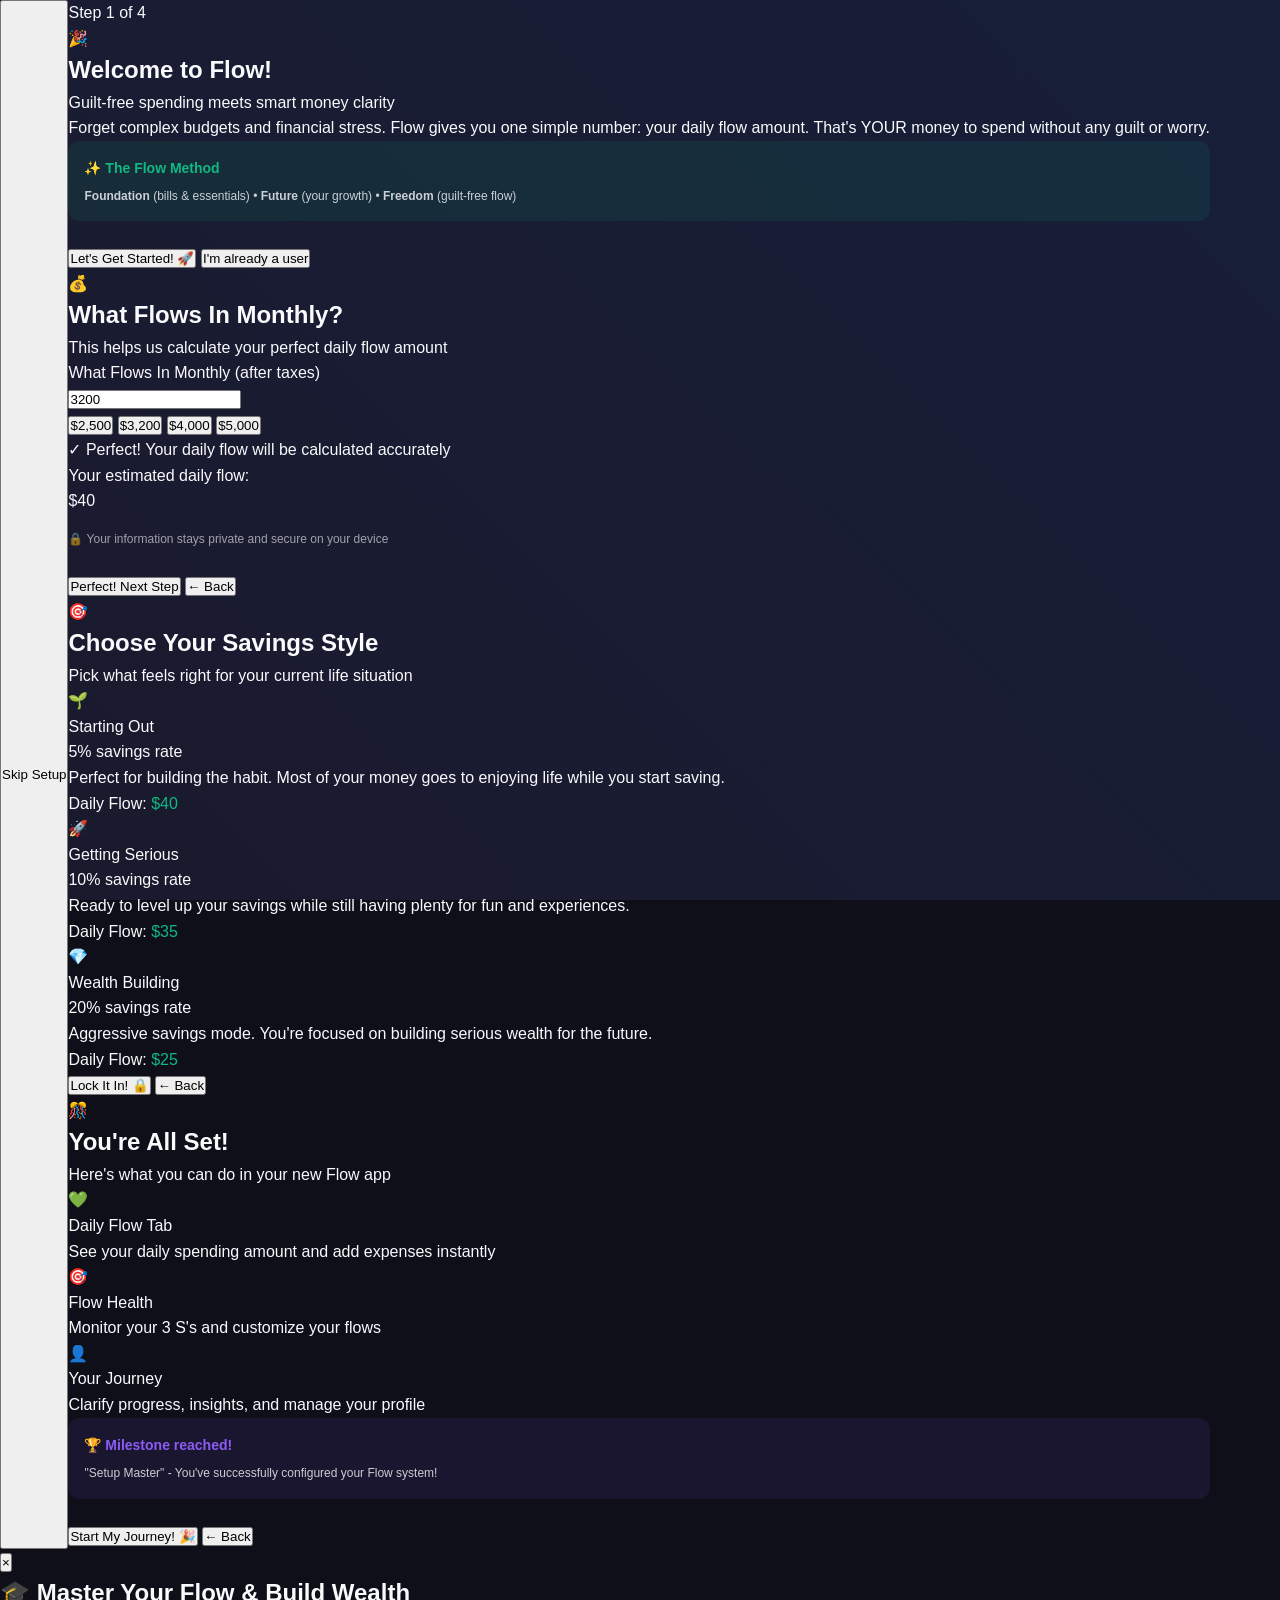
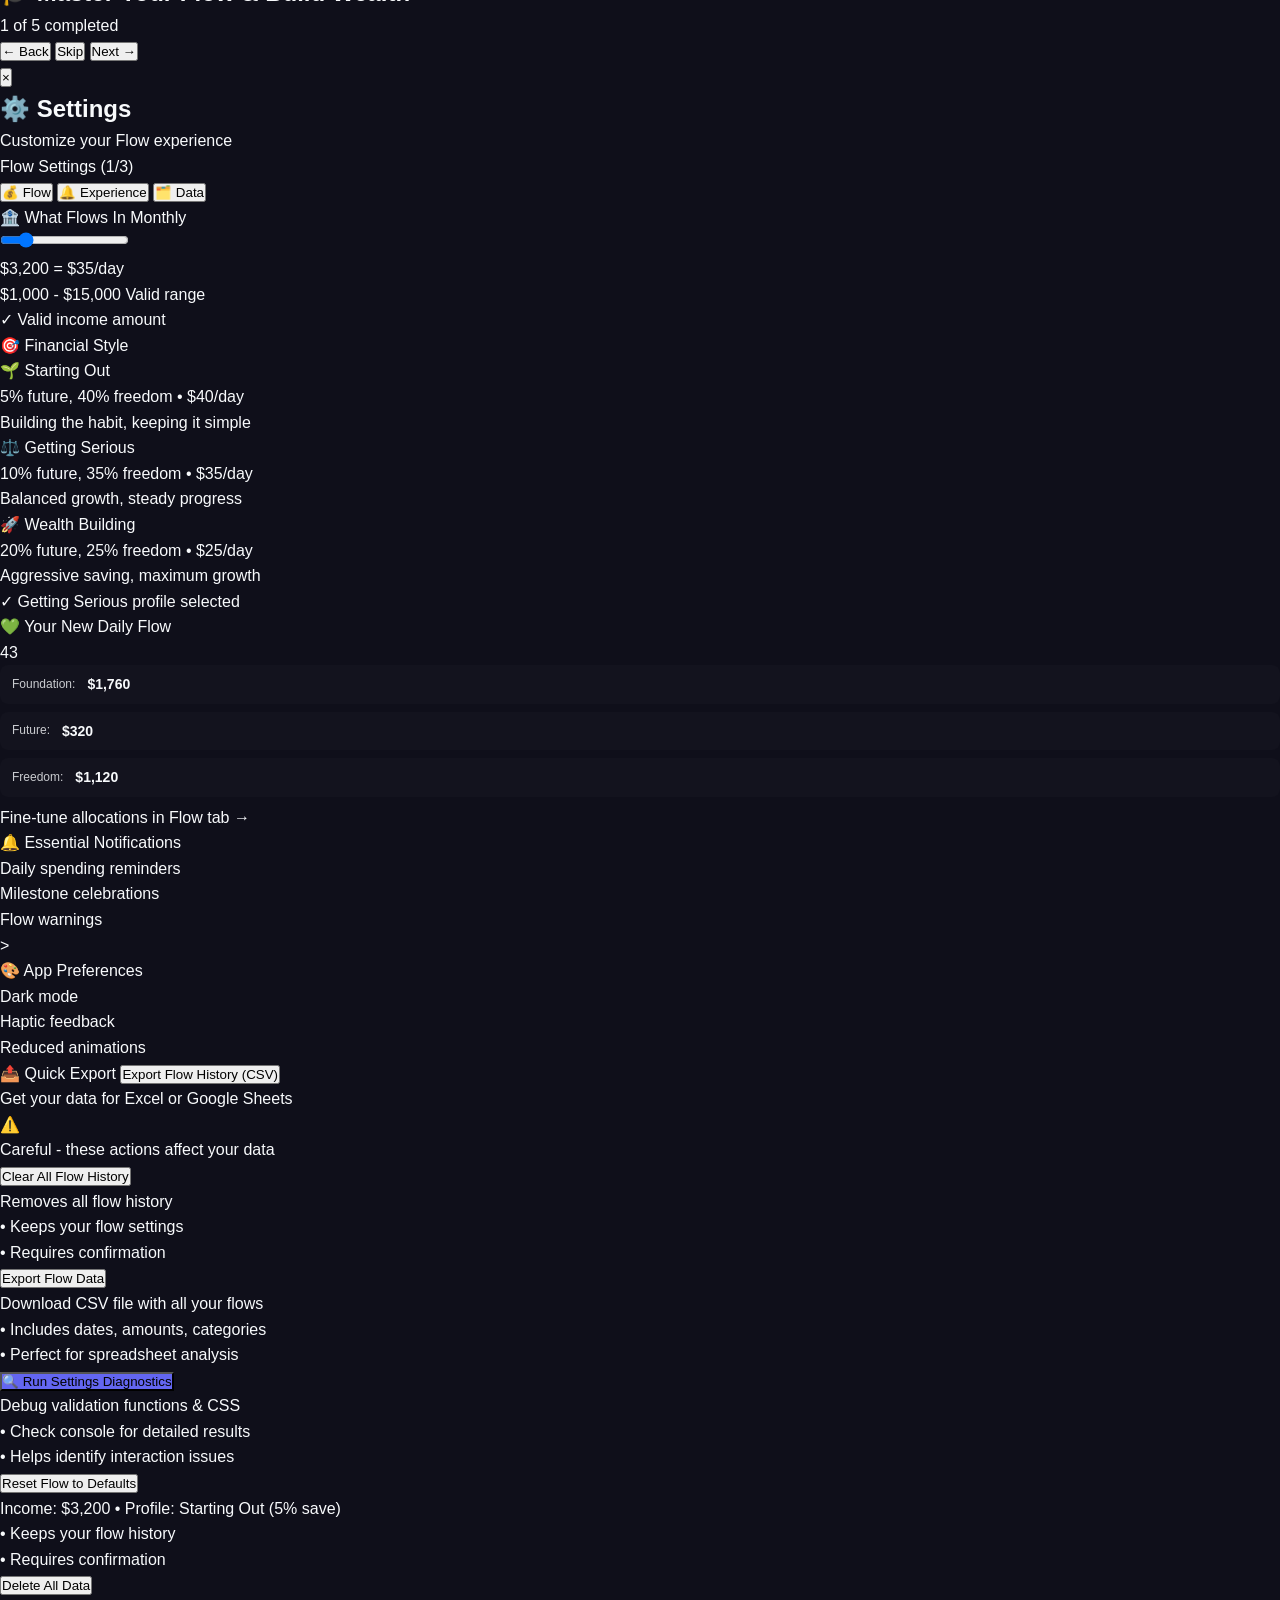
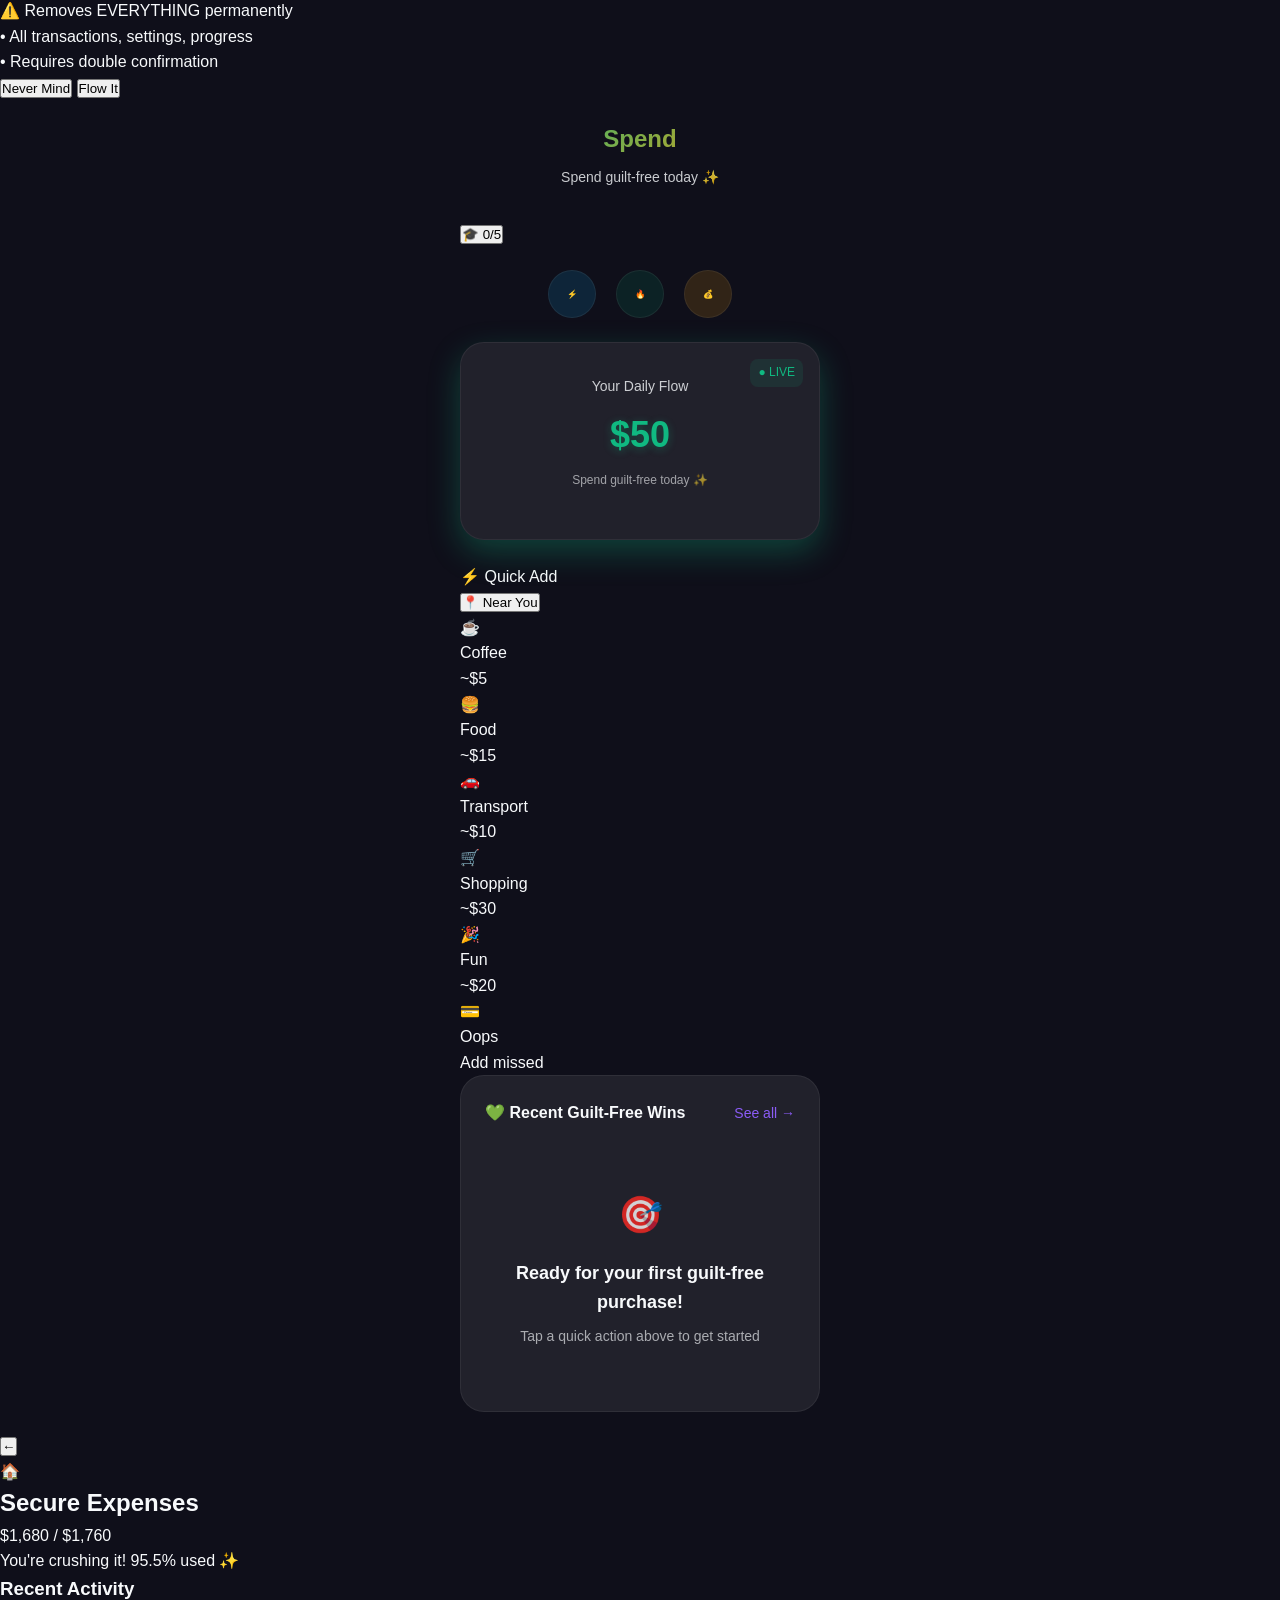
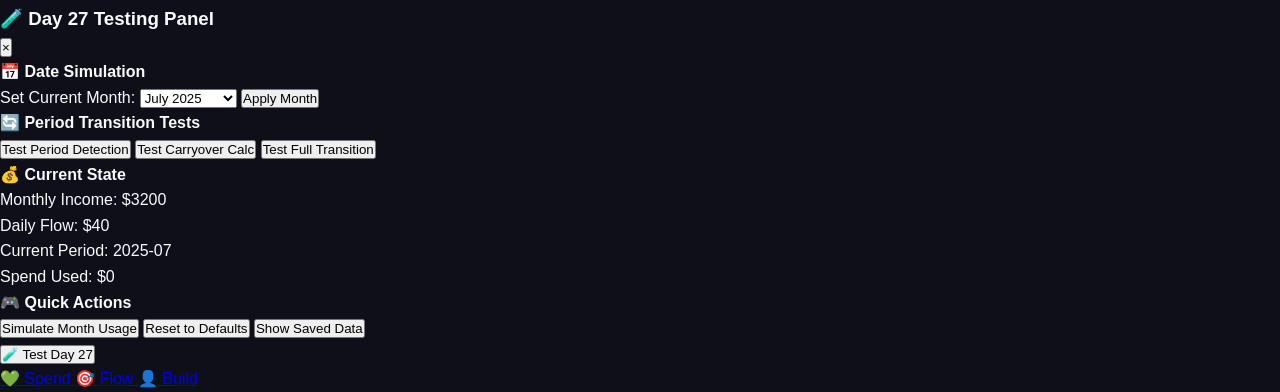
==== commit 21f71708: "V4.1 fix js file references" ====
--- a/index.html
+++ b/index.html
@@ -15,7 +15,7 @@
     -->
     
     <!-- Your CSS file -->
-    <link rel="stylesheet" href="flow_app_v4.1.css">
+    <link rel="stylesheet" href="https://anjana2016.github.io/Flow_App_v4.1/flow_app_v4.1.css">
 
     <!-- Final Tooltip Styling -->
     <style>
@@ -1710,7 +1710,7 @@
                 </div>
             </div>
 
-            <script src="file:///Users/anjanasudhakar/Desktop/Flow_App_v4.1/flow_app_v4.1.js"></script>
+            <script src="https://anjana2016.github.io/Flow_App_v4.1/flow_app_v4.1.js"></script>
             
             <!-- SLIDER FIX: Re-bind event handlers with JavaScript -->
             <script>
